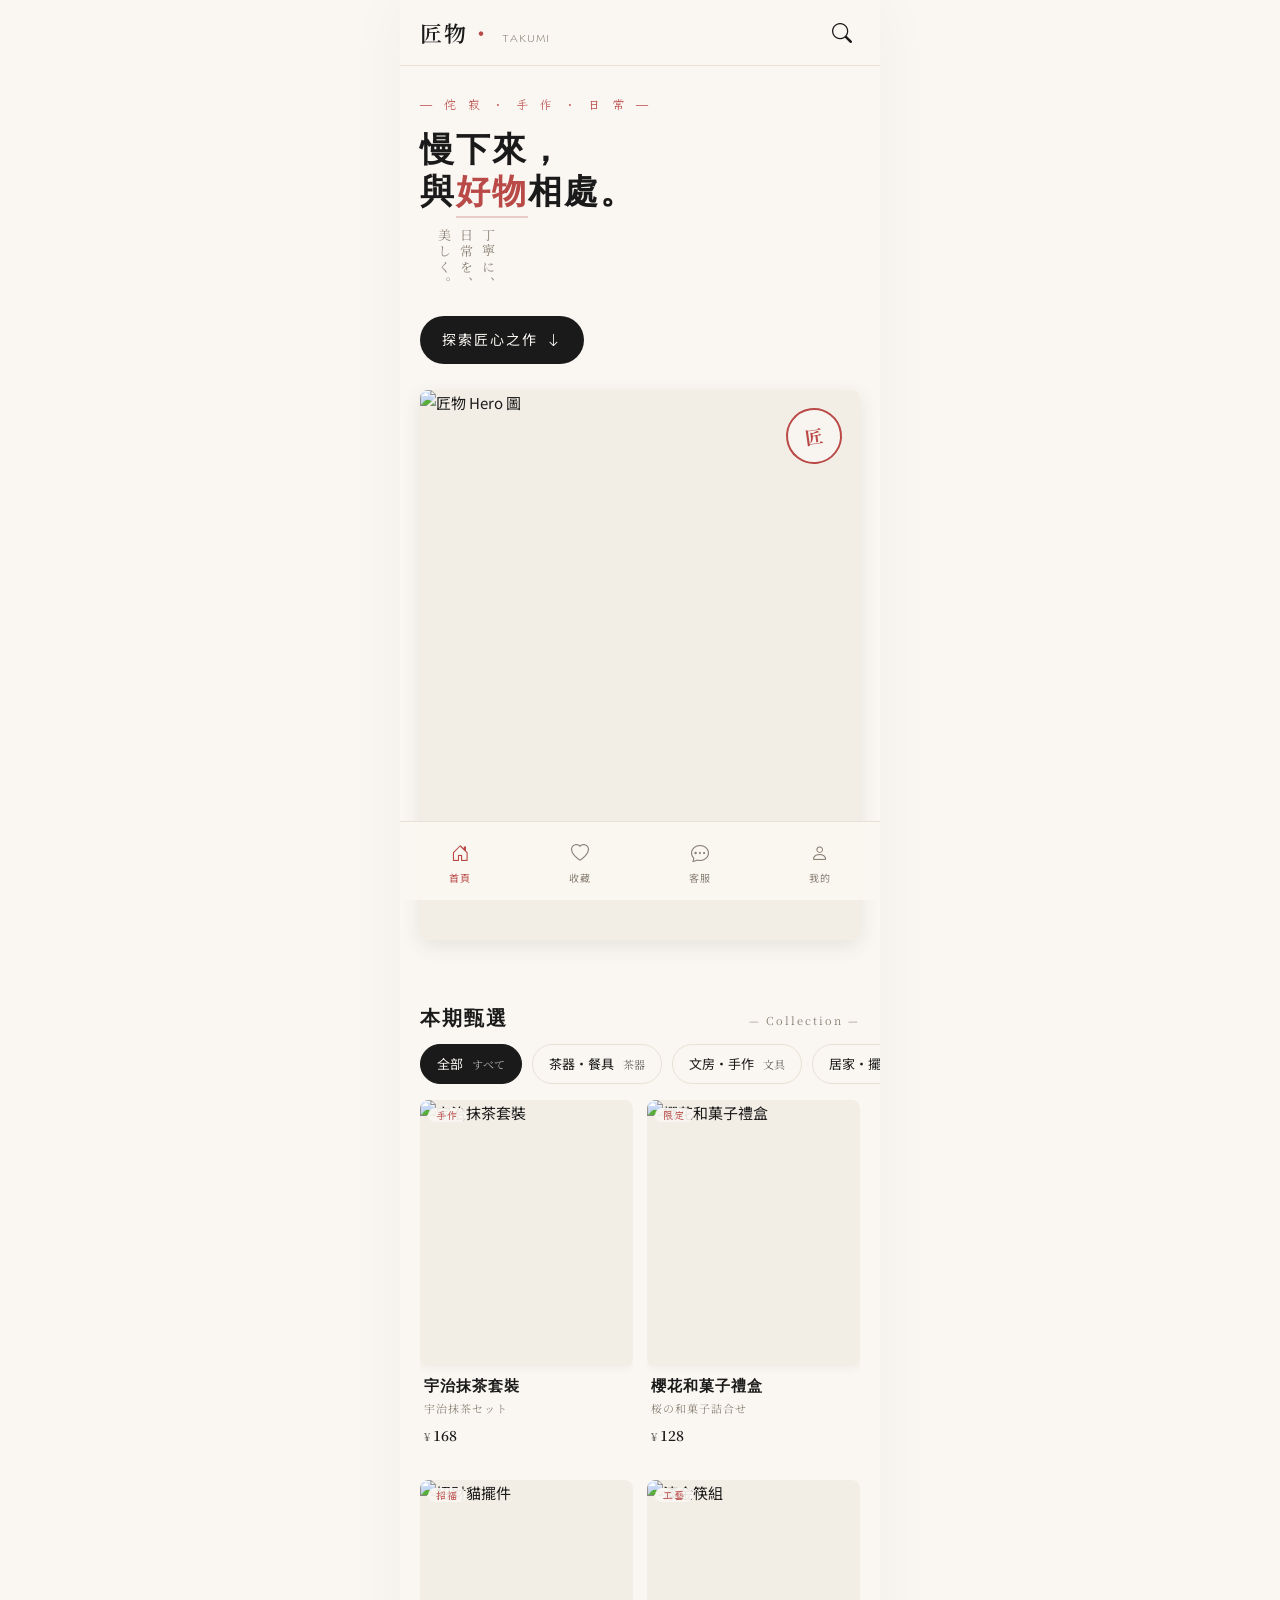
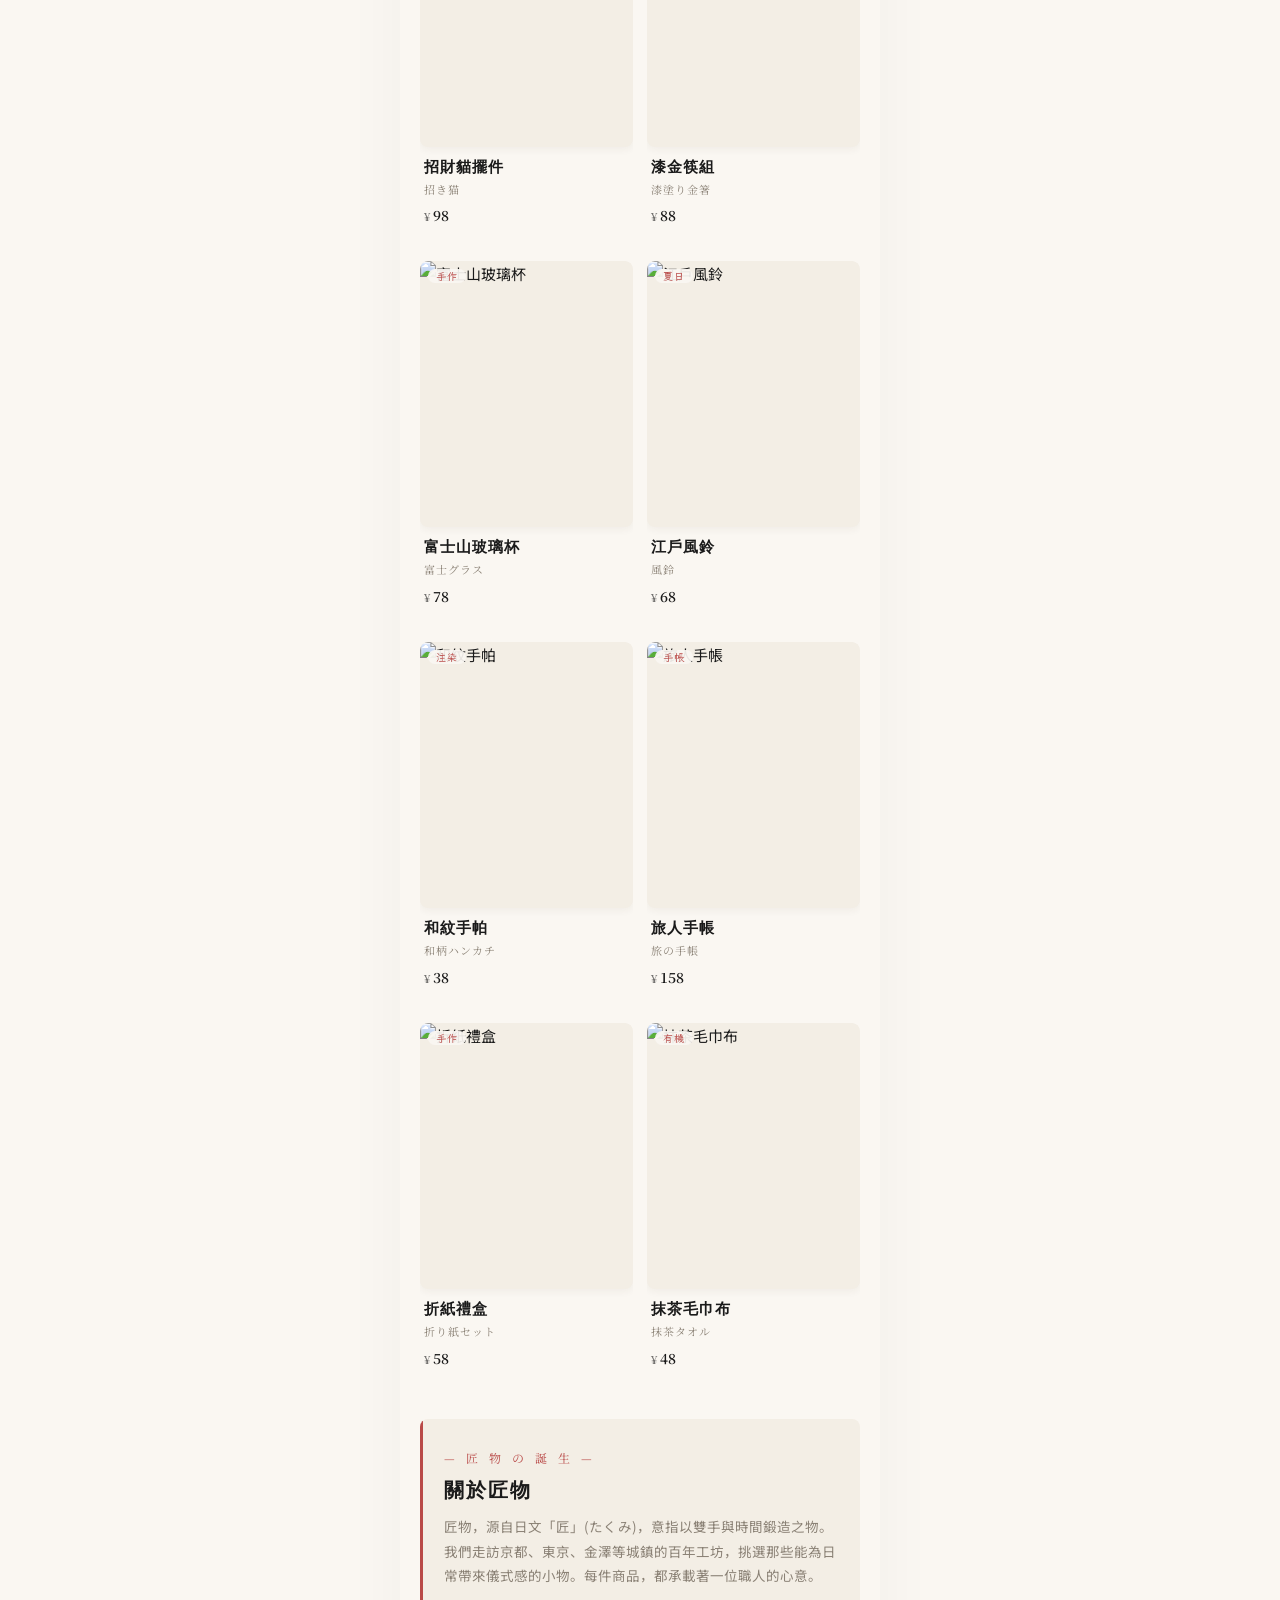
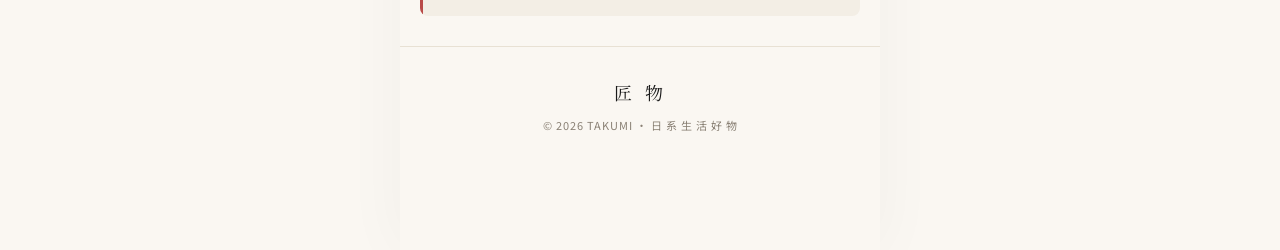
==== index.html @ f9bbf21c "init" ====
<!DOCTYPE html>
<html lang="zh-Hant">
<head>
  <meta charset="UTF-8">
  <meta name="viewport" content="width=device-width, initial-scale=1, maximum-scale=1, user-scalable=no, viewport-fit=cover">
  <meta name="theme-color" content="#faf7f2">
  <meta name="description" content="匠物 — 日系生活好物。侘寂美學、手作溫度、日常儀式感。">
  <title>匠物 ・ 日系生活好物</title>

  <!-- Fonts -->
  <link rel="preconnect" href="https://fonts.googleapis.com">
  <link rel="preconnect" href="https://fonts.gstatic.com" crossorigin>
  <link href="https://fonts.googleapis.com/css2?family=Klee+One:wght@400;600&family=Noto+Sans+SC:wght@300;400;500;700&family=Noto+Serif+JP:wght@400;500;600;700&family=Noto+Serif+SC:wght@400;500;600;700&display=swap" rel="stylesheet">

  <!-- Bootstrap 5 -->
  <link href="https://cdn.jsdelivr.net/npm/bootstrap@5.3.3/dist/css/bootstrap.min.css" rel="stylesheet">
  <link href="https://cdn.jsdelivr.net/npm/bootstrap-icons@1.11.3/font/bootstrap-icons.min.css" rel="stylesheet">

  <!-- 自定義 -->
  <link rel="stylesheet" href="assets/css/style.css">
</head>
<body>
  <!-- 頂部導航 -->
  <header class="app-header">
    <div class="brand">
      <span class="brand-logo">匠物</span>
      <span class="brand-sub">TAKUMI</span>
    </div>
    <button class="icon-btn" aria-label="搜索">
      <i class="bi bi-search"></i>
    </button>
  </header>

  <main>
    <!-- Hero -->
    <section class="hero">
      <p class="hero-eyebrow">— 侘 寂 ・ 手 作 ・ 日 常 —</p>
      <h1 class="hero-title">慢下來，<br>與<span class="accent">好物</span>相處。</h1>
      <p class="hero-jp">丁寧に、日常を、美しく。</p>
      <button class="hero-cta">
        探索匠心之作 <i class="bi bi-arrow-down"></i>
      </button>
      <div class="hero-image">
        <img src="https://trae-api-cn.mchost.guru/api/ide/v1/text_to_image?prompt=wabi-sabi%20Japanese%20still%20life%2C%20ceramic%20teacup%2C%20wood%20cutting%20board%2C%20dried%20flowers%2C%20soft%20natural%20window%20light%2C%20beige%20linen%2C%20minimalist%2C%20warm%20tones&image_size=portrait_4_3" alt="匠物 Hero 圖">
        <div class="hero-stamp">匠</div>
      </div>
    </section>

    <!-- 分類 + 商品 -->
    <section id="collection">
      <div class="section-title">
        <h2>本期甄選</h2>
        <span class="sub">— Collection —</span>
      </div>

      <div class="chip-bar" role="tablist">
        <button class="chip active" data-cat="all">全部 <span class="jp">すべて</span></button>
        <button class="chip" data-cat="tea">茶器・餐具 <span class="jp">茶器</span></button>
        <button class="chip" data-cat="craft">文房・手作 <span class="jp">文具</span></button>
        <button class="chip" data-cat="home">居家・擺件 <span class="jp">暮らし</span></button>
        <button class="chip" data-cat="food">食・甜點 <span class="jp">甘味</span></button>
      </div>

      <div class="product-grid" id="productGrid">
        <!-- JS 動態渲染 -->
      </div>
    </section>

    <!-- 品牌故事 -->
    <section class="about-block">
      <p class="ja">— 匠 物 の 誕 生 —</p>
      <h3>關於匠物</h3>
      <p>匠物，源自日文「匠」(たくみ)，意指以雙手與時間鍛造之物。我們走訪京都、東京、金澤等城鎮的百年工坊，挑選那些能為日常帶來儀式感的小物。每件商品，都承載著一位職人的心意。</p>
    </section>
  </main>

  <!-- 頁腳 -->
  <footer class="app-footer">
    <div class="logo">匠 物</div>
    <p class="copy">© 2026 TAKUMI ・ 日 系 生 活 好 物</p>
  </footer>

  <!-- 底部導航 -->
  <nav class="bottom-nav" aria-label="底部導航">
    <button class="nav-item active" aria-label="首頁"><i class="bi bi-house-door"></i><span>首頁</span></button>
    <button class="nav-item" aria-label="收藏"><i class="bi bi-heart"></i><span>收藏</span></button>
    <button class="nav-item" id="navContact" aria-label="客服"><i class="bi bi-chat-dots"></i><span>客服</span></button>
    <button class="nav-item" aria-label="我的"><i class="bi bi-person"></i><span>我的</span></button>
  </nav>

  <!-- QR Modal -->
  <div class="modal fade qr-modal" id="qrModal" tabindex="-1" aria-hidden="true" aria-labelledby="qrModalTitle">
    <div class="modal-dialog modal-dialog-centered">
      <div class="modal-content">
        <button type="button" class="btn-close-modal" data-bs-dismiss="modal" aria-label="關閉">
          <i class="bi bi-x-lg"></i>
        </button>
        <div class="modal-body">
          <p class="qr-eyebrow">— QR CODE —</p>
          <h5 id="qrModalTitle">掃碼下單</h5>
          <p class="qr-sub">QR コードを読み取る</p>
          <div id="qrcode"></div>
          <p class="qr-tip">
            使用 <b>LINE</b> 掃描 QR Code<br>
            添加匠物小助手完成下單
            <small>※ 截圖保存亦可</small>
          </p>
          <div class="qr-divider">其 他 方 式</div>
          <div class="qr-actions">
            <a href="#" onclick="return false;"><i class="bi bi-wechat"></i> WeChat</a>
            <a href="mailto:hello@jp-shop.example.com"><i class="bi bi-envelope"></i> Email</a>
            <a href="#" onclick="return false;"><i class="bi bi-instagram"></i> Instagram</a>
          </div>
        </div>
      </div>
    </div>
  </div>

  <!-- Scripts -->
  <script src="https://cdn.jsdelivr.net/npm/jquery@3.7.1/dist/jquery.min.js"></script>
  <script src="https://cdn.jsdelivr.net/npm/bootstrap@5.3.3/dist/js/bootstrap.bundle.min.js"></script>
  <script src="https://cdnjs.cloudflare.com/ajax/libs/qrcodejs/1.0.0/qrcode.min.js"></script>
  <script src="assets/js/data.js"></script>
  <script src="assets/js/qr-modal.js"></script>
  <script src="assets/js/home.js"></script>
</body>
</html>
---- assets/css/style.css ----
/* ========================================
   匠物 — 日系生活好物 主題樣式
   ======================================== */

:root {
  --color-ink: #1a1a1a;
  --color-paper: #faf7f2;
  --color-paper-2: #f3eee5;
  --color-vermilion: #b94a48;
  --color-vermilion-dark: #9a3a38;
  --color-matcha: #7a8a7a;
  --color-sand: #d6cfc4;
  --color-line: #e8e1d4;
  --color-muted: #8a8175;

  --font-serif-cn: "Noto Serif SC", "Songti SC", serif;
  --font-sans-cn: "Noto Sans SC", "PingFang SC", sans-serif;
  --font-serif-jp: "Noto Serif JP", "Yu Mincho", serif;
  --font-hand: "Klee One", "Yu Mincho", cursive;

  --radius-sm: 4px;
  --radius-md: 8px;
  --radius-lg: 16px;

  --shadow-soft: 0 2px 8px rgba(60, 50, 40, 0.06);
  --shadow-md: 0 6px 20px rgba(60, 50, 40, 0.1);
  --shadow-lg: 0 12px 40px rgba(60, 50, 40, 0.16);
}

* {
  box-sizing: border-box;
  -webkit-tap-highlight-color: transparent;
}

html, body {
  margin: 0;
  padding: 0;
  background: var(--color-paper);
  color: var(--color-ink);
  font-family: var(--font-sans-cn);
  font-size: 15px;
  line-height: 1.7;
  -webkit-font-smoothing: antialiased;
  -moz-osx-font-smoothing: grayscale;
}

body {
  /* 桌面端居中模擬手機視窗 */
  max-width: 480px;
  margin: 0 auto;
  min-height: 100vh;
  background: var(--color-paper);
  position: relative;
  box-shadow: 0 0 60px rgba(0, 0, 0, 0.04);
}

@media (max-width: 480px) {
  body { box-shadow: none; }
}

img { max-width: 100%; display: block; }

a {
  color: var(--color-ink);
  text-decoration: none;
  transition: color .2s ease;
}
a:hover { color: var(--color-vermilion); }

/* ============== 頂部導航 ============== */
.app-header {
  position: sticky;
  top: 0;
  z-index: 50;
  background: rgba(250, 247, 242, 0.92);
  backdrop-filter: saturate(180%) blur(12px);
  -webkit-backdrop-filter: saturate(180%) blur(12px);
  border-bottom: 1px solid var(--color-line);
  padding: 14px 20px;
  display: flex;
  align-items: center;
  justify-content: space-between;
}
.app-header .brand {
  display: flex;
  align-items: baseline;
  gap: 8px;
}
.app-header .brand-logo {
  font-family: var(--font-serif-jp);
  font-size: 22px;
  font-weight: 600;
  letter-spacing: 2px;
  color: var(--color-ink);
}
.app-header .brand-logo::after {
  content: "・";
  color: var(--color-vermilion);
  margin-left: 2px;
}
.app-header .brand-sub {
  font-family: var(--font-hand);
  font-size: 11px;
  color: var(--color-muted);
  letter-spacing: 1px;
}
.app-header .icon-btn {
  background: transparent;
  border: none;
  color: var(--color-ink);
  font-size: 20px;
  padding: 6px;
  border-radius: 50%;
  width: 36px;
  height: 36px;
  display: inline-flex;
  align-items: center;
  justify-content: center;
  transition: background .2s ease;
}
.app-header .icon-btn:hover { background: var(--color-paper-2); }

/* ============== Hero ============== */
.hero {
  position: relative;
  padding: 28px 20px 36px;
  overflow: hidden;
}
.hero-eyebrow {
  font-family: var(--font-hand);
  font-size: 12px;
  color: var(--color-vermilion);
  letter-spacing: 4px;
  margin-bottom: 14px;
  opacity: 0;
  animation: fadeUp .7s .1s forwards;
}
.hero-title {
  font-family: var(--font-serif-cn);
  font-size: 34px;
  font-weight: 700;
  line-height: 1.25;
  letter-spacing: 2px;
  margin: 0 0 14px;
  color: var(--color-ink);
}
.hero-title .accent {
  color: var(--color-vermilion);
  position: relative;
  display: inline-block;
}
.hero-title .accent::after {
  content: "";
  position: absolute;
  left: 0;
  right: 0;
  bottom: -4px;
  height: 2px;
  background: var(--color-vermilion);
  opacity: .25;
}
.hero-jp {
  font-family: var(--font-serif-jp);
  font-size: 13px;
  color: var(--color-muted);
  letter-spacing: 3px;
  margin-bottom: 24px;
  writing-mode: vertical-rl;
  height: 64px;
  opacity: 0;
  animation: fadeUp .7s .25s forwards;
}
.hero-cta {
  display: inline-flex;
  align-items: center;
  gap: 8px;
  background: var(--color-ink);
  color: var(--color-paper);
  padding: 12px 22px;
  border-radius: 999px;
  font-size: 14px;
  font-family: var(--font-sans-cn);
  letter-spacing: 2px;
  border: none;
  cursor: pointer;
  transition: transform .25s ease, background .25s ease;
  opacity: 0;
  animation: fadeUp .7s .4s forwards;
}
.hero-cta:hover { background: var(--color-vermilion); transform: translateY(-1px); }
.hero-cta i { font-size: 14px; }

.hero-image {
  margin-top: 26px;
  border-radius: var(--radius-md);
  overflow: hidden;
  position: relative;
  aspect-ratio: 4 / 5;
  background: var(--color-paper-2);
  box-shadow: var(--shadow-md);
  opacity: 0;
  animation: fadeIn .9s .35s forwards;
}
.hero-image img {
  width: 100%;
  height: 100%;
  object-fit: cover;
}
.hero-stamp {
  position: absolute;
  right: 18px;
  top: 18px;
  width: 56px;
  height: 56px;
  border: 2px solid var(--color-vermilion);
  color: var(--color-vermilion);
  font-family: var(--font-serif-jp);
  font-weight: 700;
  font-size: 18px;
  border-radius: 50%;
  display: flex;
  align-items: center;
  justify-content: center;
  background: rgba(250, 247, 242, 0.85);
  transform: rotate(-8deg);
  letter-spacing: 0;
}

/* ============== 分類條 ============== */
.section-title {
  display: flex;
  align-items: baseline;
  justify-content: space-between;
  padding: 0 20px;
  margin: 30px 0 14px;
}
.section-title h2 {
  font-family: var(--font-serif-cn);
  font-size: 20px;
  font-weight: 600;
  margin: 0;
  letter-spacing: 2px;
}
.section-title .sub {
  font-family: var(--font-serif-jp);
  font-size: 11px;
  color: var(--color-muted);
  letter-spacing: 2px;
}

.chip-bar {
  display: flex;
  gap: 10px;
  padding: 0 20px 8px;
  overflow-x: auto;
  scrollbar-width: none;
}
.chip-bar::-webkit-scrollbar { display: none; }
.chip {
  flex: 0 0 auto;
  padding: 8px 16px;
  background: transparent;
  border: 1px solid var(--color-line);
  border-radius: 999px;
  font-size: 13px;
  font-family: var(--font-sans-cn);
  color: var(--color-ink);
  cursor: pointer;
  transition: all .25s ease;
  white-space: nowrap;
}
.chip:hover { border-color: var(--color-ink); }
.chip.active {
  background: var(--color-ink);
  color: var(--color-paper);
  border-color: var(--color-ink);
}
.chip .jp {
  font-family: var(--font-serif-jp);
  font-size: 11px;
  margin-left: 6px;
  opacity: .7;
}

/* ============== 商品網格 ============== */
.product-grid {
  display: grid;
  grid-template-columns: 1fr 1fr;
  gap: 14px;
  padding: 8px 20px 30px;
}
.product-card {
  background: transparent;
  border-radius: var(--radius-md);
  overflow: hidden;
  cursor: pointer;
  transition: transform .35s ease, box-shadow .35s ease;
  display: block;
}
.product-card:hover {
  transform: translateY(-2px);
}
.product-card .cover {
  aspect-ratio: 4 / 5;
  background: var(--color-paper-2);
  border-radius: var(--radius-md);
  overflow: hidden;
  position: relative;
  box-shadow: var(--shadow-soft);
  transition: box-shadow .35s ease;
}
.product-card:hover .cover { box-shadow: var(--shadow-md); }
.product-card .cover img {
  width: 100%;
  height: 100%;
  object-fit: cover;
  transition: transform .6s ease;
}
.product-card:hover .cover img { transform: scale(1.05); }
.product-card .badge {
  position: absolute;
  left: 8px;
  top: 8px;
  font-family: var(--font-hand);
  font-size: 10px;
  color: var(--color-vermilion);
  background: rgba(250, 247, 242, 0.92);
  padding: 2px 8px;
  border-radius: 999px;
  letter-spacing: 1px;
}
.product-card .info {
  padding: 10px 4px 4px;
}
.product-card .name {
  font-family: var(--font-serif-cn);
  font-size: 15px;
  font-weight: 600;
  letter-spacing: 1px;
  line-height: 1.4;
  color: var(--color-ink);
  margin: 0 0 2px;
  display: -webkit-box;
  -webkit-line-clamp: 1;
  -webkit-box-orient: vertical;
  overflow: hidden;
}
.product-card .name-ja {
  font-family: var(--font-serif-jp);
  font-size: 11px;
  color: var(--color-muted);
  letter-spacing: 1px;
  margin-bottom: 6px;
  display: -webkit-box;
  -webkit-line-clamp: 1;
  -webkit-box-orient: vertical;
  overflow: hidden;
}
.product-card .price {
  font-family: var(--font-serif-jp);
  font-size: 14px;
  color: var(--color-ink);
  font-weight: 600;
}
.product-card .price::before { content: "¥ "; font-size: 11px; opacity: .6; }

/* 列表淡入 */
.product-grid.is-loading { opacity: 0; transition: opacity .15s ease; }
.product-grid { transition: opacity .25s ease; }

/* ============== 關於區 ============== */
.about-block {
  margin: 0 20px 30px;
  padding: 28px 24px;
  background: var(--color-paper-2);
  border-radius: var(--radius-md);
  position: relative;
  overflow: hidden;
}
.about-block::before {
  content: "";
  position: absolute;
  left: 0; top: 0; bottom: 0;
  width: 3px;
  background: var(--color-vermilion);
}
.about-block .ja {
  font-family: var(--font-serif-jp);
  font-size: 12px;
  color: var(--color-vermilion);
  letter-spacing: 4px;
  margin-bottom: 8px;
}
.about-block h3 {
  font-family: var(--font-serif-cn);
  font-size: 20px;
  font-weight: 600;
  letter-spacing: 2px;
  margin: 0 0 12px;
}
.about-block p {
  margin: 0;
  color: var(--color-muted);
  font-size: 13.5px;
  line-height: 1.85;
}

/* ============== 頁腳 ============== */
.app-footer {
  padding: 30px 20px 100px;
  text-align: center;
  border-top: 1px solid var(--color-line);
  margin-top: 20px;
}
.app-footer .logo {
  font-family: var(--font-serif-jp);
  font-size: 18px;
  letter-spacing: 4px;
  margin-bottom: 8px;
}
.app-footer .copy {
  font-size: 11px;
  color: var(--color-muted);
  letter-spacing: 1px;
}

/* ============== 底部導航 ============== */
.bottom-nav {
  position: fixed;
  left: 50%;
  transform: translateX(-50%);
  bottom: 0;
  width: 100%;
  max-width: 480px;
  background: rgba(250, 247, 242, 0.96);
  backdrop-filter: saturate(180%) blur(14px);
  -webkit-backdrop-filter: saturate(180%) blur(14px);
  border-top: 1px solid var(--color-line);
  display: flex;
  justify-content: space-around;
  padding: 8px 0 calc(8px + env(safe-area-inset-bottom));
  z-index: 40;
}
.bottom-nav .nav-item {
  flex: 1;
  display: flex;
  flex-direction: column;
  align-items: center;
  gap: 2px;
  background: transparent;
  border: none;
  color: var(--color-muted);
  font-size: 10px;
  font-family: var(--font-sans-cn);
  padding: 6px 0;
  cursor: pointer;
  transition: color .2s ease;
  letter-spacing: 1px;
}
.bottom-nav .nav-item i { font-size: 18px; }
.bottom-nav .nav-item.active,
.bottom-nav .nav-item:hover { color: var(--color-vermilion); }

/* ============== 詳情頁 ============== */
.detail-page { padding-bottom: 110px; }
.detail-gallery {
  position: relative;
  background: var(--color-paper-2);
  aspect-ratio: 1 / 1;
  overflow: hidden;
}
.detail-gallery .main-img {
  width: 100%;
  height: 100%;
  object-fit: cover;
  transition: opacity .35s ease;
}
.detail-gallery .thumbs {
  position: absolute;
  left: 0; right: 0; bottom: 12px;
  display: flex;
  justify-content: center;
  gap: 8px;
  z-index: 2;
}
.detail-gallery .thumb {
  width: 48px;
  height: 48px;
  border-radius: 6px;
  overflow: hidden;
  border: 2px solid transparent;
  cursor: pointer;
  background: #fff;
  transition: border-color .2s ease;
  padding: 0;
}
.detail-gallery .thumb img { width: 100%; height: 100%; object-fit: cover; }
.detail-gallery .thumb.active { border-color: var(--color-vermilion); }

.detail-back {
  position: absolute;
  top: 14px;
  left: 14px;
  z-index: 3;
  width: 36px; height: 36px;
  border-radius: 50%;
  background: rgba(250, 247, 242, 0.85);
  border: none;
  color: var(--color-ink);
  display: inline-flex;
  align-items: center;
  justify-content: center;
  cursor: pointer;
  font-size: 16px;
}

.detail-body { padding: 20px; }
.detail-tags {
  display: flex;
  gap: 6px;
  flex-wrap: wrap;
  margin-bottom: 10px;
}
.detail-tags span {
  font-family: var(--font-hand);
  font-size: 11px;
  color: var(--color-vermilion);
  border: 1px solid var(--color-vermilion);
  padding: 2px 10px;
  border-radius: 999px;
  letter-spacing: 1px;
}
.detail-name {
  font-family: var(--font-serif-cn);
  font-size: 24px;
  font-weight: 700;
  letter-spacing: 2px;
  margin: 0 0 6px;
  line-height: 1.3;
}
.detail-name-ja {
  font-family: var(--font-serif-jp);
  font-size: 13px;
  color: var(--color-muted);
  letter-spacing: 3px;
  margin-bottom: 18px;
}
.detail-price {
  display: flex;
  align-items: baseline;
  gap: 6px;
  margin-bottom: 22px;
  padding-bottom: 22px;
  border-bottom: 1px solid var(--color-line);
}
.detail-price .num {
  font-family: var(--font-serif-jp);
  font-size: 28px;
  font-weight: 700;
  color: var(--color-vermilion);
  letter-spacing: 1px;
}
.detail-price .num::before { content: "¥ "; font-size: 16px; opacity: .8; }
.detail-price .tag {
  font-size: 12px;
  color: var(--color-muted);
  font-family: var(--font-hand);
}

.detail-spec {
  background: var(--color-paper-2);
  border-radius: var(--radius-md);
  padding: 14px 16px;
  margin-bottom: 22px;
}
.detail-spec .row {
  display: flex;
  padding: 8px 0;
  border-bottom: 1px dashed var(--color-line);
  font-size: 13.5px;
}
.detail-spec .row:last-child { border-bottom: none; }
.detail-spec .label {
  width: 64px;
  flex-shrink: 0;
  color: var(--color-muted);
  font-family: var(--font-hand);
  font-size: 12px;
  letter-spacing: 1px;
}
.detail-spec .value { color: var(--color-ink); }

.detail-section h4 {
  font-family: var(--font-serif-cn);
  font-size: 15px;
  font-weight: 600;
  margin: 26px 0 10px;
  letter-spacing: 2px;
  position: relative;
  padding-left: 12px;
}
.detail-section h4::before {
  content: "";
  position: absolute;
  left: 0; top: 4px; bottom: 4px;
  width: 3px;
  background: var(--color-vermilion);
}
.detail-section .ja {
  font-family: var(--font-serif-jp);
  font-size: 12px;
  color: var(--color-muted);
  letter-spacing: 2px;
  margin: 0 0 12px;
}
.detail-section p {
  margin: 0 0 12px;
  font-size: 14px;
  color: var(--color-ink);
  line-height: 1.85;
}

.recommend {
  margin-top: 30px;
  padding: 0 20px;
}
.recommend h4 {
  font-family: var(--font-serif-cn);
  font-size: 16px;
  font-weight: 600;
  margin: 0 0 14px;
  letter-spacing: 2px;
}
.recommend .reco-grid {
  display: grid;
  grid-template-columns: 1fr 1fr 1fr;
  gap: 10px;
}
.recommend .reco-card .cover {
  aspect-ratio: 1 / 1;
  border-radius: 6px;
  overflow: hidden;
  background: var(--color-paper-2);
}
.recommend .reco-card .cover img {
  width: 100%; height: 100%; object-fit: cover;
  transition: transform .4s ease;
}
.recommend .reco-card:hover .cover img { transform: scale(1.05); }
.recommend .reco-card .name {
  font-family: var(--font-serif-cn);
  font-size: 12px;
  margin-top: 6px;
  display: -webkit-box;
  -webkit-line-clamp: 1;
  -webkit-box-orient: vertical;
  overflow: hidden;
}
.recommend .reco-card .price {
  font-family: var(--font-serif-jp);
  font-size: 12px;
  color: var(--color-vermilion);
}
.recommend .reco-card .price::before { content: "¥ "; font-size: 10px; opacity: .7; }

/* ============== 底部 CTA ============== */
.detail-cta {
  position: fixed;
  left: 50%;
  transform: translateX(-50%);
  bottom: 0;
  width: 100%;
  max-width: 480px;
  background: rgba(250, 247, 242, 0.97);
  backdrop-filter: blur(12px);
  -webkit-backdrop-filter: blur(12px);
  border-top: 1px solid var(--color-line);
  padding: 12px 20px calc(12px + env(safe-area-inset-bottom));
  display: flex;
  gap: 10px;
  z-index: 30;
}
.btn-buy, .btn-contact {
  flex: 1;
  height: 46px;
  border-radius: 999px;
  font-family: var(--font-sans-cn);
  font-size: 14px;
  font-weight: 600;
  letter-spacing: 4px;
  cursor: pointer;
  transition: all .25s ease;
  display: inline-flex;
  align-items: center;
  justify-content: center;
  gap: 6px;
}
.btn-buy {
  background: var(--color-vermilion);
  color: var(--color-paper);
  border: 1px solid var(--color-vermilion);
}
.btn-buy:hover { background: var(--color-vermilion-dark); border-color: var(--color-vermilion-dark); }
.btn-contact {
  background: transparent;
  color: var(--color-ink);
  border: 1px solid var(--color-ink);
}
.btn-contact:hover { background: var(--color-ink); color: var(--color-paper); }

/* ============== QR Modal ============== */
.qr-modal .modal-content {
  background: var(--color-paper);
  border: none;
  border-radius: var(--radius-lg);
  box-shadow: var(--shadow-lg);
  overflow: hidden;
}
.qr-modal .modal-body {
  padding: 32px 28px 28px;
  text-align: center;
}
.qr-modal .qr-eyebrow {
  font-family: var(--font-hand);
  font-size: 12px;
  color: var(--color-vermilion);
  letter-spacing: 4px;
  margin-bottom: 8px;
}
.qr-modal h5 {
  font-family: var(--font-serif-cn);
  font-size: 20px;
  font-weight: 600;
  letter-spacing: 2px;
  margin: 0 0 4px;
}
.qr-modal .qr-sub {
  font-family: var(--font-serif-jp);
  font-size: 12px;
  color: var(--color-muted);
  letter-spacing: 2px;
  margin-bottom: 22px;
}
.qr-modal #qrcode {
  display: inline-flex;
  align-items: center;
  justify-content: center;
  padding: 14px;
  background: #fff;
  border-radius: 12px;
  box-shadow: var(--shadow-soft);
  margin-bottom: 18px;
  min-width: 200px;
  min-height: 200px;
}
.qr-modal #qrcode img,
.qr-modal #qrcode canvas {
  display: block;
  width: 200px !important;
  height: 200px !important;
}
.qr-modal .qr-tip {
  font-size: 13px;
  color: var(--color-ink);
  line-height: 1.8;
  margin: 0 0 4px;
}
.qr-modal .qr-tip small {
  display: block;
  color: var(--color-muted);
  font-size: 12px;
  margin-top: 4px;
  letter-spacing: 1px;
}
.qr-modal .btn-close-modal {
  position: absolute;
  top: 12px; right: 12px;
  width: 32px; height: 32px;
  border-radius: 50%;
  background: var(--color-paper-2);
  border: none;
  display: inline-flex;
  align-items: center;
  justify-content: center;
  cursor: pointer;
  color: var(--color-ink);
  font-size: 14px;
}
.qr-modal .qr-divider {
  display: flex;
  align-items: center;
  gap: 10px;
  margin: 20px 0 16px;
  color: var(--color-muted);
  font-size: 11px;
  letter-spacing: 2px;
}
.qr-modal .qr-divider::before,
.qr-modal .qr-divider::after {
  content: "";
  flex: 1;
  height: 1px;
  background: var(--color-line);
}
.qr-modal .qr-actions {
  display: flex;
  gap: 10px;
  justify-content: center;
  flex-wrap: wrap;
}
.qr-modal .qr-actions a {
  display: inline-flex;
  align-items: center;
  gap: 6px;
  font-size: 12px;
  padding: 6px 14px;
  border: 1px solid var(--color-line);
  border-radius: 999px;
  color: var(--color-ink);
  letter-spacing: 1px;
}
.qr-modal .qr-actions a:hover {
  background: var(--color-ink);
  color: var(--color-paper);
  border-color: var(--color-ink);
}

/* 模態蒙層定制 */
.modal-backdrop.show { opacity: .6; background: var(--color-ink); }

/* ============== 空狀態 ============== */
.empty-state {
  text-align: center;
  padding: 80px 30px;
  color: var(--color-muted);
}
.empty-state .ja {
  font-family: var(--font-serif-jp);
  font-size: 12px;
  letter-spacing: 4px;
  color: var(--color-vermilion);
  margin-bottom: 10px;
}
.empty-state h3 {
  font-family: var(--font-serif-cn);
  font-size: 18px;
  font-weight: 600;
  margin: 0 0 8px;
  color: var(--color-ink);
}
.empty-state p { font-size: 13px; margin: 0 0 18px; }
.empty-state a {
  display: inline-block;
  padding: 8px 20px;
  border: 1px solid var(--color-ink);
  border-radius: 999px;
  font-size: 13px;
  letter-spacing: 2px;
}

/* ============== 動效 ============== */
@keyframes fadeUp {
  from { opacity: 0; transform: translateY(12px); }
  to   { opacity: 1; transform: translateY(0); }
}
@keyframes fadeIn {
  from { opacity: 0; }
  to   { opacity: 1; }
}
@keyframes modalIn {
  from { opacity: 0; transform: scale(.92) translateY(8px); }
  to   { opacity: 1; transform: scale(1) translateY(0); }
}
.modal.fade .modal-dialog { transition: transform .25s ease-out; }
.modal.show .modal-dialog { animation: modalIn .28s ease-out; }

@media (prefers-reduced-motion: reduce) {
  *, *::before, *::after {
    animation-duration: .01ms !important;
    transition-duration: .01ms !important;
  }
}

/* ============== 細節頁導航佔位 ============== */
.detail-page .app-header { background: transparent; border-bottom: none; }
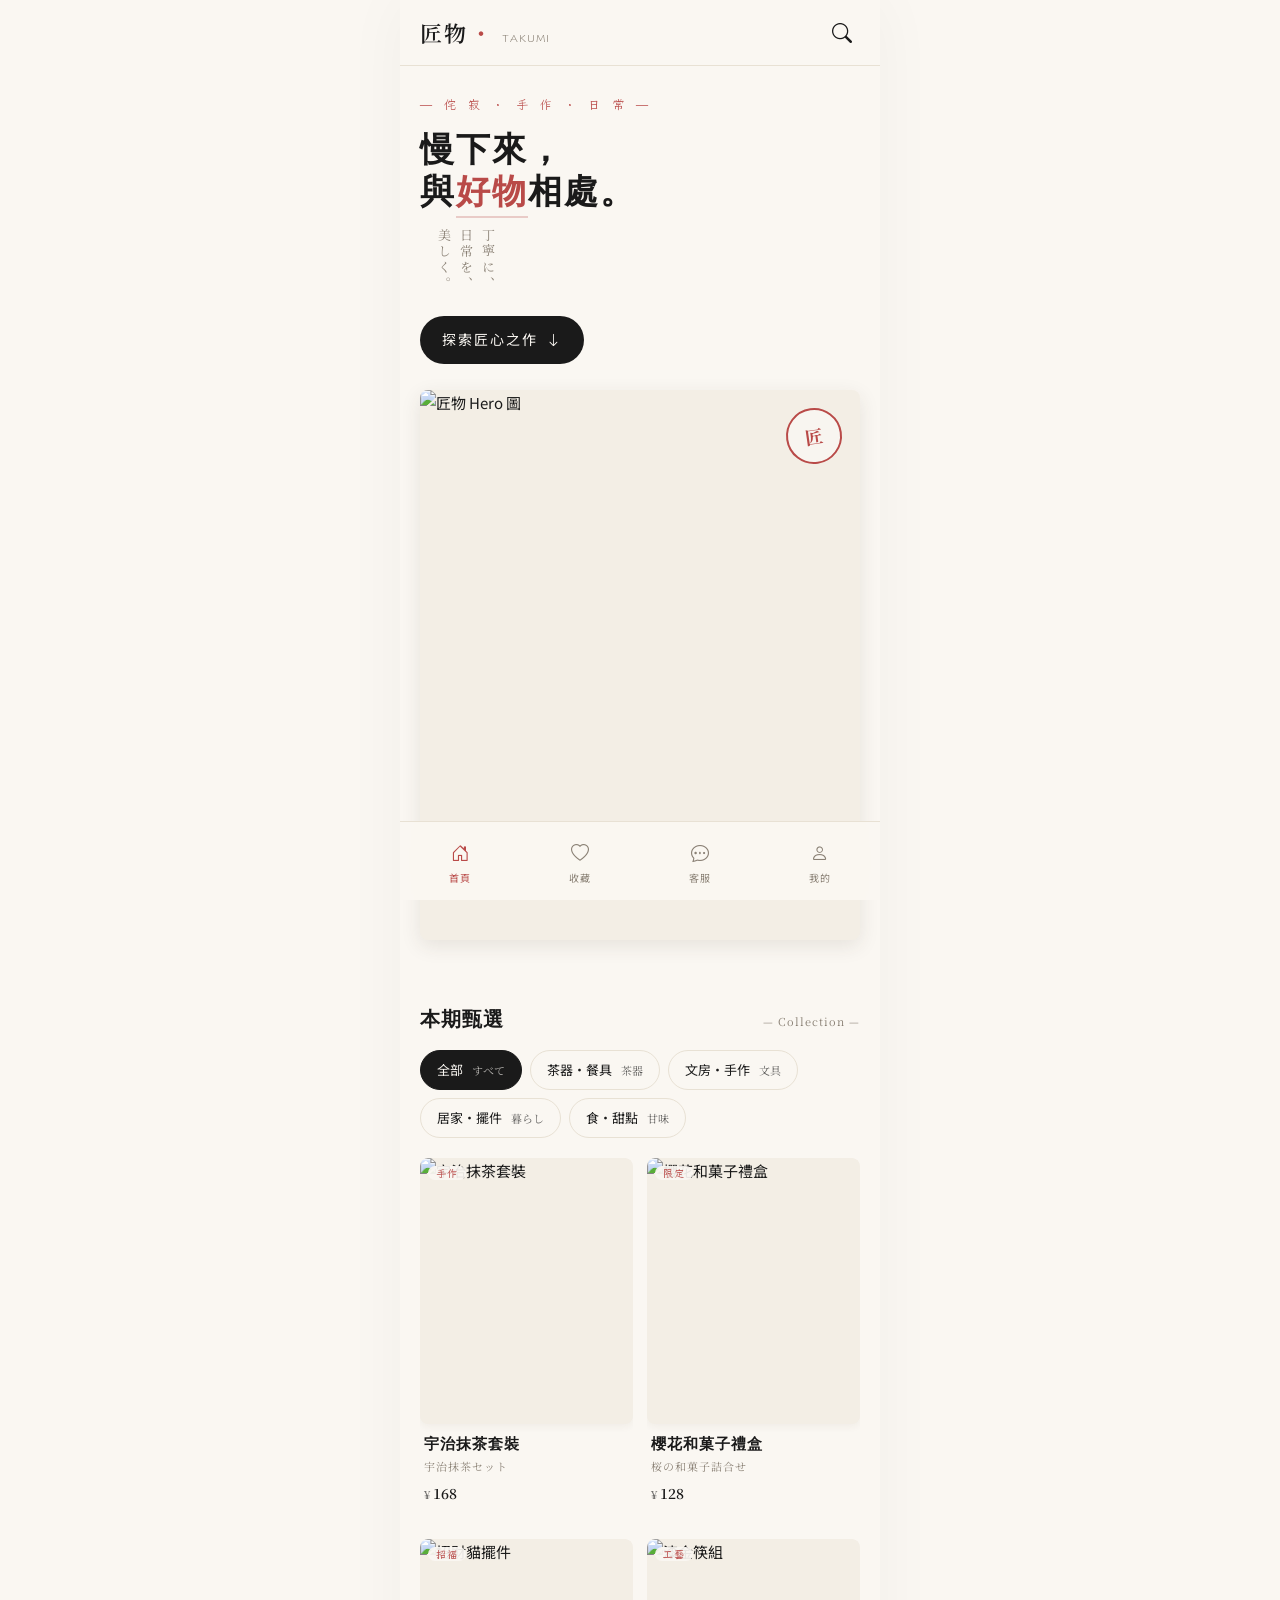
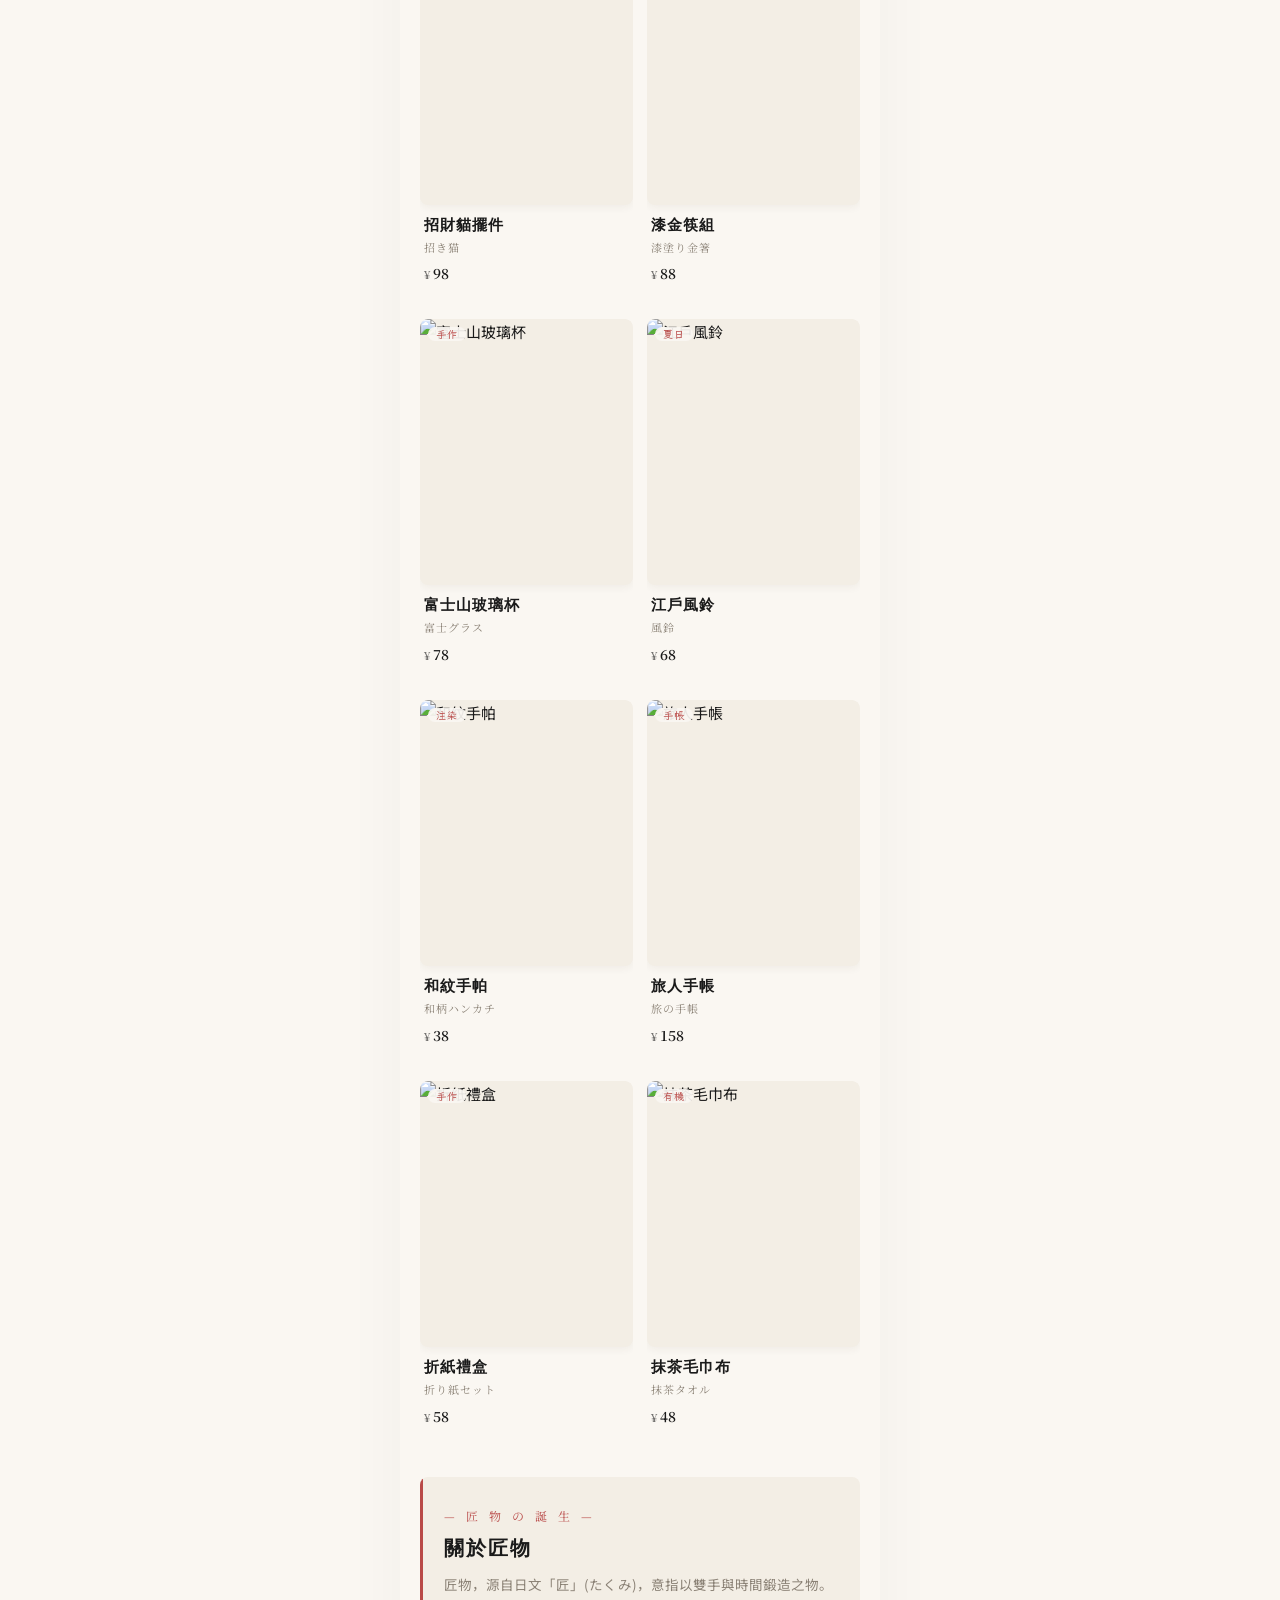
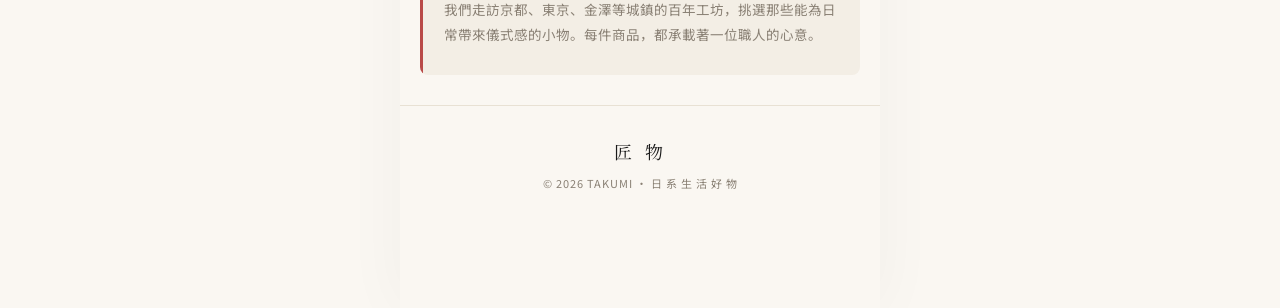
==== commit f741fe00: "buy and contract page" ====
--- a/index.html
+++ b/index.html
@@ -88,40 +88,10 @@
     <button class="nav-item" aria-label="我的"><i class="bi bi-person"></i><span>我的</span></button>
   </nav>
 
-  <!-- QR Modal -->
-  <div class="modal fade qr-modal" id="qrModal" tabindex="-1" aria-hidden="true" aria-labelledby="qrModalTitle">
-    <div class="modal-dialog modal-dialog-centered">
-      <div class="modal-content">
-        <button type="button" class="btn-close-modal" data-bs-dismiss="modal" aria-label="關閉">
-          <i class="bi bi-x-lg"></i>
-        </button>
-        <div class="modal-body">
-          <p class="qr-eyebrow">— QR CODE —</p>
-          <h5 id="qrModalTitle">掃碼下單</h5>
-          <p class="qr-sub">QR コードを読み取る</p>
-          <div id="qrcode"></div>
-          <p class="qr-tip">
-            使用 <b>LINE</b> 掃描 QR Code<br>
-            添加匠物小助手完成下單
-            <small>※ 截圖保存亦可</small>
-          </p>
-          <div class="qr-divider">其 他 方 式</div>
-          <div class="qr-actions">
-            <a href="#" onclick="return false;"><i class="bi bi-wechat"></i> WeChat</a>
-            <a href="mailto:hello@jp-shop.example.com"><i class="bi bi-envelope"></i> Email</a>
-            <a href="#" onclick="return false;"><i class="bi bi-instagram"></i> Instagram</a>
-          </div>
-        </div>
-      </div>
-    </div>
-  </div>
-
   <!-- Scripts -->
   <script src="https://cdn.jsdelivr.net/npm/jquery@3.7.1/dist/jquery.min.js"></script>
   <script src="https://cdn.jsdelivr.net/npm/bootstrap@5.3.3/dist/js/bootstrap.bundle.min.js"></script>
-  <script src="https://cdnjs.cloudflare.com/ajax/libs/qrcodejs/1.0.0/qrcode.min.js"></script>
   <script src="assets/js/data.js"></script>
-  <script src="assets/js/qr-modal.js"></script>
   <script src="assets/js/home.js"></script>
 </body>
 </html>
--- a/assets/css/style.css
+++ b/assets/css/style.css
@@ -231,6 +231,8 @@
   display: flex;
   align-items: baseline;
   justify-content: space-between;
+  gap: 12px;
+  flex-wrap: wrap;
   padding: 0 20px;
   margin: 30px 0 14px;
 }
@@ -239,23 +241,44 @@
   font-size: 20px;
   font-weight: 600;
   margin: 0;
-  letter-spacing: 2px;
+  letter-spacing: 1px;
+  line-height: 1.3;
+  white-space: nowrap;
+  flex-shrink: 0;
 }
 .section-title .sub {
   font-family: var(--font-serif-jp);
   font-size: 11px;
   color: var(--color-muted);
-  letter-spacing: 2px;
+  letter-spacing: 1px;
+  white-space: nowrap;
+  flex-shrink: 0;
+}
+
+/* 小屏優化：標題與副標分行顯示，避免擠壓 */
+@media (max-width: 380px) {
+  .section-title {
+    flex-direction: column;
+    align-items: flex-start;
+    gap: 4px;
+  }
+  .section-title h2 {
+    font-size: 19px;
+    letter-spacing: 1px;
+  }
+  .section-title .sub {
+    font-size: 10px;
+    letter-spacing: 1px;
+  }
 }
 
 .chip-bar {
   display: flex;
-  gap: 10px;
-  padding: 0 20px 8px;
-  overflow-x: auto;
-  scrollbar-width: none;
-}
-.chip-bar::-webkit-scrollbar { display: none; }
+  flex-wrap: wrap;          /* 依可用宽度自动换行，保证栏目完整可见 */
+  gap: 8px;
+  padding: 4px 20px 12px;
+}
+
 .chip {
   flex: 0 0 auto;
   padding: 8px 16px;
@@ -268,6 +291,18 @@
   cursor: pointer;
   transition: all .25s ease;
   white-space: nowrap;
+}
+
+/* 小屏微调：缩小 chip 内边距与字号，尽量让栏目在一行内排满 */
+@media (max-width: 380px) {
+  .chip {
+    padding: 7px 12px;
+    font-size: 12.5px;
+  }
+  .chip .jp {
+    font-size: 10.5px;
+    margin-left: 4px;
+  }
 }
 .chip:hover { border-color: var(--color-ink); }
 .chip.active {
@@ -775,6 +810,7 @@
 .qr-modal .btn-close-modal {
   position: absolute;
   top: 12px; right: 12px;
+  z-index: 10;              /* 确保在 .modal-body (position:relative) 之上，可点击 */
   width: 32px; height: 32px;
   border-radius: 50%;
   background: var(--color-paper-2);
@@ -883,3 +919,190 @@
 
 /* ============== 細節頁導航佔位 ============== */
 .detail-page .app-header { background: transparent; border-bottom: none; }
+
+/* ============== 聯繫頁 ============== */
+/* 顶部 banner：小巧留白，避免占满首屏 */
+.contact-banner {
+  position: relative;
+  height: 110px;
+  background:
+    linear-gradient(135deg, rgba(216,207,196,.55) 0%, rgba(243,238,229,.85) 100%),
+    url("https://trae-api-cn.mchost.guru/api/ide/v1/text_to_image?prompt=wabi-sabi%20Japanese%20paper%20texture%2C%20beige%20linen%2C%20soft%20natural%20light%2C%20minimalist%2C%20top%20view&image_size=landscape_4_3") center/cover no-repeat;
+}
+
+/* 标题区 */
+.contact-eyebrow {
+  font-family: var(--font-serif-jp);
+  font-size: 12px;
+  color: var(--color-vermilion);
+  letter-spacing: 4px;
+  margin: 0 0 8px;
+  text-align: center;
+}
+.contact-title {
+  font-family: var(--font-serif-cn);
+  font-size: 26px;
+  font-weight: 700;
+  letter-spacing: 4px;
+  margin: 0 0 4px;
+  text-align: center;
+  color: var(--color-ink);
+}
+.contact-sub {
+  font-family: var(--font-serif-jp);
+  font-size: 13px;
+  color: var(--color-muted);
+  letter-spacing: 3px;
+  margin: 0 0 20px;
+  text-align: center;
+}
+.contact-lead {
+  font-size: 13.5px;
+  line-height: 1.85;
+  color: var(--color-ink);
+  text-align: center;
+  margin: 0 auto 24px;
+  max-width: 320px;
+}
+
+/* 卡片：竖向布局，icon+标题在上，QR 在下居中 */
+.contact-card {
+  background: #fff;
+  border: 1px solid var(--color-line);
+  border-radius: var(--radius-lg);
+  padding: 22px 20px 24px;
+  margin-bottom: 16px;
+  text-align: center;
+  box-shadow: var(--shadow-soft);
+  transition: box-shadow .25s ease, transform .25s ease;
+}
+.contact-card:hover {
+  box-shadow: var(--shadow-md);
+  transform: translateY(-1px);
+}
+.contact-card .contact-head {
+  display: flex;
+  align-items: center;
+  gap: 14px;
+  text-align: left;
+  margin-bottom: 18px;
+}
+.contact-card .contact-icon {
+  width: 48px; height: 48px;
+  border-radius: 14px;
+  display: inline-flex;
+  align-items: center;
+  justify-content: center;
+  font-size: 24px;
+  color: #fff;
+  flex-shrink: 0;
+  box-shadow: 0 4px 12px rgba(0,0,0,.08);
+}
+.contact-card .contact-icon.alipay  { background: #1677FF; }
+.contact-card .contact-icon.line   { background: #06C755; }
+.contact-card .contact-icon.wechat { background: #07C160; }
+.contact-card .contact-info { flex: 1; min-width: 0; }
+.contact-card .contact-info h4 {
+  font-family: var(--font-serif-cn);
+  font-size: 17px;
+  font-weight: 600;
+  margin: 0 0 2px;
+  letter-spacing: 1.5px;
+  color: var(--color-ink);
+}
+.contact-card .contact-info p {
+  margin: 0;
+  font-size: 12px;
+  color: var(--color-muted);
+  line-height: 1.5;
+  letter-spacing: .5px;
+}
+
+/* 二维码静态图：自适应宽度，居中显示 */
+.contact-card .contact-qr {
+  display: inline-block;
+  max-width: 200px;
+  width: 100%;
+  background: #fff;
+  border: 1px solid var(--color-line);
+  border-radius: 10px;
+  overflow: hidden;
+  box-shadow: 0 2px 10px rgba(60, 50, 40, .05);
+}
+.contact-card .contact-qr img {
+  display: block;
+  width: 100%;
+  height: auto;
+}
+
+/* 使用提示 */
+.contact-tip {
+  display: flex;
+  align-items: flex-start;
+  justify-content: center;
+  gap: 6px;
+  font-size: 12px;
+  color: var(--color-muted);
+  letter-spacing: .5px;
+  line-height: 1.7;
+  margin: 6px 0 4px;
+  padding: 0 10px;
+}
+.contact-tip i {
+  color: var(--color-vermilion);
+  font-size: 13px;
+  flex-shrink: 0;
+  margin-top: 2px;
+}
+
+.contact-divider {
+  display: flex;
+  align-items: center;
+  gap: 12px;
+  margin: 30px 0 18px;
+  color: var(--color-muted);
+  font-size: 11px;
+  letter-spacing: 3px;
+}
+.contact-divider::before,
+.contact-divider::after {
+  content: "";
+  flex: 1;
+  height: 1px;
+  background: var(--color-line);
+}
+
+.contact-actions {
+  display: flex;
+  gap: 10px;
+  justify-content: center;
+  flex-wrap: wrap;
+  margin-bottom: 16px;
+}
+.contact-actions a {
+  display: inline-flex;
+  align-items: center;
+  gap: 6px;
+  font-size: 12.5px;
+  padding: 9px 18px;
+  border: 1px solid var(--color-line);
+  border-radius: 999px;
+  color: var(--color-ink);
+  letter-spacing: 1.5px;
+  background: #fff;
+  transition: all .25s ease;
+}
+.contact-actions a:hover {
+  background: var(--color-ink);
+  color: var(--color-paper);
+  border-color: var(--color-ink);
+}
+
+.contact-note {
+  text-align: center;
+  font-size: 12px;
+  color: var(--color-muted);
+  letter-spacing: 1px;
+  margin-top: 4px;
+  padding-bottom: 40px;
+}
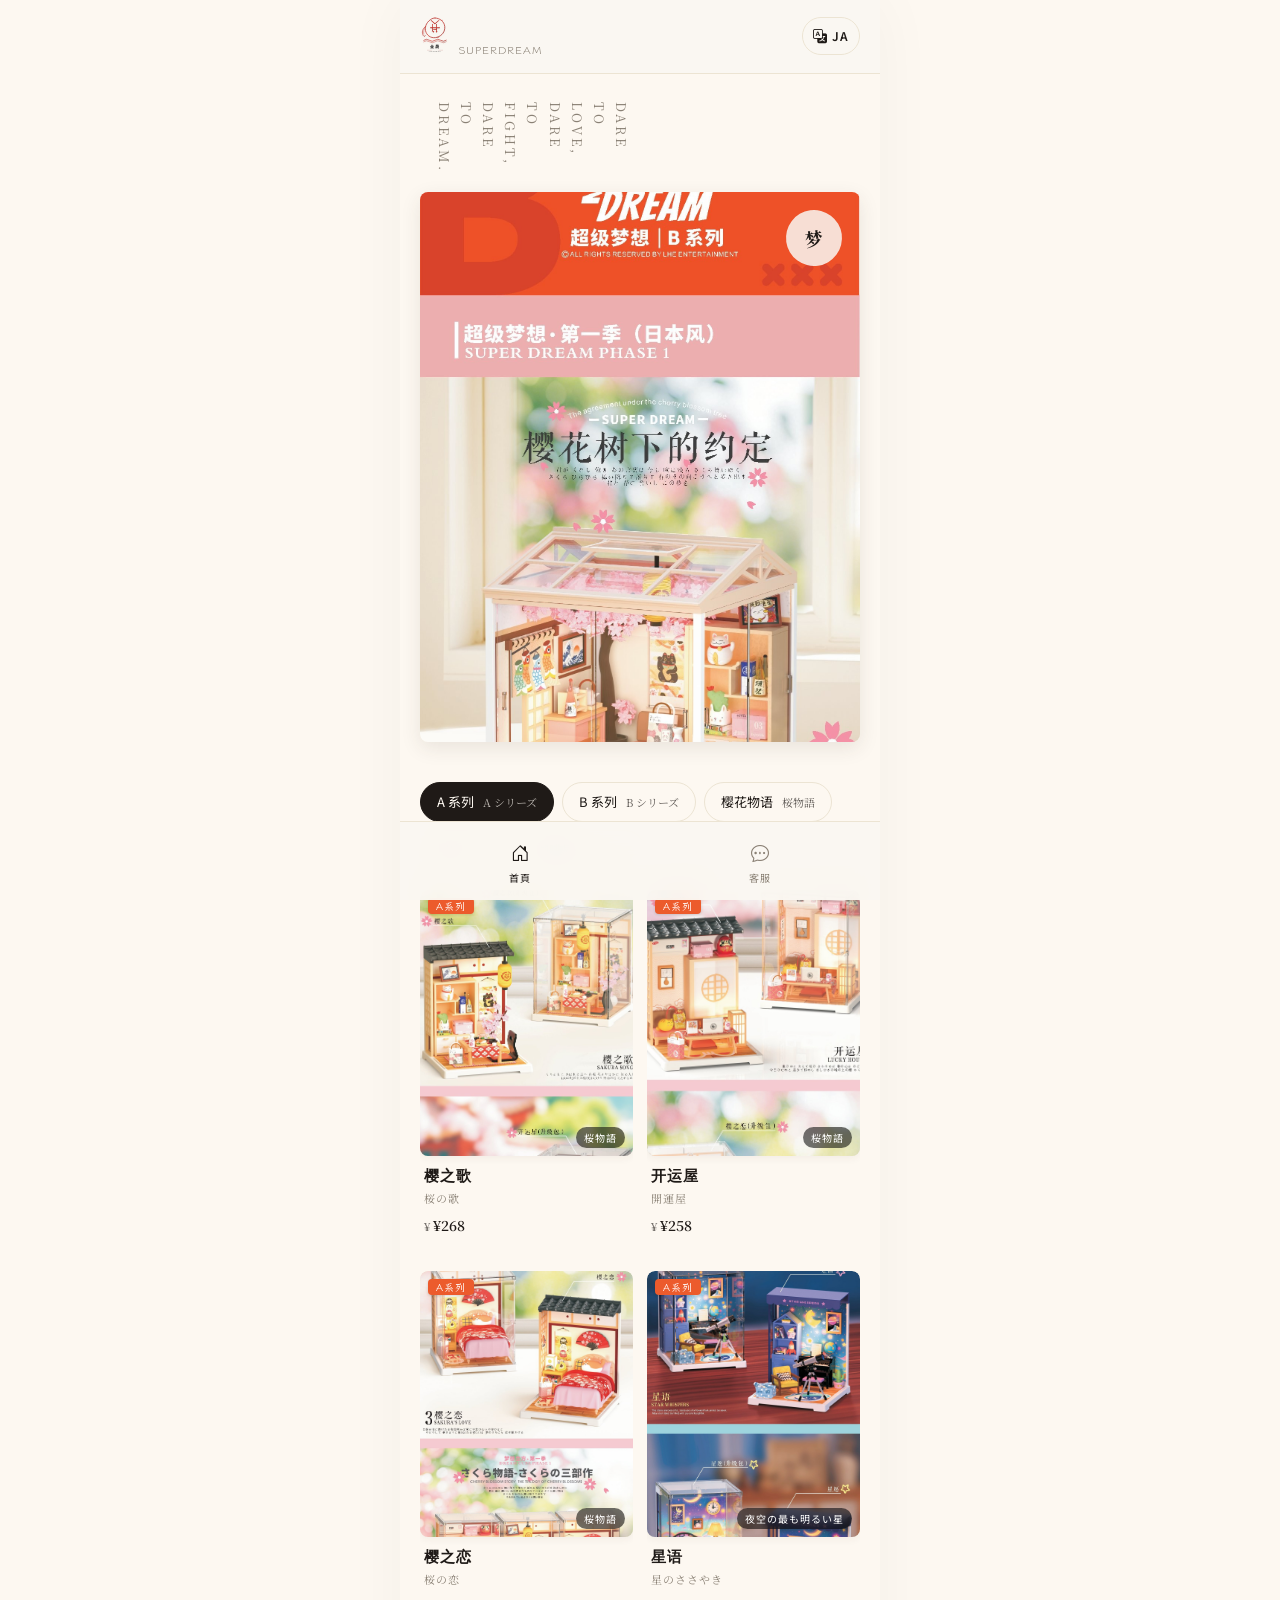
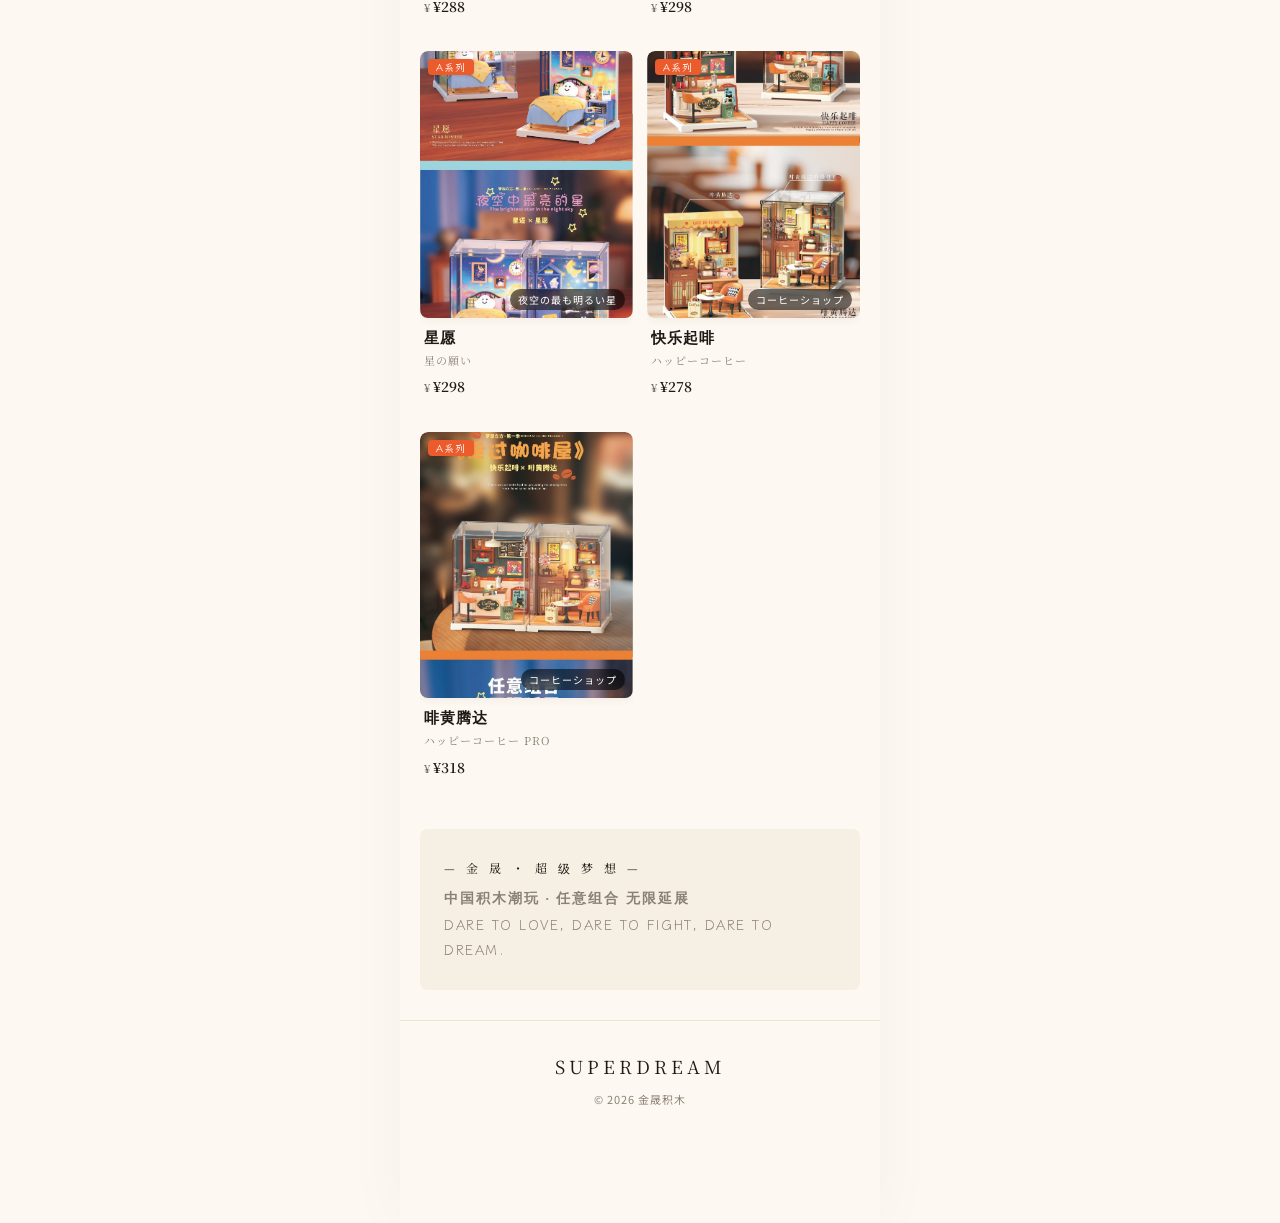
==== commit e236bf59: "Sep version 1" ====
--- a/index.html
+++ b/index.html
@@ -4,13 +4,13 @@
   <meta charset="UTF-8">
   <meta name="viewport" content="width=device-width, initial-scale=1, maximum-scale=1, user-scalable=no, viewport-fit=cover">
   <meta name="theme-color" content="#faf7f2">
-  <meta name="description" content="匠物 — 日系生活好物。侘寂美學、手作溫度、日常儀式感。">
-  <title>匠物 ・ 日系生活好物</title>
+  <meta name="description" content="金晟 SUPERDREAM 超级梦想 - 中国积木潮玩。A系列极致奢华版 / B系列第一季，樱花物语・星空・咖啡屋，任意组合无限延展。">
+  <title>SUPERDREAM 超级梦想 ・ 金晟积木</title>
 
   <!-- Fonts -->
   <link rel="preconnect" href="https://fonts.googleapis.com">
   <link rel="preconnect" href="https://fonts.gstatic.com" crossorigin>
-  <link href="https://fonts.googleapis.com/css2?family=Klee+One:wght@400;600&family=Noto+Sans+SC:wght@300;400;500;700&family=Noto+Serif+JP:wght@400;500;600;700&family=Noto+Serif+SC:wght@400;500;600;700&display=swap" rel="stylesheet">
+  <link href="https://fonts.googleapis.com/css2?family=Klee+One:wght@400;600&family=Noto+Sans+JP:wght@300;400;500;700&family=Noto+Sans+SC:wght@300;400;500;700&family=Noto+Serif+JP:wght@400;500;600;700&family=Noto+Serif+SC:wght@400;500;600;700&display=swap" rel="stylesheet">
 
   <!-- Bootstrap 5 -->
   <link href="https://cdn.jsdelivr.net/npm/bootstrap@5.3.3/dist/css/bootstrap.min.css" rel="stylesheet">
@@ -23,42 +23,32 @@
   <!-- 頂部導航 -->
   <header class="app-header">
     <div class="brand">
-      <span class="brand-logo">匠物</span>
-      <span class="brand-sub">TAKUMI</span>
+      <img class="brand-logo-img" src="assets/images/logo.svg" alt="金晟 JINSHENG">
+      <span class="brand-sub">SUPERDREAM</span>
     </div>
-    <button class="icon-btn" aria-label="搜索">
-      <i class="bi bi-search"></i>
+    <button class="lang-switch" id="langSwitch" aria-label="Switch language">
+      <i class="bi bi-translate"></i> <span id="langSwitchText">JA</span>
     </button>
   </header>
 
   <main>
     <!-- Hero -->
     <section class="hero">
-      <p class="hero-eyebrow">— 侘 寂 ・ 手 作 ・ 日 常 —</p>
-      <h1 class="hero-title">慢下來，<br>與<span class="accent">好物</span>相處。</h1>
-      <p class="hero-jp">丁寧に、日常を、美しく。</p>
-      <button class="hero-cta">
-        探索匠心之作 <i class="bi bi-arrow-down"></i>
-      </button>
+      <p class="hero-jp">DARE TO LOVE, DARE TO FIGHT, DARE TO DREAM.</p>
       <div class="hero-image">
-        <img src="https://trae-api-cn.mchost.guru/api/ide/v1/text_to_image?prompt=wabi-sabi%20Japanese%20still%20life%2C%20ceramic%20teacup%2C%20wood%20cutting%20board%2C%20dried%20flowers%2C%20soft%20natural%20window%20light%2C%20beige%20linen%2C%20minimalist%2C%20warm%20tones&image_size=portrait_4_3" alt="匠物 Hero 圖">
-        <div class="hero-stamp">匠</div>
+        <img src="assets/images/products/b-01-sakura-promise.jpg" alt="SUPERDREAM Hero">
+        <div class="hero-stamp">梦</div>
       </div>
     </section>
 
-    <!-- 分類 + 商品 -->
+    <!-- 系列 + 商品 -->
     <section id="collection">
-      <div class="section-title">
-        <h2>本期甄選</h2>
-        <span class="sub">— Collection —</span>
-      </div>
-
       <div class="chip-bar" role="tablist">
-        <button class="chip active" data-cat="all">全部 <span class="jp">すべて</span></button>
-        <button class="chip" data-cat="tea">茶器・餐具 <span class="jp">茶器</span></button>
-        <button class="chip" data-cat="craft">文房・手作 <span class="jp">文具</span></button>
-        <button class="chip" data-cat="home">居家・擺件 <span class="jp">暮らし</span></button>
-        <button class="chip" data-cat="food">食・甜點 <span class="jp">甘味</span></button>
+        <button class="chip active" data-cat="A">A 系列 <span class="jp">A シリーズ</span></button>
+        <button class="chip" data-cat="B">B 系列 <span class="jp">B シリーズ</span></button>
+        <button class="chip" data-cat="sakura">樱花物语 <span class="jp">桜物語</span></button>
+        <button class="chip" data-cat="starry">星空 <span class="jp">星空</span></button>
+        <button class="chip" data-cat="coffee">咖啡屋 <span class="jp">コーヒー</span></button>
       </div>
 
       <div class="product-grid" id="productGrid">
@@ -66,32 +56,31 @@
       </div>
     </section>
 
-    <!-- 品牌故事 -->
+    <!-- PDF 末尾品牌口号（来自图册最后一页）-->
     <section class="about-block">
-      <p class="ja">— 匠 物 の 誕 生 —</p>
-      <h3>關於匠物</h3>
-      <p>匠物，源自日文「匠」(たくみ)，意指以雙手與時間鍛造之物。我們走訪京都、東京、金澤等城鎮的百年工坊，挑選那些能為日常帶來儀式感的小物。每件商品，都承載著一位職人的心意。</p>
+      <p class="ja">— 金 晟 ・ 超 级 梦 想 —</p>
+      <p class="about-slogan">中国积木潮玩 · 任意组合 无限延展</p>
+      <p class="about-jp">DARE TO LOVE, DARE TO FIGHT, DARE TO DREAM.</p>
     </section>
   </main>
 
   <!-- 頁腳 -->
   <footer class="app-footer">
-    <div class="logo">匠 物</div>
-    <p class="copy">© 2026 TAKUMI ・ 日 系 生 活 好 物</p>
+    <div class="logo">SUPERDREAM</div>
+    <p class="copy">© 2026 金晟积木</p>
   </footer>
 
   <!-- 底部導航 -->
   <nav class="bottom-nav" aria-label="底部導航">
-    <button class="nav-item active" aria-label="首頁"><i class="bi bi-house-door"></i><span>首頁</span></button>
-    <button class="nav-item" aria-label="收藏"><i class="bi bi-heart"></i><span>收藏</span></button>
-    <button class="nav-item" id="navContact" aria-label="客服"><i class="bi bi-chat-dots"></i><span>客服</span></button>
-    <button class="nav-item" aria-label="我的"><i class="bi bi-person"></i><span>我的</span></button>
+    <button class="nav-item active" aria-label="首頁"><i class="bi bi-house-door"></i><span data-i18n="navHome">首頁</span></button>
+    <button class="nav-item" id="navContact" aria-label="客服"><i class="bi bi-chat-dots"></i><span data-i18n="navCustomer">客服</span></button>
   </nav>
 
   <!-- Scripts -->
   <script src="https://cdn.jsdelivr.net/npm/jquery@3.7.1/dist/jquery.min.js"></script>
   <script src="https://cdn.jsdelivr.net/npm/bootstrap@5.3.3/dist/js/bootstrap.bundle.min.js"></script>
   <script src="assets/js/data.js"></script>
+  <script src="assets/js/i18n.js"></script>
   <script src="assets/js/home.js"></script>
 </body>
 </html>
--- a/assets/css/style.css
+++ b/assets/css/style.css
@@ -1,16 +1,21 @@
 /* ========================================
-   匠物 — 日系生活好物 主題樣式
+   SUPERDREAM 超级梦想 — 主題樣式
+   金晟积木 · 中国积木潮玩
    ======================================== */
 
 :root {
-  --color-ink: #1a1a1a;
-  --color-paper: #faf7f2;
-  --color-paper-2: #f3eee5;
-  --color-vermilion: #b94a48;
-  --color-vermilion-dark: #9a3a38;
-  --color-matcha: #7a8a7a;
-  --color-sand: #d6cfc4;
-  --color-line: #e8e1d4;
+  --color-ink: #1f1a17;
+  --color-paper: #fdf8f1;
+  --color-paper-2: #f6efe3;
+  --color-primary: #ec5b2c;          /* SUPERDREAM 橙 */
+  --color-primary-dark: #c84518;
+  --color-primary-soft: #fce0d0;
+  --color-series-a: #ec5b2c;          /* A系列 极致奢华版 - 橙 */
+  --color-series-b: #5aa9c9;          /* B系列 第一季 - 蓝 */
+  --color-sakura: #e98aa6;
+  --color-starry: #6b6fc4;
+  --color-coffee: #b07a4b;
+  --color-line: #ece4d3;
   --color-muted: #8a8175;
 
   --font-serif-cn: "Noto Serif SC", "Songti SC", serif;
@@ -42,6 +47,17 @@
   line-height: 1.7;
   -webkit-font-smoothing: antialiased;
   -moz-osx-font-smoothing: grayscale;
+}
+
+/* 日本語ロケール時の微調整 */
+html[lang="ja"] body {
+  font-family: "Noto Sans JP", var(--font-sans-cn);
+  letter-spacing: 0.02em;
+}
+html[lang="ja"] .hero-title,
+html[lang="ja"] .detail-name,
+html[lang="ja"] .contact-title {
+  font-family: "Noto Serif JP", var(--font-serif-cn);
 }
 
 body {
@@ -119,6 +135,75 @@
   transition: background .2s ease;
 }
 .app-header .icon-btn:hover { background: var(--color-paper-2); }
+
+/* 品牌 Logo 图片（金晟图腾） */
+.app-header .brand-logo-img {
+  height: 40px;
+  width: auto;
+  display: block;
+  filter: drop-shadow(0 1px 1px rgba(0,0,0,0.05));
+}
+
+/* 顶栏右侧 actions 区（含语言切换） */
+.app-header .header-actions {
+  display: flex;
+  align-items: center;
+  gap: 4px;
+}
+.app-header .lang-switch {
+  display: inline-flex;
+  align-items: center;
+  gap: 4px;
+  background: transparent;
+  border: 1px solid var(--color-line);
+  color: var(--color-ink);
+  font-family: var(--font-sans-cn);
+  font-size: 12px;
+  font-weight: 600;
+  padding: 6px 10px;
+  border-radius: 999px;
+  cursor: pointer;
+  transition: all .2s ease;
+  letter-spacing: 1px;
+}
+.app-header .lang-switch:hover {
+  background: var(--color-primary);
+  color: #fff;
+  border-color: var(--color-primary);
+}
+.app-header .lang-switch i { font-size: 14px; }
+
+/* 详情页/联系页悬浮语言切换按钮 */
+.lang-fab {
+  position: fixed;
+  top: 14px;
+  right: 64px;
+  z-index: 60;
+  display: inline-flex;
+  align-items: center;
+  gap: 4px;
+  background: rgba(255,255,255,0.92);
+  backdrop-filter: blur(8px);
+  border: 1px solid var(--color-line);
+  color: var(--color-ink);
+  font-family: var(--font-sans-cn);
+  font-size: 12px;
+  font-weight: 600;
+  padding: 6px 12px;
+  border-radius: 999px;
+  cursor: pointer;
+  letter-spacing: 1px;
+  box-shadow: var(--shadow-soft);
+  transition: all .2s ease;
+}
+.lang-fab:hover {
+  background: var(--color-primary);
+  color: #fff;
+  border-color: var(--color-primary);
+}
+.lang-fab i { font-size: 14px; }
+/* 联系页 banner 内的语言切换（避开左侧返回按钮） */
+.lang-fab--banner { right: 16px; top: 14px; }
 
 /* ============== Hero ============== */
 .hero {
@@ -358,8 +443,25 @@
   top: 8px;
   font-family: var(--font-hand);
   font-size: 10px;
-  color: var(--color-vermilion);
-  background: rgba(250, 247, 242, 0.92);
+  color: #fff;
+  background: var(--color-vermilion);
+  padding: 3px 8px;
+  border-radius: 4px;
+  letter-spacing: 1px;
+  font-weight: 600;
+  box-shadow: 0 1px 3px rgba(0,0,0,0.15);
+}
+.product-card .badge.series-a { background: var(--color-series-a); }
+.product-card .badge.series-b { background: var(--color-series-b); }
+.product-card .cat {
+  position: absolute;
+  right: 8px;
+  bottom: 8px;
+  font-family: var(--font-sans-cn);
+  font-size: 10px;
+  color: #fff;
+  background: rgba(0,0,0,0.55);
+  backdrop-filter: blur(4px);
   padding: 2px 8px;
   border-radius: 999px;
   letter-spacing: 1px;
@@ -564,6 +666,18 @@
   padding: 2px 10px;
   border-radius: 999px;
   letter-spacing: 1px;
+}
+.detail-series {
+  font-family: var(--font-serif-jp);
+  font-size: 12px;
+  color: var(--color-primary);
+  letter-spacing: 2px;
+  margin: 0 0 8px;
+  display: inline-block;
+  background: var(--color-primary-soft);
+  padding: 4px 12px;
+  border-radius: 4px;
+  font-weight: 600;
 }
 .detail-name {
   font-family: var(--font-serif-cn);
@@ -920,14 +1034,100 @@
 /* ============== 細節頁導航佔位 ============== */
 .detail-page .app-header { background: transparent; border-bottom: none; }
 
-/* ============== 聯繫頁 ============== */
-/* 顶部 banner：小巧留白，避免占满首屏 */
+/* 底部品牌口号（来自图册最后一页） */
+.about-slogan {
+  font-family: var(--font-serif-cn);
+  font-size: 16px;
+  font-weight: 600;
+  color: var(--color-ink);
+  letter-spacing: 2px;
+  margin: 8px 0 6px;
+}
+html[lang="ja"] .about-slogan {
+  font-family: var(--font-serif-jp);
+  letter-spacing: 1.5px;
+}
+.about-jp {
+  font-family: var(--font-hand);
+  font-size: 11px;
+  color: var(--color-primary);
+  letter-spacing: 1.5px;
+  margin: 0;
+}
 .contact-banner {
   position: relative;
-  height: 110px;
+  height: 130px;
   background:
-    linear-gradient(135deg, rgba(216,207,196,.55) 0%, rgba(243,238,229,.85) 100%),
-    url("https://trae-api-cn.mchost.guru/api/ide/v1/text_to_image?prompt=wabi-sabi%20Japanese%20paper%20texture%2C%20beige%20linen%2C%20soft%20natural%20light%2C%20minimalist%2C%20top%20view&image_size=landscape_4_3") center/cover no-repeat;
+    linear-gradient(135deg, rgba(255,255,255,.4) 0%, rgba(252,224,208,.55) 100%),
+    linear-gradient(180deg, #fff 0%, #fce0d0 100%);
+  border-bottom: 2px solid var(--color-primary);
+  padding: 0 20px;
+  display: flex;
+  align-items: center;
+  gap: 16px;
+}
+.contact-brand {
+  display: flex;
+  align-items: center;
+  gap: 14px;
+  margin-left: 56px;
+  margin-top: 10px;
+}
+.contact-logo {
+  width: 64px;
+  height: 64px;
+  object-fit: contain;
+  background: #fff;
+  padding: 6px;
+  box-shadow: var(--shadow-soft);
+}
+.contact-brand h2 {
+  font-family: var(--font-serif-cn);
+  font-size: 20px;
+  font-weight: 700;
+  letter-spacing: 1.5px;
+  margin: 0 0 4px;
+  color: var(--color-ink);
+}
+.contact-tagline {
+  font-family: var(--font-hand);
+  font-size: 10.5px;
+  color: var(--color-primary);
+  letter-spacing: 1.2px;
+  margin: 0;
+  line-height: 1.5;
+}
+
+/* 底部品牌口号 */
+.contact-slogan {
+  margin-top: 32px;
+  padding: 22px 18px 28px;
+  background: linear-gradient(180deg, var(--color-paper-2) 0%, var(--color-primary-soft) 100%);
+  border-radius: var(--radius-md);
+  text-align: center;
+}
+.contact-slogan .ja {
+  font-family: var(--font-serif-jp);
+  font-size: 12px;
+  color: var(--color-primary);
+  letter-spacing: 4px;
+  margin: 0 0 8px;
+}
+.contact-slogan p {
+  margin: 0 0 4px;
+  font-family: var(--font-serif-cn);
+  font-size: 14px;
+  font-weight: 600;
+  color: var(--color-ink);
+  letter-spacing: 1.5px;
+}
+.contact-slogan .small {
+  font-family: var(--font-hand);
+  font-size: 11px;
+  font-weight: 400;
+  color: var(--color-muted);
+  letter-spacing: 1px;
+  margin-top: 6px;
 }
 
 /* 标题区 */
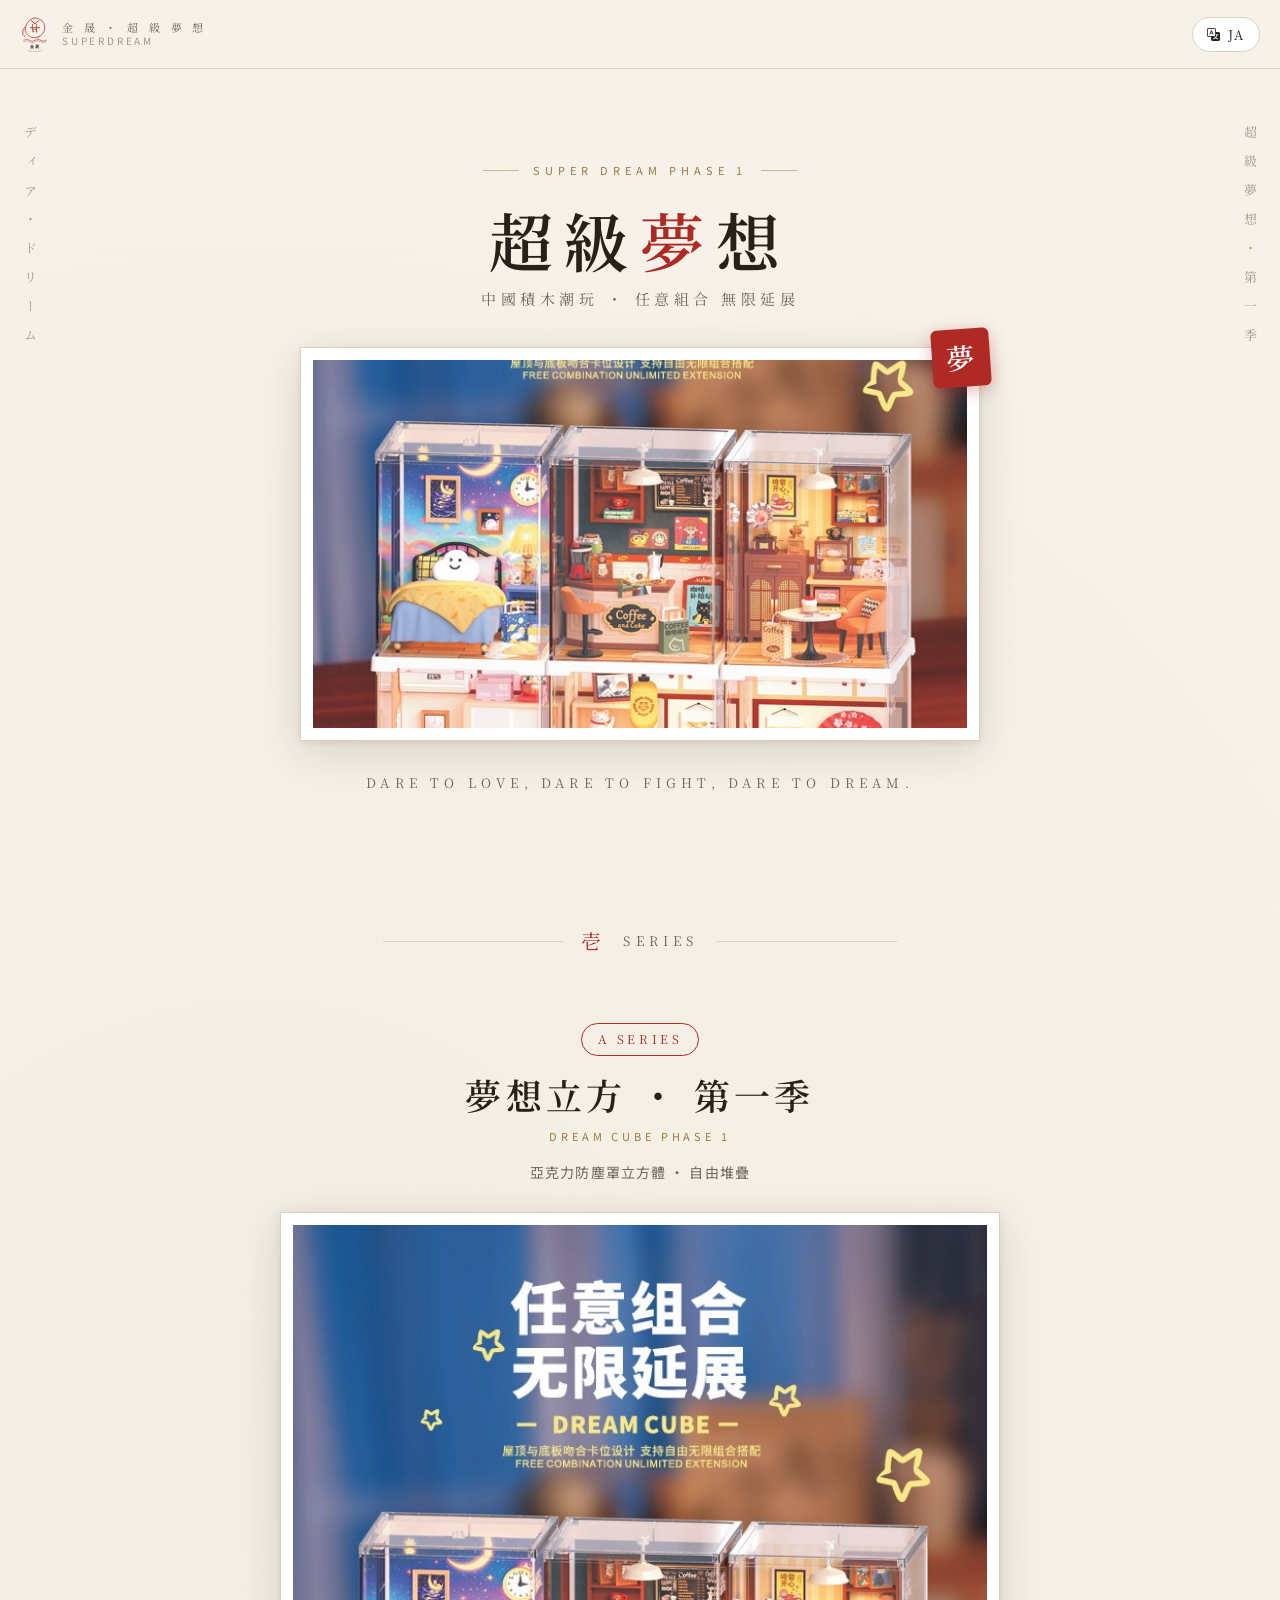
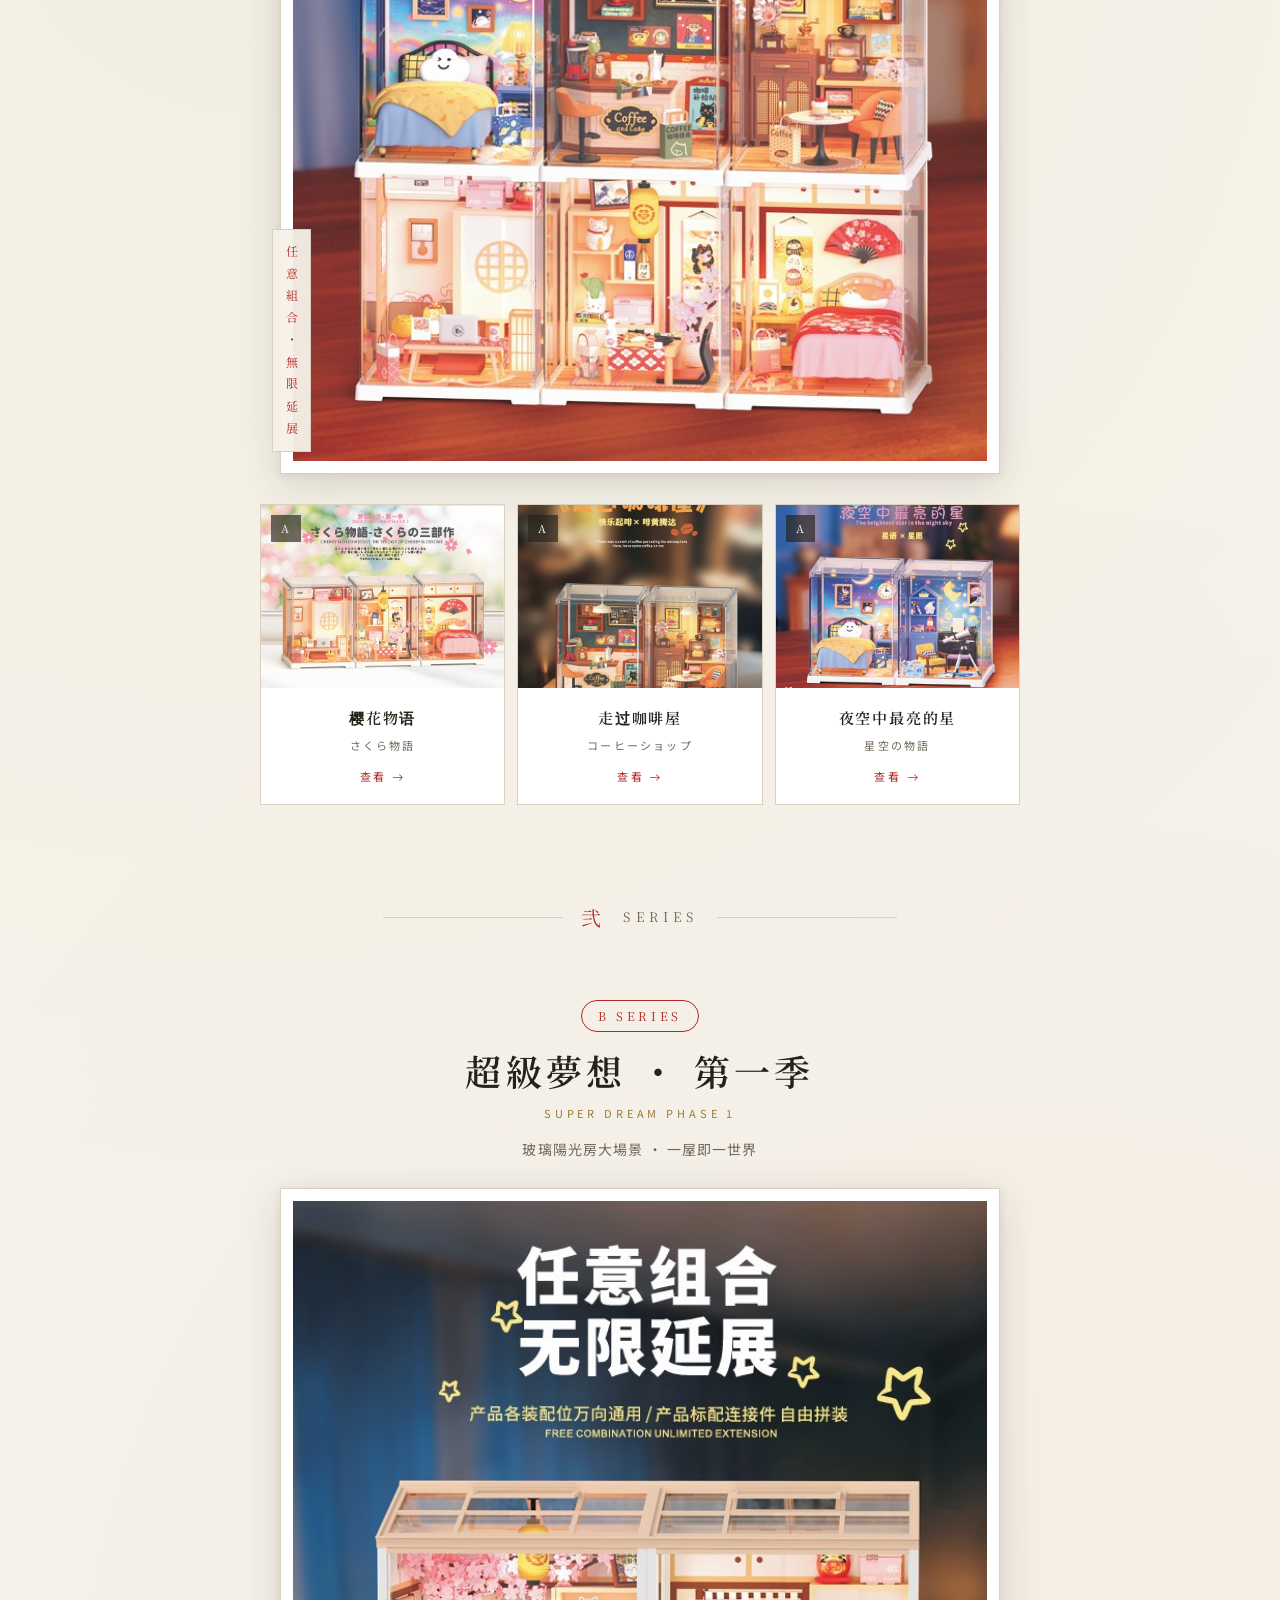
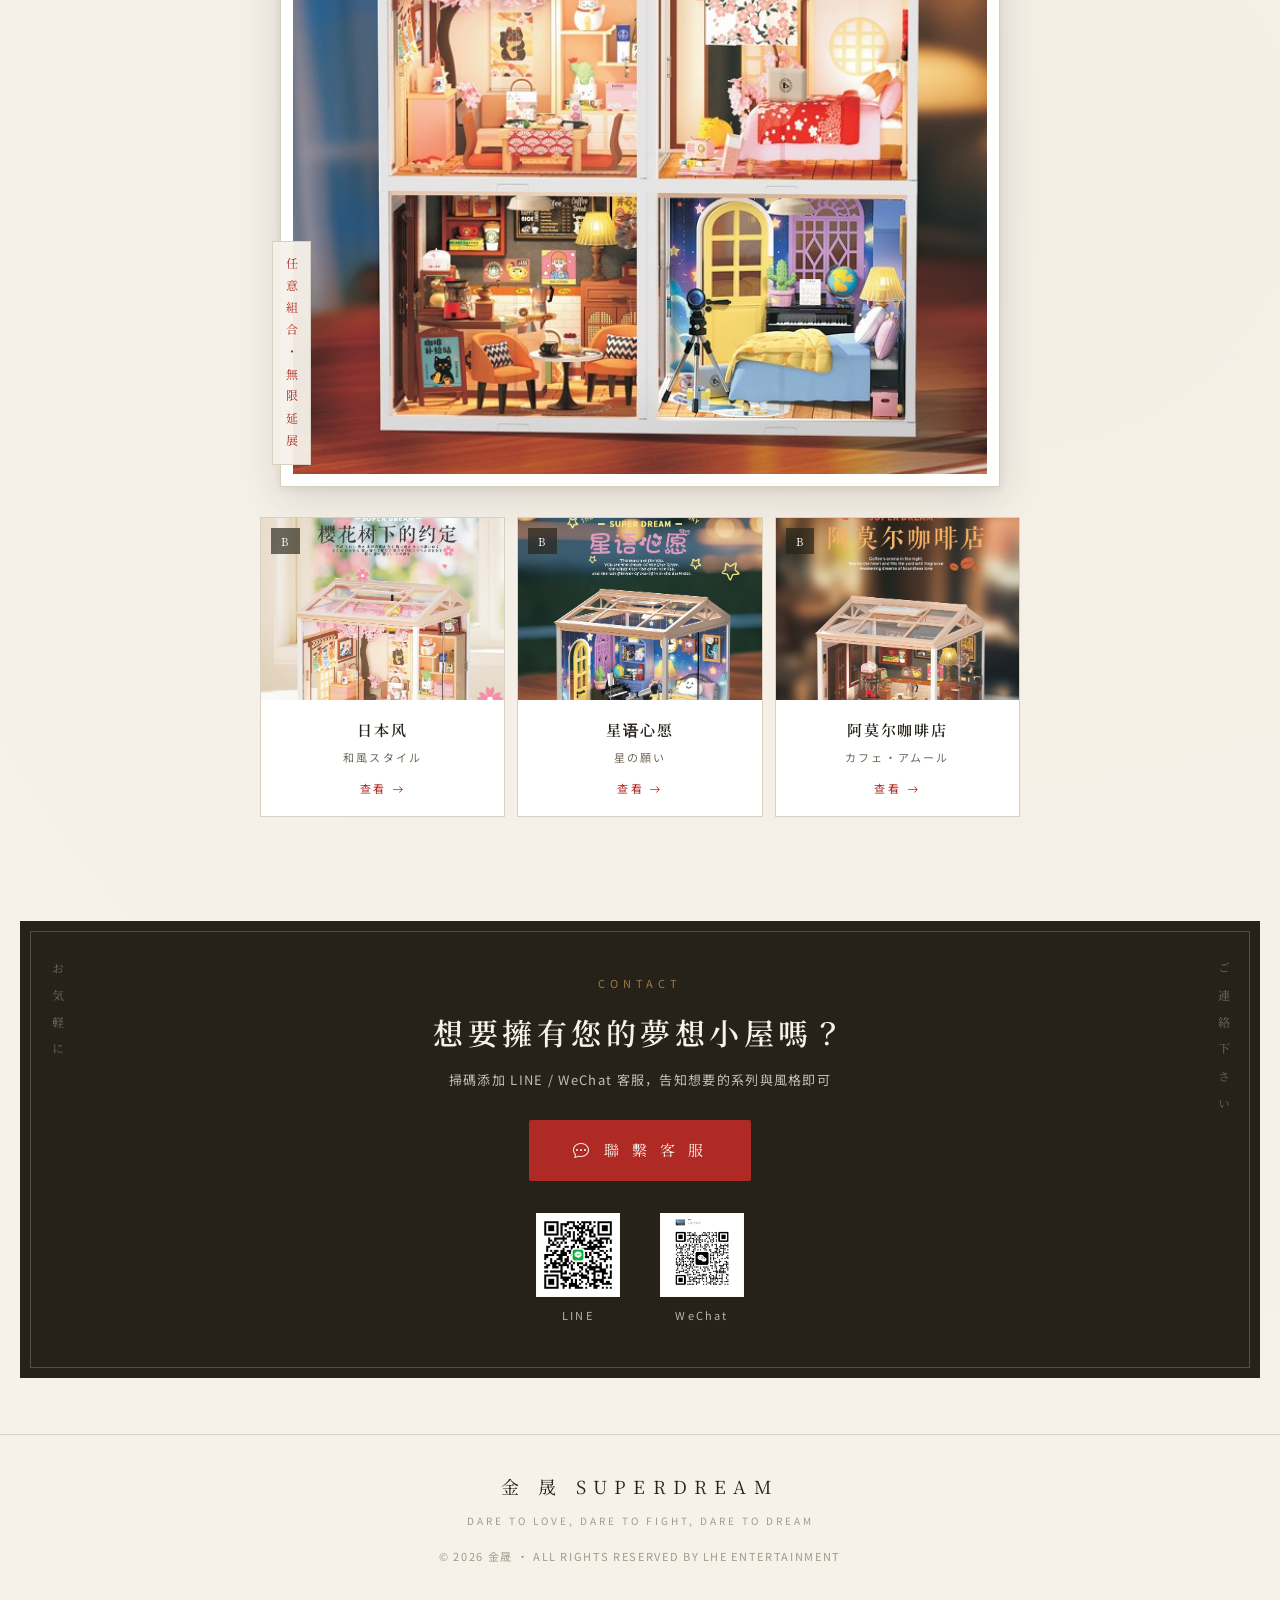
==== commit 8204b347: "Sep version 2" ====
--- a/index.html
+++ b/index.html
@@ -2,85 +2,133 @@
 <html lang="zh-Hant">
 <head>
   <meta charset="UTF-8">
-  <meta name="viewport" content="width=device-width, initial-scale=1, maximum-scale=1, user-scalable=no, viewport-fit=cover">
-  <meta name="theme-color" content="#faf7f2">
-  <meta name="description" content="金晟 SUPERDREAM 超级梦想 - 中国积木潮玩。A系列极致奢华版 / B系列第一季，樱花物语・星空・咖啡屋，任意组合无限延展。">
-  <title>SUPERDREAM 超级梦想 ・ 金晟积木</title>
+  <meta name="viewport" content="width=device-width, initial-scale=1, viewport-fit=cover">
+  <meta name="theme-color" content="#f6f2e9">
+  <meta name="description" content="金晟 SUPERDREAM 超级梦想 — 梦想立方A系列 / 超级梦想B系列，日本风・咖啡风・星空风三大主题，任意组合无限延展。">
+  <title>SUPERDREAM 超级梦想 ・ 金晟</title>
 
-  <!-- Fonts -->
   <link rel="preconnect" href="https://fonts.googleapis.com">
   <link rel="preconnect" href="https://fonts.gstatic.com" crossorigin>
-  <link href="https://fonts.googleapis.com/css2?family=Klee+One:wght@400;600&family=Noto+Sans+JP:wght@300;400;500;700&family=Noto+Sans+SC:wght@300;400;500;700&family=Noto+Serif+JP:wght@400;500;600;700&family=Noto+Serif+SC:wght@400;500;600;700&display=swap" rel="stylesheet">
-
-  <!-- Bootstrap 5 -->
-  <link href="https://cdn.jsdelivr.net/npm/bootstrap@5.3.3/dist/css/bootstrap.min.css" rel="stylesheet">
+  <link href="https://fonts.googleapis.com/css2?family=Noto+Sans+JP:wght@300;400;500;700&family=Noto+Sans+SC:wght@300;400;500;700&family=Noto+Serif+JP:wght@400;500;600;700&family=Noto+Serif+SC:wght@400;500;600;700&display=swap" rel="stylesheet">
   <link href="https://cdn.jsdelivr.net/npm/bootstrap-icons@1.11.3/font/bootstrap-icons.min.css" rel="stylesheet">
-
-  <!-- 自定義 -->
-  <link rel="stylesheet" href="assets/css/style.css">
+  <link rel="stylesheet" href="assets/css/style.css?v=5">
 </head>
 <body>
-  <!-- 頂部導航 -->
-  <header class="app-header">
+
+  <!-- 顶部导航 -->
+  <header class="site-header">
     <div class="brand">
-      <img class="brand-logo-img" src="assets/images/logo.svg" alt="金晟 JINSHENG">
-      <span class="brand-sub">SUPERDREAM</span>
+      <img src="assets/images/logo.svg" alt="金晟 JINSHENG">
+      <div class="brand-text">
+        <span class="jp">金 晟 ・ 超 級 夢 想</span>
+        <span class="en">SUPERDREAM</span>
+      </div>
     </div>
-    <button class="lang-switch" id="langSwitch" aria-label="Switch language">
-      <i class="bi bi-translate"></i> <span id="langSwitchText">JA</span>
+    <button class="lang-btn" id="langSwitch" aria-label="言語切替">
+      <i class="bi bi-translate"></i><span id="langSwitchText">JA</span>
     </button>
   </header>
 
   <main>
     <!-- Hero -->
     <section class="hero">
-      <p class="hero-jp">DARE TO LOVE, DARE TO FIGHT, DARE TO DREAM.</p>
-      <div class="hero-image">
-        <img src="assets/images/products/b-01-sakura-promise.jpg" alt="SUPERDREAM Hero">
-        <div class="hero-stamp">梦</div>
+      <span class="v-deco v-deco--left">デ ィ ア ・ ド リ ー ム</span>
+      <span class="v-deco v-deco--right">超 級 夢 想 ・ 第 一 季</span>
+      <p class="hero-kicker">SUPER DREAM PHASE 1</p>
+      <h1 class="hero-title">超級<span class="accent">夢</span>想</h1>
+      <p class="hero-sub" data-i18n="heroSub">中國積木潮玩 ・ 任意組合 無限延展</p>
+
+      <div class="hero-art">
+        <div class="frame">
+          <img src="assets/images/products/a-combo.jpg" alt="SUPERDREAM 任意组合无限延展">
+        </div>
+        <div class="seal">夢</div>
       </div>
+
+      <p class="hero-slogan">DARE TO LOVE, DARE TO FIGHT, DARE TO DREAM.</p>
     </section>
 
-    <!-- 系列 + 商品 -->
-    <section id="collection">
-      <div class="chip-bar" role="tablist">
-        <button class="chip active" data-cat="A">A 系列 <span class="jp">A シリーズ</span></button>
-        <button class="chip" data-cat="B">B 系列 <span class="jp">B シリーズ</span></button>
-        <button class="chip" data-cat="sakura">樱花物语 <span class="jp">桜物語</span></button>
-        <button class="chip" data-cat="starry">星空 <span class="jp">星空</span></button>
-        <button class="chip" data-cat="coffee">咖啡屋 <span class="jp">コーヒー</span></button>
+    <!-- A 系列 -->
+    <div class="section-divider">
+      <span class="no">壱</span>
+      <span class="label">SERIES</span>
+    </div>
+
+    <section class="series-block" id="seriesA">
+      <div class="series-block__head">
+        <span class="series-block__badge">A SERIES</span>
+        <h2 class="series-block__title">夢想立方 ・ 第一季</h2>
+        <p class="series-block__sub">DREAM CUBE PHASE 1</p>
+        <p class="series-block__desc" data-i18n="seriesADesc">亞克力防塵罩立方體 ・ 自由堆疊</p>
       </div>
 
-      <div class="product-grid" id="productGrid">
-        <!-- JS 動態渲染 -->
+      <div class="series-block__combo">
+        <div class="frame">
+          <img src="assets/images/products/a-combo.jpg" alt="A系列 任意组合无限延展" loading="lazy">
+        </div>
+        <span class="combo-note" data-i18n="comboNote">任 意 組 合 ・ 無 限 延 展</span>
       </div>
+
+      <div class="theme-grid" id="themeGridA"></div>
     </section>
 
-    <!-- PDF 末尾品牌口号（来自图册最后一页）-->
-    <section class="about-block">
-      <p class="ja">— 金 晟 ・ 超 级 梦 想 —</p>
-      <p class="about-slogan">中国积木潮玩 · 任意组合 无限延展</p>
-      <p class="about-jp">DARE TO LOVE, DARE TO FIGHT, DARE TO DREAM.</p>
+    <!-- B 系列 -->
+    <div class="section-divider">
+      <span class="no">弐</span>
+      <span class="label">SERIES</span>
+    </div>
+
+    <section class="series-block" id="seriesB">
+      <div class="series-block__head">
+        <span class="series-block__badge">B SERIES</span>
+        <h2 class="series-block__title">超級夢想 ・ 第一季</h2>
+        <p class="series-block__sub">SUPER DREAM PHASE 1</p>
+        <p class="series-block__desc" data-i18n="seriesBDesc">玻璃陽光房大場景 ・ 一屋即一世界</p>
+      </div>
+
+      <div class="series-block__combo">
+        <div class="frame">
+          <img src="assets/images/products/b-combo.jpg" alt="B系列 任意组合无限延展" loading="lazy">
+        </div>
+        <span class="combo-note" data-i18n="comboNote">任 意 組 合 ・ 無 限 延 展</span>
+      </div>
+
+      <div class="theme-grid" id="themeGridB"></div>
+    </section>
+
+    <!-- 联系区块 -->
+    <section class="cta-block">
+      <span class="v-deco v-deco--left">お 気 軽 に</span>
+      <span class="v-deco v-deco--right">ご 連 絡 下 さ い</span>
+      <p class="kicker">CONTACT</p>
+      <h2 data-i18n="ctaTitle">想要擁有您的夢想小屋嗎？</h2>
+      <p class="lead" data-i18n="ctaLead">掃碼添加 LINE / WeChat 客服，告知想要的系列與風格即可</p>
+      <a class="cta-btn" href="contact.html" id="ctaBtn">
+        <i class="bi bi-chat-dots"></i><span data-i18n="ctaBtn">聯 繫 客 服</span>
+      </a>
+      <div class="cta-qr-row">
+        <div class="cta-qr">
+          <img src="assets/images/line-qr.jpg" alt="LINE QR">
+          <span>LINE</span>
+        </div>
+        <div class="cta-qr">
+          <img src="assets/images/wechat-qr.jpg" alt="WeChat QR">
+          <span>WeChat</span>
+        </div>
+      </div>
     </section>
   </main>
 
-  <!-- 頁腳 -->
-  <footer class="app-footer">
-    <div class="logo">SUPERDREAM</div>
-    <p class="copy">© 2026 金晟积木</p>
+  <!-- 页脚 -->
+  <footer class="site-footer">
+    <p class="brand-mark">金 晟 SUPERDREAM</p>
+    <p class="slogan">DARE TO LOVE, DARE TO FIGHT, DARE TO DREAM</p>
+    <p class="copy">© 2026 金晟 ・ ALL RIGHTS RESERVED BY LHE ENTERTAINMENT</p>
   </footer>
 
-  <!-- 底部導航 -->
-  <nav class="bottom-nav" aria-label="底部導航">
-    <button class="nav-item active" aria-label="首頁"><i class="bi bi-house-door"></i><span data-i18n="navHome">首頁</span></button>
-    <button class="nav-item" id="navContact" aria-label="客服"><i class="bi bi-chat-dots"></i><span data-i18n="navCustomer">客服</span></button>
-  </nav>
-
-  <!-- Scripts -->
   <script src="https://cdn.jsdelivr.net/npm/jquery@3.7.1/dist/jquery.min.js"></script>
-  <script src="https://cdn.jsdelivr.net/npm/bootstrap@5.3.3/dist/js/bootstrap.bundle.min.js"></script>
-  <script src="assets/js/data.js"></script>
-  <script src="assets/js/i18n.js"></script>
-  <script src="assets/js/home.js"></script>
+  <script src="assets/js/data.js?v=5"></script>
+  <script src="assets/js/i18n.js?v=5"></script>
+  <script src="assets/js/home.js?v=5"></script>
 </body>
 </html>
--- a/assets/css/style.css
+++ b/assets/css/style.css
@@ -1,1308 +1,965 @@
-/* ========================================
-   SUPERDREAM 超级梦想 — 主題樣式
-   金晟积木 · 中国积木潮玩
-   ======================================== */
+/* ============================================================
+   SUPERDREAM 超级梦想 — 日系画报风格
+   生成り色 × 墨色 × 真朱 / 明朝体 × 縦書き × 余白
+   ============================================================ */
 
 :root {
-  --color-ink: #1f1a17;
-  --color-paper: #fdf8f1;
-  --color-paper-2: #f6efe3;
-  --color-primary: #ec5b2c;          /* SUPERDREAM 橙 */
-  --color-primary-dark: #c84518;
-  --color-primary-soft: #fce0d0;
-  --color-series-a: #ec5b2c;          /* A系列 极致奢华版 - 橙 */
-  --color-series-b: #5aa9c9;          /* B系列 第一季 - 蓝 */
-  --color-sakura: #e98aa6;
-  --color-starry: #6b6fc4;
-  --color-coffee: #b07a4b;
-  --color-line: #ece4d3;
-  --color-muted: #8a8175;
-
-  --font-serif-cn: "Noto Serif SC", "Songti SC", serif;
-  --font-sans-cn: "Noto Sans SC", "PingFang SC", sans-serif;
-  --font-serif-jp: "Noto Serif JP", "Yu Mincho", serif;
-  --font-hand: "Klee One", "Yu Mincho", cursive;
-
-  --radius-sm: 4px;
-  --radius-md: 8px;
-  --radius-lg: 16px;
-
-  --shadow-soft: 0 2px 8px rgba(60, 50, 40, 0.06);
-  --shadow-md: 0 6px 20px rgba(60, 50, 40, 0.1);
-  --shadow-lg: 0 12px 40px rgba(60, 50, 40, 0.16);
-}
-
-* {
-  box-sizing: border-box;
-  -webkit-tap-highlight-color: transparent;
-}
-
-html, body {
-  margin: 0;
-  padding: 0;
-  background: var(--color-paper);
-  color: var(--color-ink);
-  font-family: var(--font-sans-cn);
-  font-size: 15px;
-  line-height: 1.7;
+  --paper: #f6f2e9;
+  --paper-deep: #efe9db;
+  --ink: #26221a;
+  --ink-soft: #6f675a;
+  --ink-faint: #a39a89;
+  --vermilion: #b02a25;
+  --vermilion-deep: #8e201c;
+  --gold: #9a7b3f;
+  --line: #d9d1bf;
+  --white: #ffffff;
+  --serif: 'Noto Serif JP', 'Noto Serif SC', 'Hiragino Mincho ProN', serif;
+  --sans: 'Noto Sans JP', 'Noto Sans SC', 'Hiragino Kaku Gothic ProN', sans-serif;
+  --shadow-art: 0 10px 40px rgba(38, 34, 26, 0.14), 0 2px 8px rgba(38, 34, 26, 0.08);
+  --ease: cubic-bezier(0.22, 1, 0.36, 1);
+}
+
+* { margin: 0; padding: 0; box-sizing: border-box; }
+
+html { -webkit-text-size-adjust: 100%; scroll-behavior: smooth; }
+
+body {
+  font-family: var(--sans);
+  background: var(--paper);
+  color: var(--ink);
+  line-height: 1.9;
+  letter-spacing: 0.04em;
   -webkit-font-smoothing: antialiased;
-  -moz-osx-font-smoothing: grayscale;
-}
-
-/* 日本語ロケール時の微調整 */
-html[lang="ja"] body {
-  font-family: "Noto Sans JP", var(--font-sans-cn);
-  letter-spacing: 0.02em;
-}
-html[lang="ja"] .hero-title,
-html[lang="ja"] .detail-name,
-html[lang="ja"] .contact-title {
-  font-family: "Noto Serif JP", var(--font-serif-cn);
-}
-
-body {
-  /* 桌面端居中模擬手機視窗 */
-  max-width: 480px;
-  margin: 0 auto;
-  min-height: 100vh;
-  background: var(--color-paper);
-  position: relative;
-  box-shadow: 0 0 60px rgba(0, 0, 0, 0.04);
-}
-
-@media (max-width: 480px) {
-  body { box-shadow: none; }
-}
-
-img { max-width: 100%; display: block; }
-
-a {
-  color: var(--color-ink);
-  text-decoration: none;
-  transition: color .2s ease;
-}
-a:hover { color: var(--color-vermilion); }
-
-/* ============== 頂部導航 ============== */
-.app-header {
+  /* 和纸质感 */
+  background-image:
+    radial-gradient(circle at 20% 30%, rgba(154, 123, 63, 0.03) 0, transparent 40%),
+    radial-gradient(circle at 80% 70%, rgba(176, 42, 37, 0.02) 0, transparent 40%);
+}
+
+img { display: block; max-width: 100%; }
+a { color: inherit; text-decoration: none; }
+button { font-family: inherit; border: none; background: none; cursor: pointer; color: inherit; }
+
+::selection { background: var(--vermilion); color: #fff; }
+
+/* ============ 顶部导航 ============ */
+.site-header {
   position: sticky;
   top: 0;
-  z-index: 50;
-  background: rgba(250, 247, 242, 0.92);
-  backdrop-filter: saturate(180%) blur(12px);
-  -webkit-backdrop-filter: saturate(180%) blur(12px);
-  border-bottom: 1px solid var(--color-line);
+  z-index: 100;
+  display: flex;
+  align-items: center;
+  justify-content: space-between;
   padding: 14px 20px;
-  display: flex;
-  align-items: center;
-  justify-content: space-between;
-}
-.app-header .brand {
-  display: flex;
-  align-items: baseline;
-  gap: 8px;
-}
-.app-header .brand-logo {
-  font-family: var(--font-serif-jp);
-  font-size: 22px;
-  font-weight: 600;
-  letter-spacing: 2px;
-  color: var(--color-ink);
-}
-.app-header .brand-logo::after {
-  content: "・";
-  color: var(--color-vermilion);
-  margin-left: 2px;
-}
-.app-header .brand-sub {
-  font-family: var(--font-hand);
-  font-size: 11px;
-  color: var(--color-muted);
-  letter-spacing: 1px;
-}
-.app-header .icon-btn {
-  background: transparent;
-  border: none;
-  color: var(--color-ink);
-  font-size: 20px;
-  padding: 6px;
-  border-radius: 50%;
-  width: 36px;
-  height: 36px;
-  display: inline-flex;
-  align-items: center;
-  justify-content: center;
-  transition: background .2s ease;
-}
-.app-header .icon-btn:hover { background: var(--color-paper-2); }
-
-/* 品牌 Logo 图片（金晟图腾） */
-.app-header .brand-logo-img {
+  background: rgba(246, 242, 233, 0.92);
+  backdrop-filter: blur(12px);
+  -webkit-backdrop-filter: blur(12px);
+  border-bottom: 1px solid var(--line);
+}
+
+.site-header .brand {
+  display: flex;
+  align-items: center;
+  gap: 12px;
+}
+
+.site-header .brand img {
   height: 40px;
   width: auto;
-  display: block;
-  filter: drop-shadow(0 1px 1px rgba(0,0,0,0.05));
-}
-
-/* 顶栏右侧 actions 区（含语言切换） */
-.app-header .header-actions {
-  display: flex;
-  align-items: center;
-  gap: 4px;
-}
-.app-header .lang-switch {
+  object-fit: contain;
+}
+
+.site-header .brand-text {
+  display: flex;
+  flex-direction: column;
+  line-height: 1.2;
+}
+
+.site-header .brand-text .jp {
+  font-family: var(--serif);
+  font-size: 11px;
+  letter-spacing: 0.35em;
+  color: var(--ink-soft);
+}
+
+.site-header .brand-text .en {
+  font-size: 10px;
+  letter-spacing: 0.28em;
+  color: var(--ink-faint);
+}
+
+.lang-btn {
   display: inline-flex;
   align-items: center;
-  gap: 4px;
-  background: transparent;
-  border: 1px solid var(--color-line);
-  color: var(--color-ink);
-  font-family: var(--font-sans-cn);
-  font-size: 12px;
-  font-weight: 600;
-  padding: 6px 10px;
+  gap: 6px;
+  padding: 7px 14px;
+  font-family: var(--serif);
+  font-size: 13px;
+  letter-spacing: 0.15em;
+  color: var(--ink);
+  border: 1px solid var(--line);
+  background: var(--white);
   border-radius: 999px;
-  cursor: pointer;
-  transition: all .2s ease;
-  letter-spacing: 1px;
-}
-.app-header .lang-switch:hover {
-  background: var(--color-primary);
-  color: #fff;
-  border-color: var(--color-primary);
-}
-.app-header .lang-switch i { font-size: 14px; }
-
-/* 详情页/联系页悬浮语言切换按钮 */
-.lang-fab {
-  position: fixed;
-  top: 14px;
-  right: 64px;
-  z-index: 60;
-  display: inline-flex;
-  align-items: center;
-  gap: 4px;
-  background: rgba(255,255,255,0.92);
-  backdrop-filter: blur(8px);
-  border: 1px solid var(--color-line);
-  color: var(--color-ink);
-  font-family: var(--font-sans-cn);
-  font-size: 12px;
-  font-weight: 600;
-  padding: 6px 12px;
-  border-radius: 999px;
-  cursor: pointer;
-  letter-spacing: 1px;
-  box-shadow: var(--shadow-soft);
-  transition: all .2s ease;
-}
-.lang-fab:hover {
-  background: var(--color-primary);
-  color: #fff;
-  border-color: var(--color-primary);
-}
-.lang-fab i { font-size: 14px; }
-/* 联系页 banner 内的语言切换（避开左侧返回按钮） */
-.lang-fab--banner { right: 16px; top: 14px; }
-
-/* ============== Hero ============== */
+  transition: all 0.25s var(--ease);
+}
+
+.lang-btn:hover {
+  border-color: var(--vermilion);
+  color: var(--vermilion);
+}
+
+/* ============ 首页 Hero ============ */
 .hero {
   position: relative;
-  padding: 28px 20px 36px;
+  padding: 56px 24px 72px;
   overflow: hidden;
-}
-.hero-eyebrow {
-  font-family: var(--font-hand);
+  text-align: center;
+}
+
+/* 竖排装饰字（两侧） */
+.hero .v-deco {
+  position: absolute;
+  top: 56px;
+  font-family: var(--serif);
+  writing-mode: vertical-rl;
+  font-size: 13px;
+  letter-spacing: 0.5em;
+  color: var(--ink-faint);
+  user-select: none;
+}
+
+.hero .v-deco--left { left: 18px; }
+.hero .v-deco--right { right: 18px; }
+
+.hero-kicker {
+  display: inline-flex;
+  align-items: center;
+  gap: 14px;
+  font-size: 11px;
+  letter-spacing: 0.45em;
+  color: var(--gold);
+  text-transform: uppercase;
+  margin-bottom: 18px;
+}
+
+.hero-kicker::before,
+.hero-kicker::after {
+  content: "";
+  width: 36px;
+  height: 1px;
+  background: var(--gold);
+  opacity: 0.5;
+}
+
+.hero-title {
+  font-family: var(--serif);
+  font-size: clamp(40px, 9vw, 64px);
+  font-weight: 600;
+  letter-spacing: 0.18em;
+  line-height: 1.25;
+  margin-bottom: 6px;
+}
+
+.hero-title .accent { color: var(--vermilion); }
+
+.hero-sub {
+  font-family: var(--serif);
+  font-size: 15px;
+  letter-spacing: 0.3em;
+  color: var(--ink-soft);
+  margin-bottom: 34px;
+}
+
+.hero-art {
+  position: relative;
+  max-width: 680px;
+  margin: 0 auto;
+}
+
+.hero-art .frame {
+  background: var(--white);
+  padding: 12px;
+  box-shadow: var(--shadow-art);
+  border: 1px solid var(--line);
+}
+
+.hero-art img {
+  width: 100%;
+  aspect-ratio: 16 / 9;
+  object-fit: cover;
+}
+
+/* 朱印章 */
+.seal {
+  position: absolute;
+  width: 58px;
+  height: 58px;
+  display: flex;
+  align-items: center;
+  justify-content: center;
+  background: var(--vermilion);
+  color: #fff;
+  font-family: var(--serif);
+  font-size: 28px;
+  font-weight: 600;
+  border-radius: 6px;
+  box-shadow: 0 4px 16px rgba(176, 42, 37, 0.35);
+  transform: rotate(-4deg);
+}
+
+.hero-art .seal {
+  right: -10px;
+  top: -18px;
+}
+
+.hero-slogan {
+  margin-top: 30px;
+  font-family: var(--serif);
+  font-size: 13px;
+  letter-spacing: 0.4em;
+  color: var(--ink-soft);
+}
+
+/* ============ 分节标题 ============ */
+.section-divider {
+  display: flex;
+  align-items: center;
+  justify-content: center;
+  gap: 18px;
+  padding: 30px 24px;
+}
+
+.section-divider::before,
+.section-divider::after {
+  content: "";
+  flex: 1;
+  max-width: 180px;
+  height: 1px;
+  background: var(--line);
+}
+
+.section-divider .no {
+  font-family: var(--serif);
+  font-size: 20px;
+  color: var(--vermilion);
+  letter-spacing: 0.2em;
+}
+
+.section-divider .label {
+  font-family: var(--serif);
+  font-size: 13px;
+  letter-spacing: 0.4em;
+  color: var(--ink-soft);
+}
+
+/* ============ 系列区块 ============ */
+.series-block {
+  padding: 24px 20px 48px;
+}
+
+.series-block__head {
+  text-align: center;
+  margin-bottom: 26px;
+}
+
+.series-block__badge {
+  display: inline-block;
+  font-family: var(--serif);
   font-size: 12px;
-  color: var(--color-vermilion);
-  letter-spacing: 4px;
+  letter-spacing: 0.3em;
+  color: var(--vermilion);
+  border: 1px solid currentColor;
+  padding: 4px 16px;
+  border-radius: 999px;
   margin-bottom: 14px;
-  opacity: 0;
-  animation: fadeUp .7s .1s forwards;
-}
-.hero-title {
-  font-family: var(--font-serif-cn);
-  font-size: 34px;
-  font-weight: 700;
-  line-height: 1.25;
-  letter-spacing: 2px;
-  margin: 0 0 14px;
-  color: var(--color-ink);
-}
-.hero-title .accent {
-  color: var(--color-vermilion);
+}
+
+.series-block__title {
+  font-family: var(--serif);
+  font-size: clamp(26px, 6vw, 36px);
+  font-weight: 600;
+  letter-spacing: 0.12em;
+  line-height: 1.4;
+}
+
+.series-block__sub {
+  font-size: 11px;
+  letter-spacing: 0.35em;
+  color: var(--gold);
+  margin-top: 6px;
+  text-transform: uppercase;
+}
+
+.series-block__desc {
+  font-size: 14px;
+  color: var(--ink-soft);
+  margin-top: 12px;
+  letter-spacing: 0.08em;
+}
+
+/* 系列组合大图 */
+.series-block__combo {
   position: relative;
-  display: inline-block;
-}
-.hero-title .accent::after {
-  content: "";
+  max-width: 720px;
+  margin: 0 auto 8px;
+}
+
+.series-block__combo .frame {
+  background: var(--white);
+  padding: 12px;
+  border: 1px solid var(--line);
+  box-shadow: var(--shadow-art);
+}
+
+.series-block__combo img {
+  width: 100%;
+}
+
+.series-block__combo .combo-note {
   position: absolute;
-  left: 0;
-  right: 0;
-  bottom: -4px;
-  height: 2px;
-  background: var(--color-vermilion);
-  opacity: .25;
-}
-.hero-jp {
-  font-family: var(--font-serif-jp);
-  font-size: 13px;
-  color: var(--color-muted);
-  letter-spacing: 3px;
-  margin-bottom: 24px;
+  left: -8px;
+  bottom: 22px;
   writing-mode: vertical-rl;
-  height: 64px;
-  opacity: 0;
-  animation: fadeUp .7s .25s forwards;
-}
-.hero-cta {
-  display: inline-flex;
-  align-items: center;
-  gap: 8px;
-  background: var(--color-ink);
-  color: var(--color-paper);
-  padding: 12px 22px;
-  border-radius: 999px;
-  font-size: 14px;
-  font-family: var(--font-sans-cn);
-  letter-spacing: 2px;
-  border: none;
-  cursor: pointer;
-  transition: transform .25s ease, background .25s ease;
-  opacity: 0;
-  animation: fadeUp .7s .4s forwards;
-}
-.hero-cta:hover { background: var(--color-vermilion); transform: translateY(-1px); }
-.hero-cta i { font-size: 14px; }
-
-.hero-image {
-  margin-top: 26px;
-  border-radius: var(--radius-md);
+  font-family: var(--serif);
+  font-size: 12px;
+  letter-spacing: 0.3em;
+  color: var(--vermilion);
+  background: rgba(246, 242, 233, 0.95);
+  padding: 14px 7px;
+  border: 1px solid var(--line);
+}
+
+/* 主题卡片 */
+.theme-grid {
+  display: grid;
+  grid-template-columns: repeat(3, 1fr);
+  gap: 12px;
+  max-width: 760px;
+  margin: 30px auto 0;
+}
+
+.theme-card {
+  position: relative;
+  background: var(--white);
+  border: 1px solid var(--line);
   overflow: hidden;
+  transition: all 0.3s var(--ease);
+  display: block;
+}
+
+.theme-card:hover {
+  transform: translateY(-4px);
+  box-shadow: var(--shadow-art);
+  border-color: var(--ink-faint);
+}
+
+.theme-card .thumb {
   position: relative;
-  aspect-ratio: 4 / 5;
-  background: var(--color-paper-2);
-  box-shadow: var(--shadow-md);
-  opacity: 0;
-  animation: fadeIn .9s .35s forwards;
-}
-.hero-image img {
+  aspect-ratio: 4 / 3;
+  overflow: hidden;
+}
+
+.theme-card .thumb img {
   width: 100%;
   height: 100%;
   object-fit: cover;
-}
-.hero-stamp {
+  transition: transform 0.5s var(--ease);
+}
+
+.theme-card:hover .thumb img {
+  transform: scale(1.05);
+}
+
+.theme-card .thumb .series-tag {
   position: absolute;
-  right: 18px;
-  top: 18px;
-  width: 56px;
-  height: 56px;
-  border: 2px solid var(--color-vermilion);
-  color: var(--color-vermilion);
-  font-family: var(--font-serif-jp);
-  font-weight: 700;
+  left: 10px;
+  top: 10px;
+  font-family: var(--serif);
+  font-size: 11px;
+  letter-spacing: 0.15em;
+  color: #fff;
+  background: rgba(38, 34, 26, 0.65);
+  padding: 3px 10px;
+  backdrop-filter: blur(4px);
+}
+
+.theme-card .body {
+  padding: 14px 12px 12px;
+  text-align: center;
+}
+
+.theme-card .name {
+  font-family: var(--serif);
+  font-size: 15px;
+  font-weight: 600;
+  letter-spacing: 0.12em;
+}
+
+.theme-card .name-ja {
+  font-size: 11px;
+  letter-spacing: 0.2em;
+  color: var(--ink-soft);
+  margin-top: 3px;
+}
+
+.theme-card .arrow {
+  display: inline-flex;
+  align-items: center;
+  gap: 5px;
+  font-size: 11px;
+  letter-spacing: 0.25em;
+  color: var(--vermilion);
+  margin-top: 10px;
+}
+
+/* ============ 联系区块 ============ */
+.cta-block {
+  position: relative;
+  margin: 40px 20px 56px;
+  padding: 52px 24px;
+  text-align: center;
+  background: var(--ink);
+  color: var(--paper);
+  overflow: hidden;
+}
+
+.cta-block::before {
+  content: "";
+  position: absolute;
+  inset: 10px;
+  border: 1px solid rgba(246, 242, 233, 0.22);
+  pointer-events: none;
+}
+
+.cta-block .v-deco {
+  position: absolute;
+  top: 40px;
+  font-family: var(--serif);
+  writing-mode: vertical-rl;
+  font-size: 12px;
+  letter-spacing: 0.5em;
+  color: rgba(246, 242, 233, 0.35);
+}
+
+.cta-block .v-deco--left { left: 26px; }
+.cta-block .v-deco--right { right: 26px; }
+
+.cta-block .kicker {
+  font-size: 11px;
+  letter-spacing: 0.45em;
+  color: var(--gold);
+  margin-bottom: 14px;
+}
+
+.cta-block h2 {
+  font-family: var(--serif);
+  font-size: clamp(22px, 5vw, 30px);
+  font-weight: 600;
+  letter-spacing: 0.15em;
+  line-height: 1.6;
+  margin-bottom: 12px;
+}
+
+.cta-block .lead {
+  font-size: 13px;
+  color: rgba(246, 242, 233, 0.75);
+  letter-spacing: 0.1em;
+  max-width: 480px;
+  margin: 0 auto 28px;
+}
+
+.cta-btn {
+  display: inline-flex;
+  align-items: center;
+  gap: 10px;
+  padding: 15px 44px;
+  font-family: var(--serif);
+  font-size: 15px;
+  letter-spacing: 0.3em;
+  color: var(--paper);
+  background: var(--vermilion);
+  border-radius: 2px;
+  transition: all 0.25s var(--ease);
+}
+
+.cta-btn:hover {
+  background: var(--vermilion-deep);
+  transform: translateY(-2px);
+  box-shadow: 0 8px 24px rgba(176, 42, 37, 0.4);
+}
+
+.cta-btn i { font-size: 16px; }
+
+.cta-qr-row {
+  display: flex;
+  justify-content: center;
+  gap: 40px;
+  margin-top: 32px;
+}
+
+.cta-qr {
+  display: flex;
+  flex-direction: column;
+  align-items: center;
+  gap: 8px;
+}
+
+.cta-qr img {
+  width: 84px;
+  height: 84px;
+  object-fit: cover;
+  background: #fff;
+  padding: 5px;
+  border: 1px solid rgba(246, 242, 233, 0.3);
+}
+
+.cta-qr span {
+  font-size: 11px;
+  letter-spacing: 0.2em;
+  color: rgba(246, 242, 233, 0.7);
+}
+
+/* ============ 页脚 ============ */
+.site-footer {
+  border-top: 1px solid var(--line);
+  padding: 34px 20px 44px;
+  text-align: center;
+}
+
+.site-footer .brand-mark {
+  font-family: var(--serif);
   font-size: 18px;
-  border-radius: 50%;
-  display: flex;
-  align-items: center;
+  letter-spacing: 0.4em;
+  margin-bottom: 8px;
+}
+
+.site-footer .slogan {
+  font-size: 10px;
+  letter-spacing: 0.3em;
+  color: var(--ink-faint);
+  text-transform: uppercase;
+  margin-bottom: 16px;
+}
+
+.site-footer .copy {
+  font-size: 11px;
+  color: var(--ink-faint);
+  letter-spacing: 0.15em;
+}
+
+/* ============ 图集页 ============ */
+.gallery-topbar {
+  position: sticky;
+  top: 0;
+  z-index: 100;
+  display: flex;
+  align-items: center;
+  justify-content: space-between;
+  gap: 10px;
+  padding: 12px 16px;
+  background: rgba(246, 242, 233, 0.94);
+  backdrop-filter: blur(12px);
+  border-bottom: 1px solid var(--line);
+}
+
+.gallery-topbar .back-btn {
+  display: inline-flex;
+  align-items: center;
+  gap: 6px;
+  font-size: 13px;
+  letter-spacing: 0.15em;
+  color: var(--ink);
+  padding: 6px 10px;
+  transition: color 0.2s;
+}
+
+.gallery-topbar .back-btn:hover { color: var(--vermilion); }
+
+.gallery-topbar .crumb {
+  flex: 1;
+  text-align: center;
+  font-family: var(--serif);
+  font-size: 13px;
+  letter-spacing: 0.15em;
+  color: var(--ink);
+  white-space: nowrap;
+  overflow: hidden;
+  text-overflow: ellipsis;
+}
+
+.gallery-topbar .crumb .series-tag {
+  color: var(--vermilion);
+  font-size: 11px;
+  margin-right: 8px;
+  letter-spacing: 0.2em;
+}
+
+.gallery-topbar .ask-btn {
+  flex-shrink: 0;
+  font-size: 12px;
+  letter-spacing: 0.2em;
+  color: #fff;
+  background: var(--vermilion);
+  padding: 8px 16px;
+  border-radius: 2px;
+  transition: background 0.2s;
+}
+
+.gallery-topbar .ask-btn:hover { background: var(--vermilion-deep); }
+
+/* 图集头部 */
+.gallery-hero {
+  position: relative;
+  text-align: center;
+  padding: 52px 24px 40px;
+  overflow: hidden;
+}
+
+.gallery-hero .theme-icon {
+  font-size: 22px;
+  color: var(--vermilion);
+  margin-bottom: 12px;
+}
+
+.gallery-hero h1 {
+  font-family: var(--serif);
+  font-size: clamp(28px, 6.5vw, 40px);
+  font-weight: 600;
+  letter-spacing: 0.15em;
+  line-height: 1.4;
+}
+
+.gallery-hero .sub {
+  font-family: var(--serif);
+  font-size: 13px;
+  letter-spacing: 0.25em;
+  color: var(--ink-soft);
+  margin-top: 10px;
+}
+
+.gallery-hero .series-line {
+  display: inline-flex;
+  align-items: center;
+  gap: 12px;
+  margin-top: 20px;
+  font-size: 11px;
+  letter-spacing: 0.3em;
+  color: var(--gold);
+}
+
+.gallery-hero .series-line::before,
+.gallery-hero .series-line::after {
+  content: "";
+  width: 28px;
+  height: 1px;
+  background: var(--gold);
+  opacity: 0.5;
+}
+
+/* 画作列表 */
+.gallery-list {
+  max-width: 640px;
+  margin: 0 auto;
+  padding: 0 20px 30px;
+}
+
+.art-item {
+  margin-bottom: 56px;
+  opacity: 0;
+  transform: translateY(24px);
+  transition: opacity 0.7s var(--ease), transform 0.7s var(--ease);
+}
+
+.art-item.visible {
+  opacity: 1;
+  transform: translateY(0);
+}
+
+.art-item .frame {
+  background: var(--white);
+  padding: 10px;
+  border: 1px solid var(--line);
+  box-shadow: var(--shadow-art);
+}
+
+.art-item .frame img {
+  width: 100%;
+}
+
+.art-caption {
+  display: flex;
+  align-items: baseline;
   justify-content: center;
-  background: rgba(250, 247, 242, 0.85);
-  transform: rotate(-8deg);
-  letter-spacing: 0;
-}
-
-/* ============== 分類條 ============== */
-.section-title {
-  display: flex;
-  align-items: baseline;
-  justify-content: space-between;
   gap: 12px;
-  flex-wrap: wrap;
-  padding: 0 20px;
-  margin: 30px 0 14px;
-}
-.section-title h2 {
-  font-family: var(--font-serif-cn);
+  margin-top: 16px;
+}
+
+.art-caption .no {
+  font-family: var(--serif);
+  font-size: 15px;
+  color: var(--vermilion);
+  letter-spacing: 0.1em;
+}
+
+.art-caption .name {
+  font-family: var(--serif);
+  font-size: 16px;
+  font-weight: 600;
+  letter-spacing: 0.15em;
+}
+
+.art-caption .en {
+  font-size: 10px;
+  letter-spacing: 0.25em;
+  color: var(--ink-faint);
+  text-transform: uppercase;
+}
+
+/* 图集底部 CTA */
+.gallery-cta {
+  margin: 20px 20px 60px;
+  padding: 44px 24px;
+  text-align: center;
+  background: var(--paper-deep);
+  border: 1px solid var(--line);
+  position: relative;
+}
+
+.gallery-cta::before {
+  content: "";
+  position: absolute;
+  inset: 8px;
+  border: 1px dashed var(--line);
+  pointer-events: none;
+}
+
+.gallery-cta .kicker {
+  font-size: 11px;
+  letter-spacing: 0.4em;
+  color: var(--gold);
+  margin-bottom: 12px;
+}
+
+.gallery-cta h2 {
+  font-family: var(--serif);
+  font-size: 22px;
+  font-weight: 600;
+  letter-spacing: 0.15em;
+  margin-bottom: 10px;
+}
+
+.gallery-cta .lead {
+  font-size: 13px;
+  color: var(--ink-soft);
+  letter-spacing: 0.08em;
+  margin-bottom: 24px;
+}
+
+/* ============ 联系页 ============ */
+.contact-page {
+  max-width: 560px;
+  margin: 0 auto;
+  padding: 24px 20px 60px;
+}
+
+.contact-context {
+  margin-bottom: 30px;
+  padding: 26px 22px;
+  text-align: center;
+  background: var(--white);
+  border: 1px solid var(--line);
+  position: relative;
+}
+
+.contact-context .kicker {
+  font-size: 10px;
+  letter-spacing: 0.4em;
+  color: var(--gold);
+  margin-bottom: 10px;
+}
+
+.contact-context .series-name {
+  font-family: var(--serif);
   font-size: 20px;
   font-weight: 600;
-  margin: 0;
-  letter-spacing: 1px;
-  line-height: 1.3;
-  white-space: nowrap;
-  flex-shrink: 0;
-}
-.section-title .sub {
-  font-family: var(--font-serif-jp);
-  font-size: 11px;
-  color: var(--color-muted);
-  letter-spacing: 1px;
-  white-space: nowrap;
-  flex-shrink: 0;
-}
-
-/* 小屏優化：標題與副標分行顯示，避免擠壓 */
-@media (max-width: 380px) {
-  .section-title {
-    flex-direction: column;
-    align-items: flex-start;
-    gap: 4px;
-  }
-  .section-title h2 {
-    font-size: 19px;
-    letter-spacing: 1px;
-  }
-  .section-title .sub {
-    font-size: 10px;
-    letter-spacing: 1px;
-  }
-}
-
-.chip-bar {
-  display: flex;
-  flex-wrap: wrap;          /* 依可用宽度自动换行，保证栏目完整可见 */
-  gap: 8px;
-  padding: 4px 20px 12px;
-}
-
-.chip {
-  flex: 0 0 auto;
-  padding: 8px 16px;
-  background: transparent;
-  border: 1px solid var(--color-line);
-  border-radius: 999px;
-  font-size: 13px;
-  font-family: var(--font-sans-cn);
-  color: var(--color-ink);
-  cursor: pointer;
-  transition: all .25s ease;
-  white-space: nowrap;
-}
-
-/* 小屏微调：缩小 chip 内边距与字号，尽量让栏目在一行内排满 */
-@media (max-width: 380px) {
-  .chip {
-    padding: 7px 12px;
-    font-size: 12.5px;
-  }
-  .chip .jp {
-    font-size: 10.5px;
-    margin-left: 4px;
-  }
-}
-.chip:hover { border-color: var(--color-ink); }
-.chip.active {
-  background: var(--color-ink);
-  color: var(--color-paper);
-  border-color: var(--color-ink);
-}
-.chip .jp {
-  font-family: var(--font-serif-jp);
-  font-size: 11px;
-  margin-left: 6px;
-  opacity: .7;
-}
-
-/* ============== 商品網格 ============== */
-.product-grid {
-  display: grid;
-  grid-template-columns: 1fr 1fr;
+  letter-spacing: 0.12em;
+  color: var(--vermilion);
+}
+
+.contact-context .theme-name {
+  font-family: var(--serif);
+  font-size: 15px;
+  letter-spacing: 0.15em;
+  margin-top: 6px;
+}
+
+.contact-context .hint {
+  font-size: 12px;
+  color: var(--ink-soft);
+  margin-top: 12px;
+  letter-spacing: 0.05em;
+}
+
+.contact-context .seal {
+  position: static;
+  display: inline-flex;
+  width: 44px;
+  height: 44px;
+  font-size: 20px;
+  margin-bottom: 12px;
+}
+
+.contact-section-title {
+  display: flex;
+  align-items: center;
   gap: 14px;
-  padding: 8px 20px 30px;
-}
-.product-card {
-  background: transparent;
-  border-radius: var(--radius-md);
-  overflow: hidden;
-  cursor: pointer;
-  transition: transform .35s ease, box-shadow .35s ease;
-  display: block;
-}
-.product-card:hover {
-  transform: translateY(-2px);
-}
-.product-card .cover {
-  aspect-ratio: 4 / 5;
-  background: var(--color-paper-2);
-  border-radius: var(--radius-md);
-  overflow: hidden;
-  position: relative;
-  box-shadow: var(--shadow-soft);
-  transition: box-shadow .35s ease;
-}
-.product-card:hover .cover { box-shadow: var(--shadow-md); }
-.product-card .cover img {
-  width: 100%;
-  height: 100%;
-  object-fit: cover;
-  transition: transform .6s ease;
-}
-.product-card:hover .cover img { transform: scale(1.05); }
-.product-card .badge {
-  position: absolute;
-  left: 8px;
-  top: 8px;
-  font-family: var(--font-hand);
-  font-size: 10px;
-  color: #fff;
-  background: var(--color-vermilion);
-  padding: 3px 8px;
-  border-radius: 4px;
-  letter-spacing: 1px;
-  font-weight: 600;
-  box-shadow: 0 1px 3px rgba(0,0,0,0.15);
-}
-.product-card .badge.series-a { background: var(--color-series-a); }
-.product-card .badge.series-b { background: var(--color-series-b); }
-.product-card .cat {
-  position: absolute;
-  right: 8px;
-  bottom: 8px;
-  font-family: var(--font-sans-cn);
-  font-size: 10px;
-  color: #fff;
-  background: rgba(0,0,0,0.55);
-  backdrop-filter: blur(4px);
-  padding: 2px 8px;
-  border-radius: 999px;
-  letter-spacing: 1px;
-}
-.product-card .info {
-  padding: 10px 4px 4px;
-}
-.product-card .name {
-  font-family: var(--font-serif-cn);
-  font-size: 15px;
-  font-weight: 600;
-  letter-spacing: 1px;
-  line-height: 1.4;
-  color: var(--color-ink);
-  margin: 0 0 2px;
-  display: -webkit-box;
-  -webkit-line-clamp: 1;
-  -webkit-box-orient: vertical;
-  overflow: hidden;
-}
-.product-card .name-ja {
-  font-family: var(--font-serif-jp);
-  font-size: 11px;
-  color: var(--color-muted);
-  letter-spacing: 1px;
-  margin-bottom: 6px;
-  display: -webkit-box;
-  -webkit-line-clamp: 1;
-  -webkit-box-orient: vertical;
-  overflow: hidden;
-}
-.product-card .price {
-  font-family: var(--font-serif-jp);
+  margin: 34px 0 16px;
+  font-family: var(--serif);
   font-size: 14px;
-  color: var(--color-ink);
-  font-weight: 600;
-}
-.product-card .price::before { content: "¥ "; font-size: 11px; opacity: .6; }
-
-/* 列表淡入 */
-.product-grid.is-loading { opacity: 0; transition: opacity .15s ease; }
-.product-grid { transition: opacity .25s ease; }
-
-/* ============== 關於區 ============== */
-.about-block {
-  margin: 0 20px 30px;
-  padding: 28px 24px;
-  background: var(--color-paper-2);
-  border-radius: var(--radius-md);
-  position: relative;
-  overflow: hidden;
-}
-.about-block::before {
-  content: "";
-  position: absolute;
-  left: 0; top: 0; bottom: 0;
-  width: 3px;
-  background: var(--color-vermilion);
-}
-.about-block .ja {
-  font-family: var(--font-serif-jp);
-  font-size: 12px;
-  color: var(--color-vermilion);
-  letter-spacing: 4px;
-  margin-bottom: 8px;
-}
-.about-block h3 {
-  font-family: var(--font-serif-cn);
-  font-size: 20px;
-  font-weight: 600;
-  letter-spacing: 2px;
-  margin: 0 0 12px;
-}
-.about-block p {
-  margin: 0;
-  color: var(--color-muted);
-  font-size: 13.5px;
-  line-height: 1.85;
-}
-
-/* ============== 頁腳 ============== */
-.app-footer {
-  padding: 30px 20px 100px;
-  text-align: center;
-  border-top: 1px solid var(--color-line);
-  margin-top: 20px;
-}
-.app-footer .logo {
-  font-family: var(--font-serif-jp);
-  font-size: 18px;
-  letter-spacing: 4px;
-  margin-bottom: 8px;
-}
-.app-footer .copy {
-  font-size: 11px;
-  color: var(--color-muted);
-  letter-spacing: 1px;
-}
-
-/* ============== 底部導航 ============== */
-.bottom-nav {
-  position: fixed;
-  left: 50%;
-  transform: translateX(-50%);
-  bottom: 0;
-  width: 100%;
-  max-width: 480px;
-  background: rgba(250, 247, 242, 0.96);
-  backdrop-filter: saturate(180%) blur(14px);
-  -webkit-backdrop-filter: saturate(180%) blur(14px);
-  border-top: 1px solid var(--color-line);
-  display: flex;
-  justify-content: space-around;
-  padding: 8px 0 calc(8px + env(safe-area-inset-bottom));
-  z-index: 40;
-}
-.bottom-nav .nav-item {
-  flex: 1;
-  display: flex;
-  flex-direction: column;
-  align-items: center;
-  gap: 2px;
-  background: transparent;
-  border: none;
-  color: var(--color-muted);
-  font-size: 10px;
-  font-family: var(--font-sans-cn);
-  padding: 6px 0;
-  cursor: pointer;
-  transition: color .2s ease;
-  letter-spacing: 1px;
-}
-.bottom-nav .nav-item i { font-size: 18px; }
-.bottom-nav .nav-item.active,
-.bottom-nav .nav-item:hover { color: var(--color-vermilion); }
-
-/* ============== 詳情頁 ============== */
-.detail-page { padding-bottom: 110px; }
-.detail-gallery {
-  position: relative;
-  background: var(--color-paper-2);
-  aspect-ratio: 1 / 1;
-  overflow: hidden;
-}
-.detail-gallery .main-img {
-  width: 100%;
-  height: 100%;
-  object-fit: cover;
-  transition: opacity .35s ease;
-}
-.detail-gallery .thumbs {
-  position: absolute;
-  left: 0; right: 0; bottom: 12px;
-  display: flex;
-  justify-content: center;
-  gap: 8px;
-  z-index: 2;
-}
-.detail-gallery .thumb {
-  width: 48px;
-  height: 48px;
-  border-radius: 6px;
-  overflow: hidden;
-  border: 2px solid transparent;
-  cursor: pointer;
-  background: #fff;
-  transition: border-color .2s ease;
-  padding: 0;
-}
-.detail-gallery .thumb img { width: 100%; height: 100%; object-fit: cover; }
-.detail-gallery .thumb.active { border-color: var(--color-vermilion); }
-
-.detail-back {
-  position: absolute;
-  top: 14px;
-  left: 14px;
-  z-index: 3;
-  width: 36px; height: 36px;
-  border-radius: 50%;
-  background: rgba(250, 247, 242, 0.85);
-  border: none;
-  color: var(--color-ink);
-  display: inline-flex;
-  align-items: center;
-  justify-content: center;
-  cursor: pointer;
-  font-size: 16px;
-}
-
-.detail-body { padding: 20px; }
-.detail-tags {
-  display: flex;
-  gap: 6px;
-  flex-wrap: wrap;
-  margin-bottom: 10px;
-}
-.detail-tags span {
-  font-family: var(--font-hand);
-  font-size: 11px;
-  color: var(--color-vermilion);
-  border: 1px solid var(--color-vermilion);
-  padding: 2px 10px;
-  border-radius: 999px;
-  letter-spacing: 1px;
-}
-.detail-series {
-  font-family: var(--font-serif-jp);
-  font-size: 12px;
-  color: var(--color-primary);
-  letter-spacing: 2px;
-  margin: 0 0 8px;
-  display: inline-block;
-  background: var(--color-primary-soft);
-  padding: 4px 12px;
-  border-radius: 4px;
-  font-weight: 600;
-}
-.detail-name {
-  font-family: var(--font-serif-cn);
-  font-size: 24px;
-  font-weight: 700;
-  letter-spacing: 2px;
-  margin: 0 0 6px;
-  line-height: 1.3;
-}
-.detail-name-ja {
-  font-family: var(--font-serif-jp);
-  font-size: 13px;
-  color: var(--color-muted);
-  letter-spacing: 3px;
-  margin-bottom: 18px;
-}
-.detail-price {
-  display: flex;
-  align-items: baseline;
-  gap: 6px;
-  margin-bottom: 22px;
-  padding-bottom: 22px;
-  border-bottom: 1px solid var(--color-line);
-}
-.detail-price .num {
-  font-family: var(--font-serif-jp);
-  font-size: 28px;
-  font-weight: 700;
-  color: var(--color-vermilion);
-  letter-spacing: 1px;
-}
-.detail-price .num::before { content: "¥ "; font-size: 16px; opacity: .8; }
-.detail-price .tag {
-  font-size: 12px;
-  color: var(--color-muted);
-  font-family: var(--font-hand);
-}
-
-.detail-spec {
-  background: var(--color-paper-2);
-  border-radius: var(--radius-md);
-  padding: 14px 16px;
-  margin-bottom: 22px;
-}
-.detail-spec .row {
-  display: flex;
-  padding: 8px 0;
-  border-bottom: 1px dashed var(--color-line);
-  font-size: 13.5px;
-}
-.detail-spec .row:last-child { border-bottom: none; }
-.detail-spec .label {
-  width: 64px;
-  flex-shrink: 0;
-  color: var(--color-muted);
-  font-family: var(--font-hand);
-  font-size: 12px;
-  letter-spacing: 1px;
-}
-.detail-spec .value { color: var(--color-ink); }
-
-.detail-section h4 {
-  font-family: var(--font-serif-cn);
-  font-size: 15px;
-  font-weight: 600;
-  margin: 26px 0 10px;
-  letter-spacing: 2px;
-  position: relative;
-  padding-left: 12px;
-}
-.detail-section h4::before {
-  content: "";
-  position: absolute;
-  left: 0; top: 4px; bottom: 4px;
-  width: 3px;
-  background: var(--color-vermilion);
-}
-.detail-section .ja {
-  font-family: var(--font-serif-jp);
-  font-size: 12px;
-  color: var(--color-muted);
-  letter-spacing: 2px;
-  margin: 0 0 12px;
-}
-.detail-section p {
-  margin: 0 0 12px;
-  font-size: 14px;
-  color: var(--color-ink);
-  line-height: 1.85;
-}
-
-.recommend {
-  margin-top: 30px;
-  padding: 0 20px;
-}
-.recommend h4 {
-  font-family: var(--font-serif-cn);
-  font-size: 16px;
-  font-weight: 600;
-  margin: 0 0 14px;
-  letter-spacing: 2px;
-}
-.recommend .reco-grid {
-  display: grid;
-  grid-template-columns: 1fr 1fr 1fr;
-  gap: 10px;
-}
-.recommend .reco-card .cover {
-  aspect-ratio: 1 / 1;
-  border-radius: 6px;
-  overflow: hidden;
-  background: var(--color-paper-2);
-}
-.recommend .reco-card .cover img {
-  width: 100%; height: 100%; object-fit: cover;
-  transition: transform .4s ease;
-}
-.recommend .reco-card:hover .cover img { transform: scale(1.05); }
-.recommend .reco-card .name {
-  font-family: var(--font-serif-cn);
-  font-size: 12px;
-  margin-top: 6px;
-  display: -webkit-box;
-  -webkit-line-clamp: 1;
-  -webkit-box-orient: vertical;
-  overflow: hidden;
-}
-.recommend .reco-card .price {
-  font-family: var(--font-serif-jp);
-  font-size: 12px;
-  color: var(--color-vermilion);
-}
-.recommend .reco-card .price::before { content: "¥ "; font-size: 10px; opacity: .7; }
-
-/* ============== 底部 CTA ============== */
-.detail-cta {
-  position: fixed;
-  left: 50%;
-  transform: translateX(-50%);
-  bottom: 0;
-  width: 100%;
-  max-width: 480px;
-  background: rgba(250, 247, 242, 0.97);
-  backdrop-filter: blur(12px);
-  -webkit-backdrop-filter: blur(12px);
-  border-top: 1px solid var(--color-line);
-  padding: 12px 20px calc(12px + env(safe-area-inset-bottom));
-  display: flex;
-  gap: 10px;
-  z-index: 30;
-}
-.btn-buy, .btn-contact {
-  flex: 1;
-  height: 46px;
-  border-radius: 999px;
-  font-family: var(--font-sans-cn);
-  font-size: 14px;
-  font-weight: 600;
-  letter-spacing: 4px;
-  cursor: pointer;
-  transition: all .25s ease;
-  display: inline-flex;
-  align-items: center;
-  justify-content: center;
-  gap: 6px;
-}
-.btn-buy {
-  background: var(--color-vermilion);
-  color: var(--color-paper);
-  border: 1px solid var(--color-vermilion);
-}
-.btn-buy:hover { background: var(--color-vermilion-dark); border-color: var(--color-vermilion-dark); }
-.btn-contact {
-  background: transparent;
-  color: var(--color-ink);
-  border: 1px solid var(--color-ink);
-}
-.btn-contact:hover { background: var(--color-ink); color: var(--color-paper); }
-
-/* ============== QR Modal ============== */
-.qr-modal .modal-content {
-  background: var(--color-paper);
-  border: none;
-  border-radius: var(--radius-lg);
-  box-shadow: var(--shadow-lg);
-  overflow: hidden;
-}
-.qr-modal .modal-body {
-  padding: 32px 28px 28px;
-  text-align: center;
-}
-.qr-modal .qr-eyebrow {
-  font-family: var(--font-hand);
-  font-size: 12px;
-  color: var(--color-vermilion);
-  letter-spacing: 4px;
-  margin-bottom: 8px;
-}
-.qr-modal h5 {
-  font-family: var(--font-serif-cn);
-  font-size: 20px;
-  font-weight: 600;
-  letter-spacing: 2px;
-  margin: 0 0 4px;
-}
-.qr-modal .qr-sub {
-  font-family: var(--font-serif-jp);
-  font-size: 12px;
-  color: var(--color-muted);
-  letter-spacing: 2px;
-  margin-bottom: 22px;
-}
-.qr-modal #qrcode {
-  display: inline-flex;
-  align-items: center;
-  justify-content: center;
-  padding: 14px;
-  background: #fff;
-  border-radius: 12px;
-  box-shadow: var(--shadow-soft);
-  margin-bottom: 18px;
-  min-width: 200px;
-  min-height: 200px;
-}
-.qr-modal #qrcode img,
-.qr-modal #qrcode canvas {
-  display: block;
-  width: 200px !important;
-  height: 200px !important;
-}
-.qr-modal .qr-tip {
-  font-size: 13px;
-  color: var(--color-ink);
-  line-height: 1.8;
-  margin: 0 0 4px;
-}
-.qr-modal .qr-tip small {
-  display: block;
-  color: var(--color-muted);
-  font-size: 12px;
-  margin-top: 4px;
-  letter-spacing: 1px;
-}
-.qr-modal .btn-close-modal {
-  position: absolute;
-  top: 12px; right: 12px;
-  z-index: 10;              /* 确保在 .modal-body (position:relative) 之上，可点击 */
-  width: 32px; height: 32px;
-  border-radius: 50%;
-  background: var(--color-paper-2);
-  border: none;
-  display: inline-flex;
-  align-items: center;
-  justify-content: center;
-  cursor: pointer;
-  color: var(--color-ink);
-  font-size: 14px;
-}
-.qr-modal .qr-divider {
-  display: flex;
-  align-items: center;
-  gap: 10px;
-  margin: 20px 0 16px;
-  color: var(--color-muted);
-  font-size: 11px;
-  letter-spacing: 2px;
-}
-.qr-modal .qr-divider::before,
-.qr-modal .qr-divider::after {
+  letter-spacing: 0.3em;
+  color: var(--ink);
+}
+
+.contact-section-title::before,
+.contact-section-title::after {
   content: "";
   flex: 1;
   height: 1px;
-  background: var(--color-line);
-}
-.qr-modal .qr-actions {
-  display: flex;
+  background: var(--line);
+}
+
+.qr-card {
+  background: var(--white);
+  border: 1px solid var(--line);
+  padding: 26px 22px 24px;
+  text-align: center;
+  margin-bottom: 16px;
+  transition: all 0.3s var(--ease);
+}
+
+.qr-card:hover {
+  box-shadow: var(--shadow-art);
+}
+
+.qr-card .app-head {
+  display: flex;
+  align-items: center;
+  justify-content: center;
   gap: 10px;
+  margin-bottom: 16px;
+}
+
+.qr-card .app-icon {
+  width: 38px;
+  height: 38px;
+  border-radius: 10px;
+  display: flex;
+  align-items: center;
   justify-content: center;
-  flex-wrap: wrap;
-}
-.qr-modal .qr-actions a {
-  display: inline-flex;
-  align-items: center;
-  gap: 6px;
-  font-size: 12px;
-  padding: 6px 14px;
-  border: 1px solid var(--color-line);
-  border-radius: 999px;
-  color: var(--color-ink);
-  letter-spacing: 1px;
-}
-.qr-modal .qr-actions a:hover {
-  background: var(--color-ink);
-  color: var(--color-paper);
-  border-color: var(--color-ink);
-}
-
-/* 模態蒙層定制 */
-.modal-backdrop.show { opacity: .6; background: var(--color-ink); }
-
-/* ============== 空狀態 ============== */
-.empty-state {
-  text-align: center;
-  padding: 80px 30px;
-  color: var(--color-muted);
-}
-.empty-state .ja {
-  font-family: var(--font-serif-jp);
-  font-size: 12px;
-  letter-spacing: 4px;
-  color: var(--color-vermilion);
-  margin-bottom: 10px;
-}
-.empty-state h3 {
-  font-family: var(--font-serif-cn);
-  font-size: 18px;
-  font-weight: 600;
-  margin: 0 0 8px;
-  color: var(--color-ink);
-}
-.empty-state p { font-size: 13px; margin: 0 0 18px; }
-.empty-state a {
-  display: inline-block;
-  padding: 8px 20px;
-  border: 1px solid var(--color-ink);
-  border-radius: 999px;
-  font-size: 13px;
-  letter-spacing: 2px;
-}
-
-/* ============== 動效 ============== */
-@keyframes fadeUp {
-  from { opacity: 0; transform: translateY(12px); }
-  to   { opacity: 1; transform: translateY(0); }
-}
-@keyframes fadeIn {
-  from { opacity: 0; }
-  to   { opacity: 1; }
-}
-@keyframes modalIn {
-  from { opacity: 0; transform: scale(.92) translateY(8px); }
-  to   { opacity: 1; transform: scale(1) translateY(0); }
-}
-.modal.fade .modal-dialog { transition: transform .25s ease-out; }
-.modal.show .modal-dialog { animation: modalIn .28s ease-out; }
-
-@media (prefers-reduced-motion: reduce) {
-  *, *::before, *::after {
-    animation-duration: .01ms !important;
-    transition-duration: .01ms !important;
-  }
-}
-
-/* ============== 細節頁導航佔位 ============== */
-.detail-page .app-header { background: transparent; border-bottom: none; }
-
-/* 底部品牌口号（来自图册最后一页） */
-.about-slogan {
-  font-family: var(--font-serif-cn);
+  font-size: 20px;
+  color: #fff;
+}
+
+.qr-card .app-icon.line { background: #06c755; }
+.qr-card .app-icon.wechat { background: #07c160; }
+
+.qr-card .app-name {
+  font-family: var(--serif);
   font-size: 16px;
   font-weight: 600;
-  color: var(--color-ink);
-  letter-spacing: 2px;
-  margin: 8px 0 6px;
-}
-html[lang="ja"] .about-slogan {
-  font-family: var(--font-serif-jp);
-  letter-spacing: 1.5px;
-}
-.about-jp {
-  font-family: var(--font-hand);
-  font-size: 11px;
-  color: var(--color-primary);
-  letter-spacing: 1.5px;
-  margin: 0;
-}
-.contact-banner {
-  position: relative;
-  height: 130px;
-  background:
-    linear-gradient(135deg, rgba(255,255,255,.4) 0%, rgba(252,224,208,.55) 100%),
-    linear-gradient(180deg, #fff 0%, #fce0d0 100%);
-  border-bottom: 2px solid var(--color-primary);
-  padding: 0 20px;
-  display: flex;
-  align-items: center;
-  gap: 16px;
-}
-.contact-brand {
-  display: flex;
-  align-items: center;
-  gap: 14px;
-  margin-left: 56px;
+  letter-spacing: 0.1em;
+}
+
+.qr-card .qr-img {
+  width: 190px;
+  height: 190px;
+  margin: 0 auto;
+  object-fit: cover;
+  border: 1px solid var(--line);
+  padding: 6px;
+  background: #fff;
+}
+
+.qr-card .app-desc {
+  font-size: 12px;
+  color: var(--ink-soft);
+  margin-top: 14px;
+  letter-spacing: 0.05em;
+}
+
+.contact-guide {
+  margin-top: 34px;
+  padding: 26px 22px;
+  background: var(--paper-deep);
+  border: 1px dashed var(--line);
+  text-align: center;
+}
+
+.contact-guide .title {
+  font-family: var(--serif);
+  font-size: 14px;
+  letter-spacing: 0.3em;
+  color: var(--vermilion);
+  margin-bottom: 14px;
+}
+
+.contact-guide p {
+  font-size: 13px;
+  color: var(--ink-soft);
+  letter-spacing: 0.05em;
+  line-height: 2.1;
+}
+
+.contact-guide .example {
+  display: inline-block;
   margin-top: 10px;
-}
-.contact-logo {
-  width: 64px;
-  height: 64px;
-  object-fit: contain;
-  background: #fff;
-  padding: 6px;
-  box-shadow: var(--shadow-soft);
-}
-.contact-brand h2 {
-  font-family: var(--font-serif-cn);
-  font-size: 20px;
-  font-weight: 700;
-  letter-spacing: 1.5px;
-  margin: 0 0 4px;
-  color: var(--color-ink);
-}
-.contact-tagline {
-  font-family: var(--font-hand);
-  font-size: 10.5px;
-  color: var(--color-primary);
-  letter-spacing: 1.2px;
-  margin: 0;
-  line-height: 1.5;
-}
-
-/* 底部品牌口号 */
-.contact-slogan {
-  margin-top: 32px;
-  padding: 22px 18px 28px;
-  background: linear-gradient(180deg, var(--color-paper-2) 0%, var(--color-primary-soft) 100%);
-  border-radius: var(--radius-md);
-  text-align: center;
-}
-.contact-slogan .ja {
-  font-family: var(--font-serif-jp);
-  font-size: 12px;
-  color: var(--color-primary);
-  letter-spacing: 4px;
-  margin: 0 0 8px;
-}
-.contact-slogan p {
-  margin: 0 0 4px;
-  font-family: var(--font-serif-cn);
-  font-size: 14px;
-  font-weight: 600;
-  color: var(--color-ink);
-  letter-spacing: 1.5px;
-}
-.contact-slogan .small {
-  font-family: var(--font-hand);
-  font-size: 11px;
-  font-weight: 400;
-  color: var(--color-muted);
-  letter-spacing: 1px;
-  margin-top: 6px;
-}
-
-/* 标题区 */
-.contact-eyebrow {
-  font-family: var(--font-serif-jp);
-  font-size: 12px;
-  color: var(--color-vermilion);
-  letter-spacing: 4px;
-  margin: 0 0 8px;
-  text-align: center;
-}
-.contact-title {
-  font-family: var(--font-serif-cn);
-  font-size: 26px;
-  font-weight: 700;
-  letter-spacing: 4px;
-  margin: 0 0 4px;
-  text-align: center;
-  color: var(--color-ink);
-}
-.contact-sub {
-  font-family: var(--font-serif-jp);
-  font-size: 13px;
-  color: var(--color-muted);
-  letter-spacing: 3px;
-  margin: 0 0 20px;
-  text-align: center;
-}
-.contact-lead {
-  font-size: 13.5px;
-  line-height: 1.85;
-  color: var(--color-ink);
-  text-align: center;
-  margin: 0 auto 24px;
-  max-width: 320px;
-}
-
-/* 卡片：竖向布局，icon+标题在上，QR 在下居中 */
-.contact-card {
-  background: #fff;
-  border: 1px solid var(--color-line);
-  border-radius: var(--radius-lg);
-  padding: 22px 20px 24px;
-  margin-bottom: 16px;
-  text-align: center;
-  box-shadow: var(--shadow-soft);
-  transition: box-shadow .25s ease, transform .25s ease;
-}
-.contact-card:hover {
-  box-shadow: var(--shadow-md);
-  transform: translateY(-1px);
-}
-.contact-card .contact-head {
-  display: flex;
-  align-items: center;
-  gap: 14px;
-  text-align: left;
-  margin-bottom: 18px;
-}
-.contact-card .contact-icon {
-  width: 48px; height: 48px;
-  border-radius: 14px;
-  display: inline-flex;
-  align-items: center;
-  justify-content: center;
-  font-size: 24px;
-  color: #fff;
-  flex-shrink: 0;
-  box-shadow: 0 4px 12px rgba(0,0,0,.08);
-}
-.contact-card .contact-icon.alipay  { background: #1677FF; }
-.contact-card .contact-icon.line   { background: #06C755; }
-.contact-card .contact-icon.wechat { background: #07C160; }
-.contact-card .contact-info { flex: 1; min-width: 0; }
-.contact-card .contact-info h4 {
-  font-family: var(--font-serif-cn);
-  font-size: 17px;
-  font-weight: 600;
-  margin: 0 0 2px;
-  letter-spacing: 1.5px;
-  color: var(--color-ink);
-}
-.contact-card .contact-info p {
-  margin: 0;
-  font-size: 12px;
-  color: var(--color-muted);
-  line-height: 1.5;
-  letter-spacing: .5px;
-}
-
-/* 二维码静态图：自适应宽度，居中显示 */
-.contact-card .contact-qr {
-  display: inline-block;
-  max-width: 200px;
-  width: 100%;
-  background: #fff;
-  border: 1px solid var(--color-line);
-  border-radius: 10px;
-  overflow: hidden;
-  box-shadow: 0 2px 10px rgba(60, 50, 40, .05);
-}
-.contact-card .contact-qr img {
-  display: block;
-  width: 100%;
-  height: auto;
-}
-
-/* 使用提示 */
-.contact-tip {
-  display: flex;
-  align-items: flex-start;
-  justify-content: center;
-  gap: 6px;
-  font-size: 12px;
-  color: var(--color-muted);
-  letter-spacing: .5px;
-  line-height: 1.7;
-  margin: 6px 0 4px;
-  padding: 0 10px;
-}
-.contact-tip i {
-  color: var(--color-vermilion);
-  font-size: 13px;
-  flex-shrink: 0;
-  margin-top: 2px;
-}
-
-.contact-divider {
-  display: flex;
-  align-items: center;
-  gap: 12px;
-  margin: 30px 0 18px;
-  color: var(--color-muted);
-  font-size: 11px;
-  letter-spacing: 3px;
-}
-.contact-divider::before,
-.contact-divider::after {
-  content: "";
-  flex: 1;
-  height: 1px;
-  background: var(--color-line);
-}
-
-.contact-actions {
-  display: flex;
-  gap: 10px;
-  justify-content: center;
-  flex-wrap: wrap;
-  margin-bottom: 16px;
-}
-.contact-actions a {
-  display: inline-flex;
-  align-items: center;
-  gap: 6px;
-  font-size: 12.5px;
-  padding: 9px 18px;
-  border: 1px solid var(--color-line);
-  border-radius: 999px;
-  color: var(--color-ink);
-  letter-spacing: 1.5px;
-  background: #fff;
-  transition: all .25s ease;
-}
-.contact-actions a:hover {
-  background: var(--color-ink);
-  color: var(--color-paper);
-  border-color: var(--color-ink);
-}
-
-.contact-note {
-  text-align: center;
-  font-size: 12px;
-  color: var(--color-muted);
-  letter-spacing: 1px;
-  margin-top: 4px;
-  padding-bottom: 40px;
-}
+  padding: 8px 18px;
+  background: var(--white);
+  border: 1px solid var(--line);
+  font-family: var(--serif);
+  font-size: 13px;
+  letter-spacing: 0.1em;
+  color: var(--ink);
+}
+
+/* ============ 动效 ============ */
+@keyframes fadeUp {
+  from { opacity: 0; transform: translateY(20px); }
+  to { opacity: 1; transform: translateY(0); }
+}
+
+.hero > * {
+  animation: fadeUp 0.8s var(--ease) both;
+}
+
+.hero .hero-kicker { animation-delay: 0.05s; }
+.hero .hero-title { animation-delay: 0.12s; }
+.hero .hero-sub { animation-delay: 0.2s; }
+.hero .hero-art { animation-delay: 0.3s; }
+.hero .hero-slogan { animation-delay: 0.45s; }
+
+/* ============ 响应式 ============ */
+@media (max-width: 640px) {
+  .theme-grid { gap: 10px; }
+  .theme-card .body { padding: 12px 8px 10px; }
+  .theme-card .name { font-size: 13px; }
+  .theme-card .name-ja { font-size: 10px; }
+
+  .hero { padding: 40px 18px 56px; }
+  .hero .v-deco { display: none; }
+  .cta-block .v-deco { display: none; }
+
+  .art-item { margin-bottom: 44px; }
+  .art-caption { flex-wrap: wrap; gap: 8px; }
+
+  .cta-qr-row { gap: 24px; }
+  .cta-qr img { width: 72px; height: 72px; }
+}
+
+@media (min-width: 900px) {
+  .hero { padding: 80px 32px 96px; }
+  .series-block { padding: 32px 32px 64px; }
+  .gallery-list { padding: 0 24px 40px; }
+  .theme-card .body { padding: 16px 14px 14px; }
+}
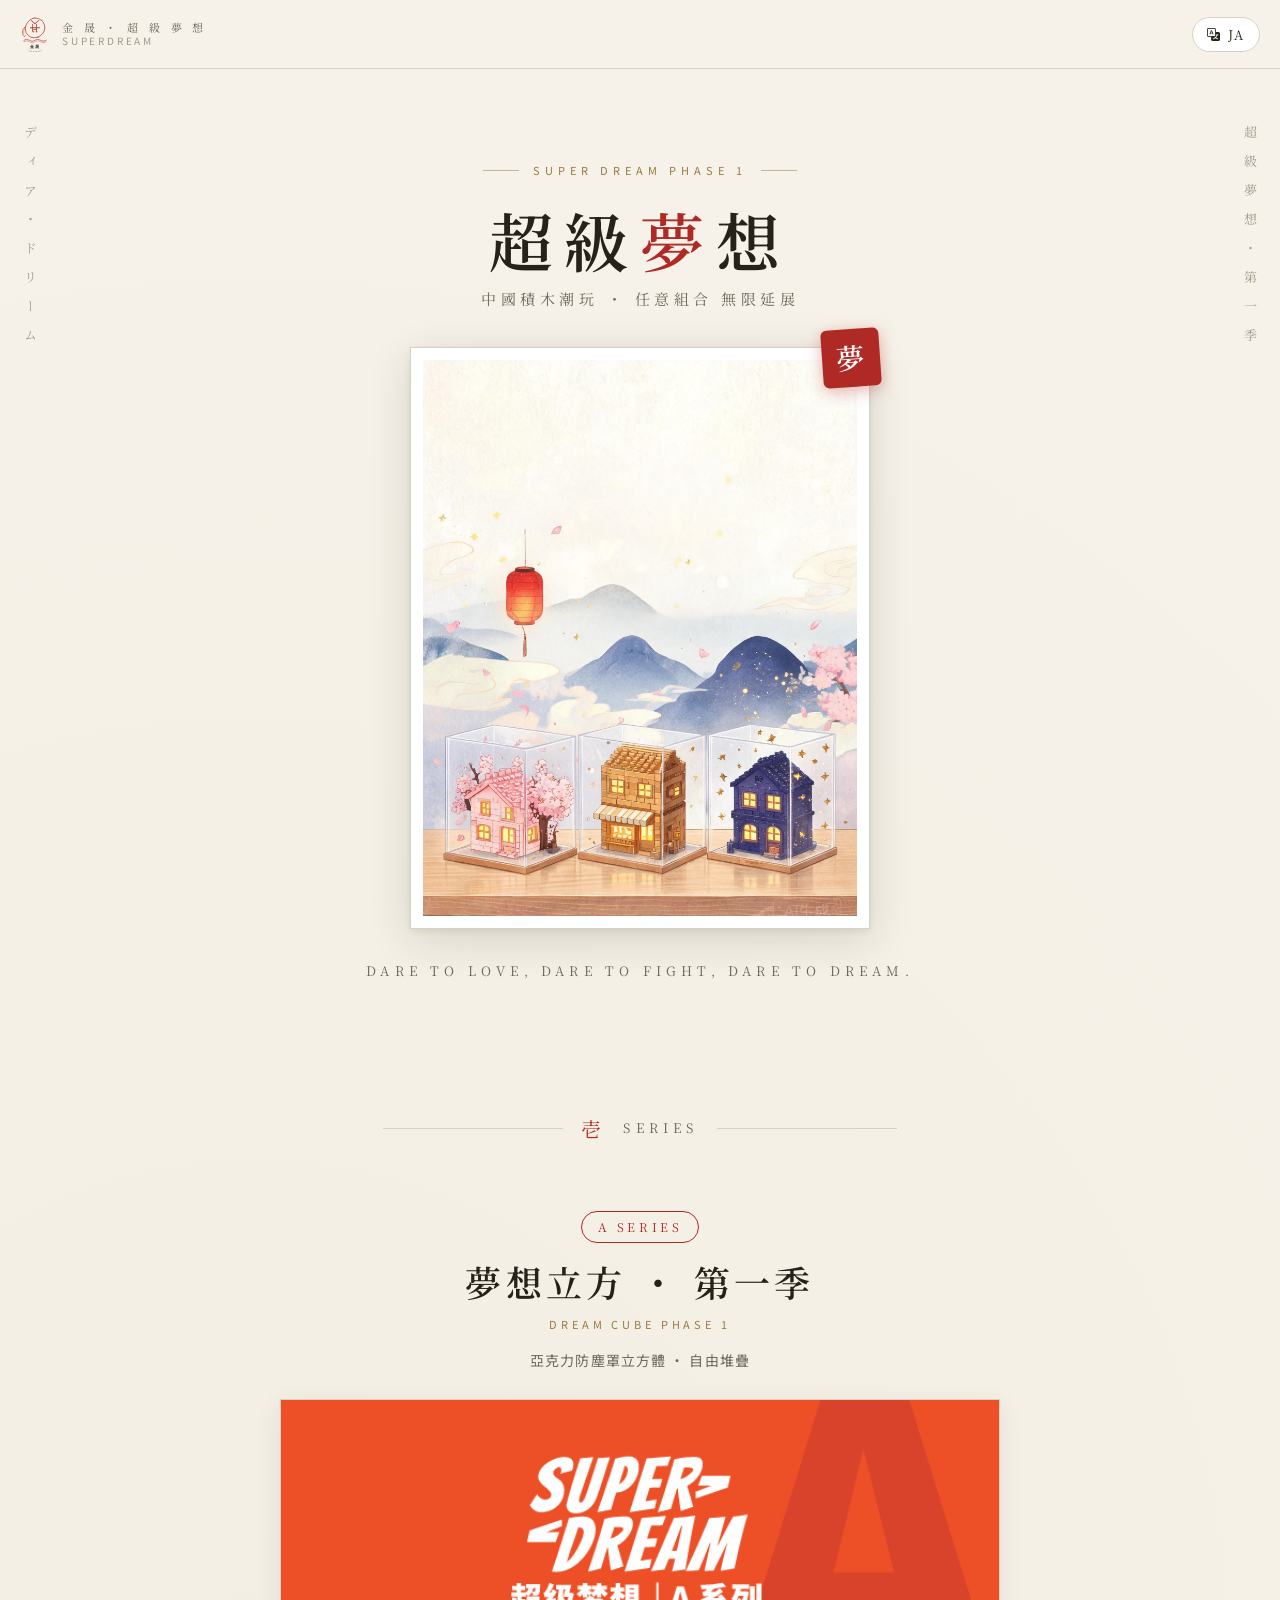
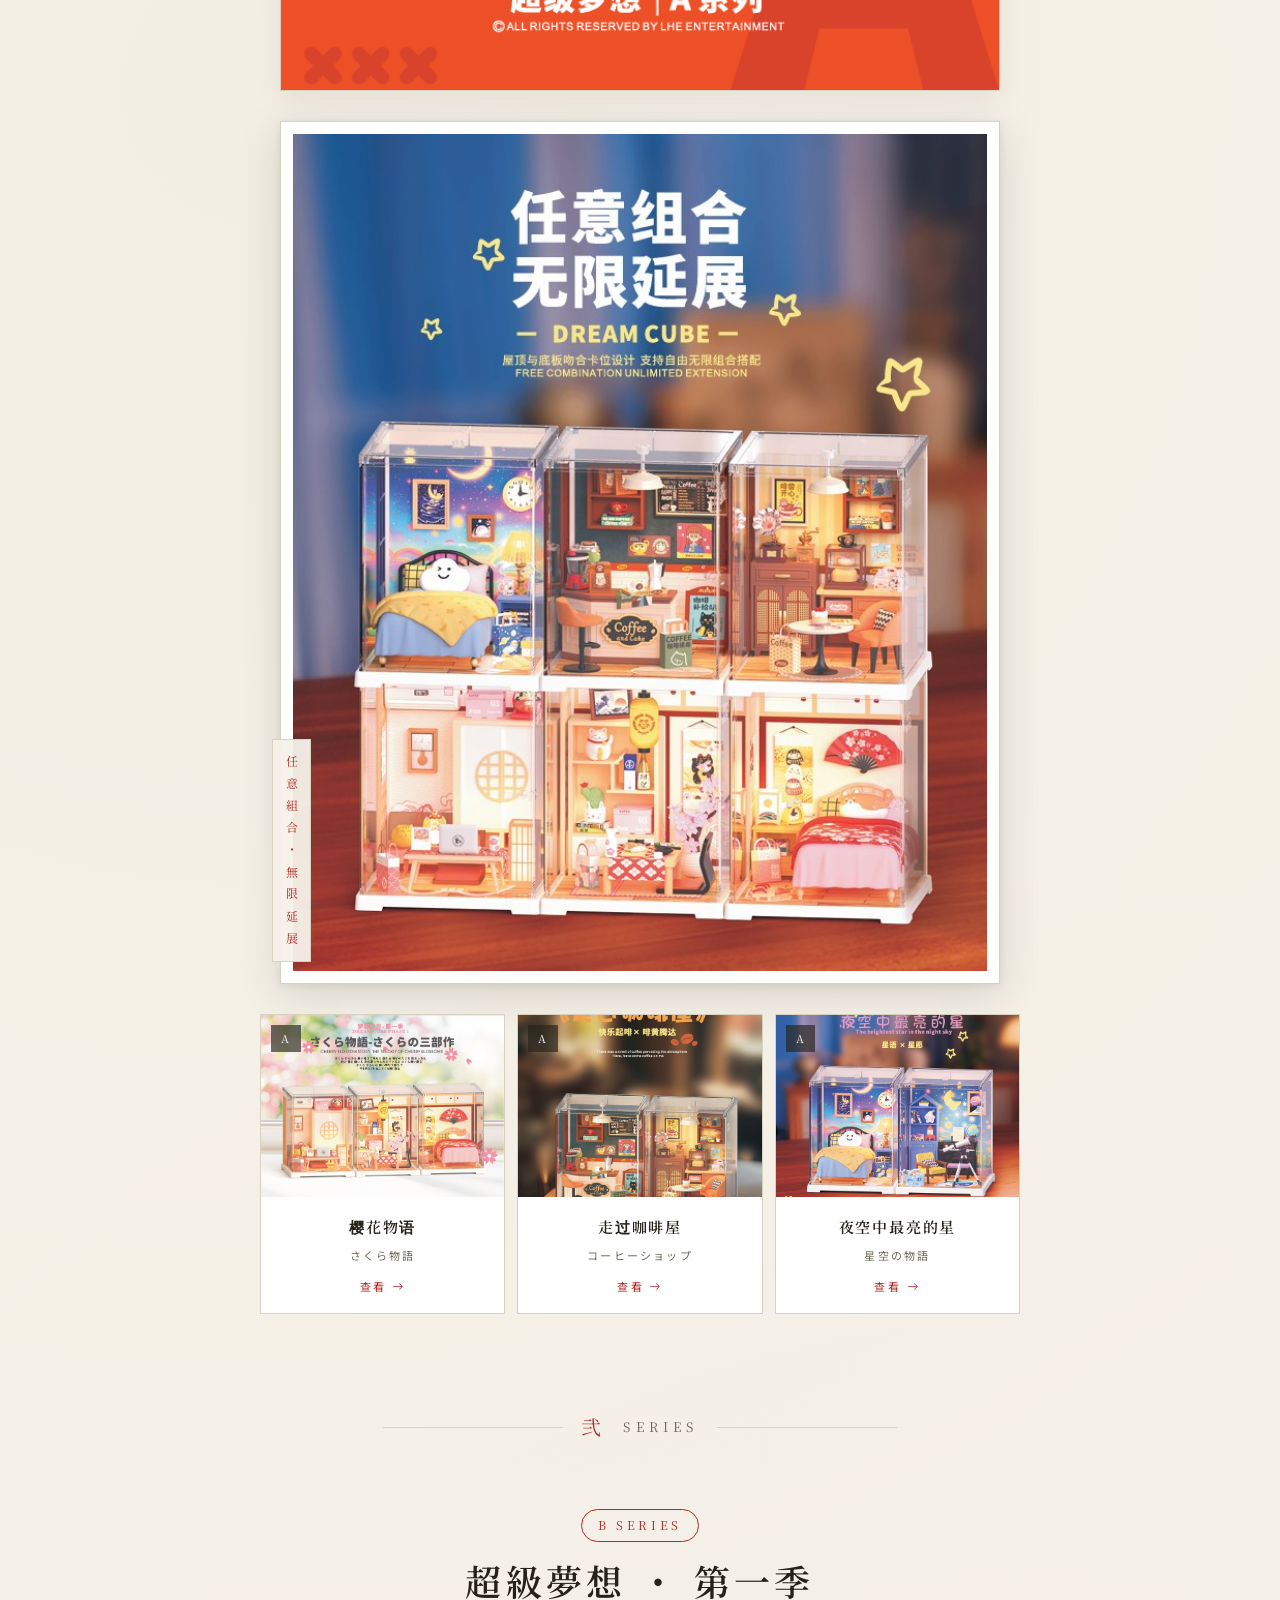
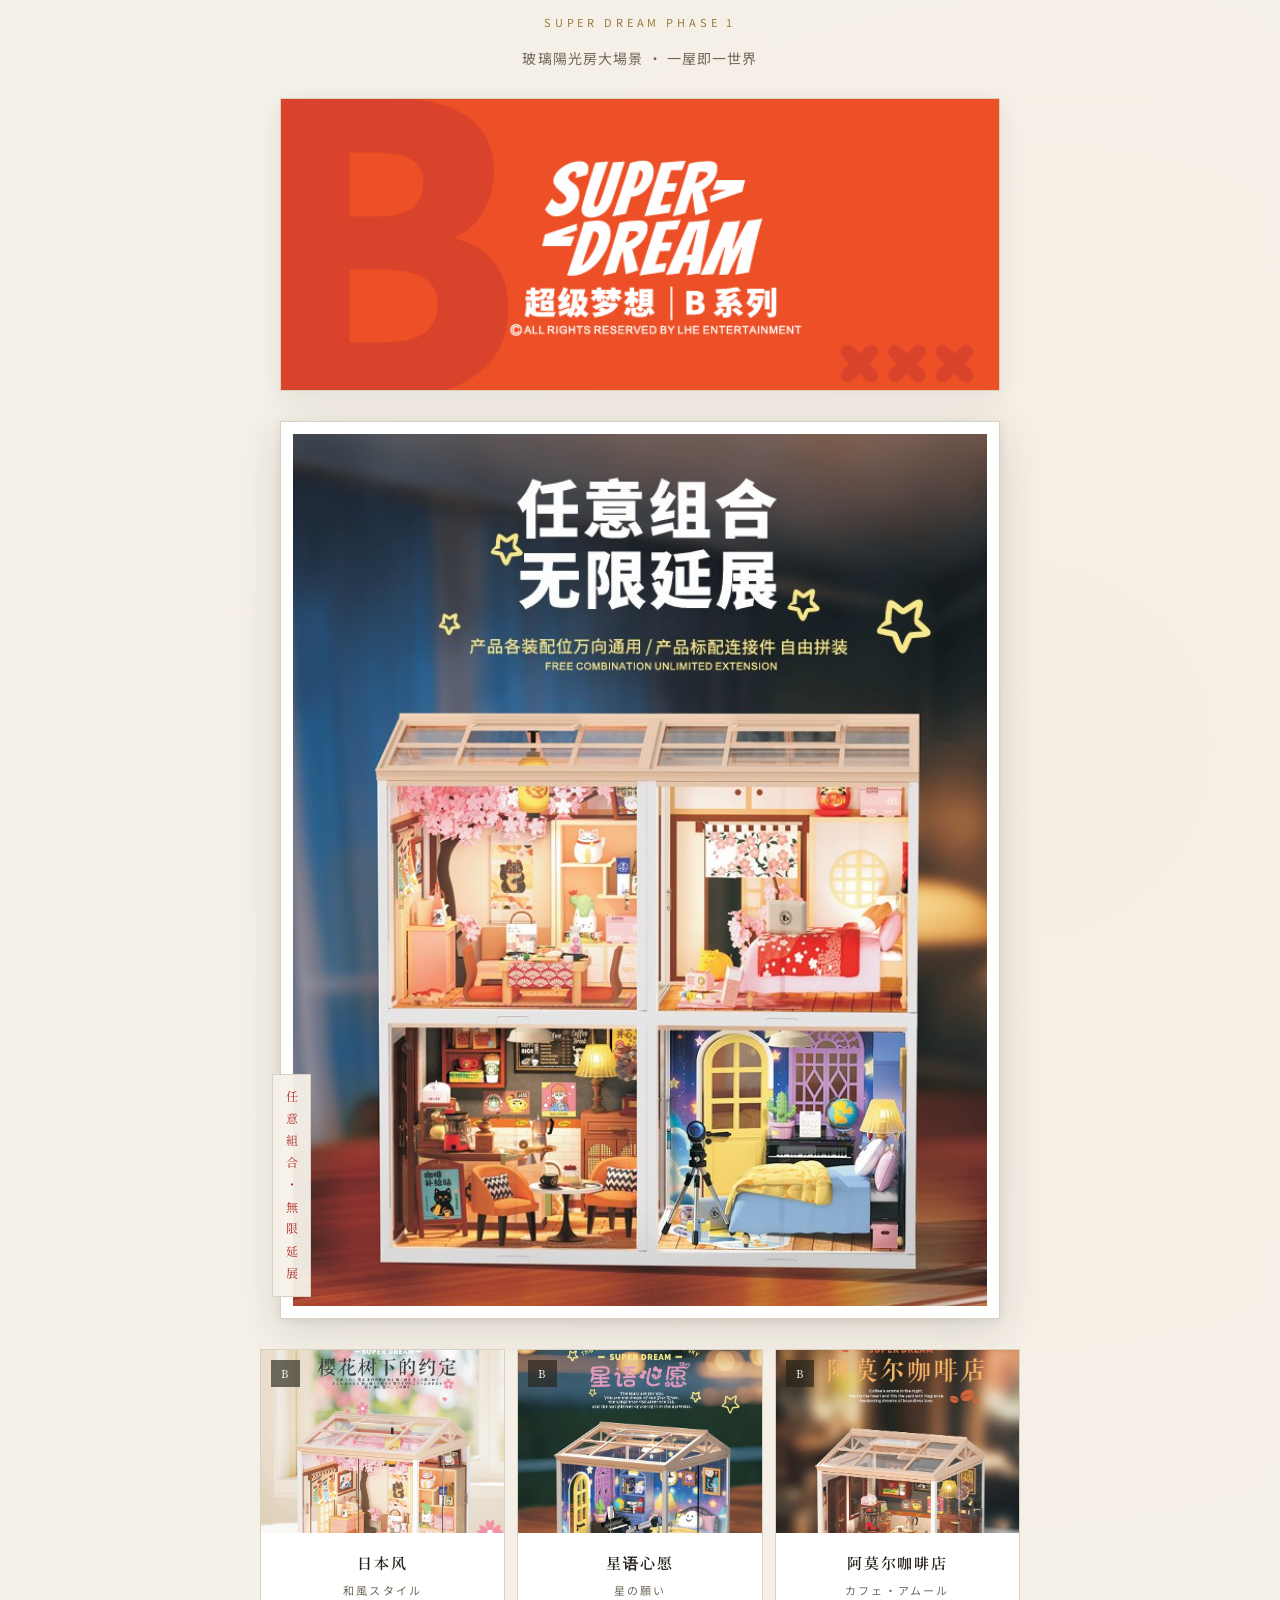
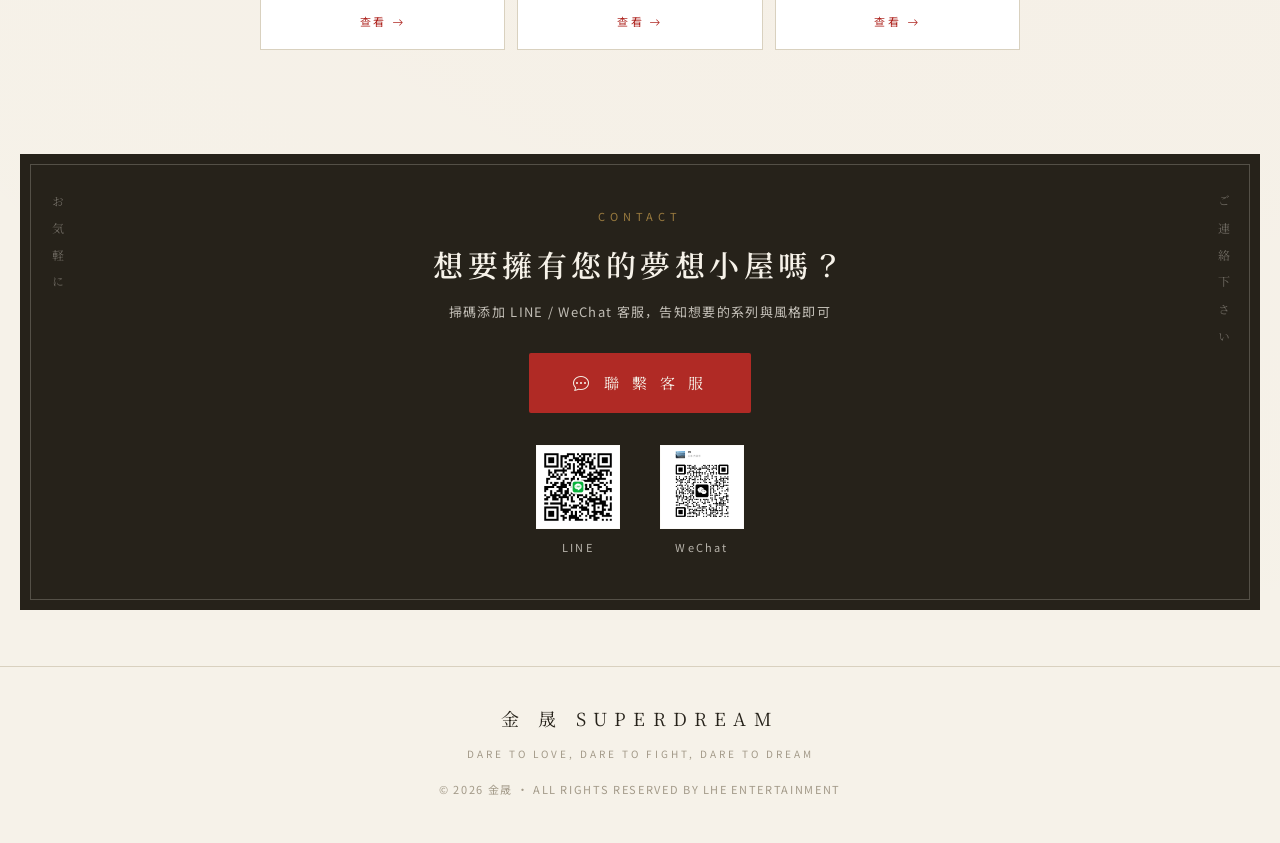
==== commit d54ef40f: "optimize for v2" ====
--- a/index.html
+++ b/index.html
@@ -11,7 +11,7 @@
   <link rel="preconnect" href="https://fonts.gstatic.com" crossorigin>
   <link href="https://fonts.googleapis.com/css2?family=Noto+Sans+JP:wght@300;400;500;700&family=Noto+Sans+SC:wght@300;400;500;700&family=Noto+Serif+JP:wght@400;500;600;700&family=Noto+Serif+SC:wght@400;500;600;700&display=swap" rel="stylesheet">
   <link href="https://cdn.jsdelivr.net/npm/bootstrap-icons@1.11.3/font/bootstrap-icons.min.css" rel="stylesheet">
-  <link rel="stylesheet" href="assets/css/style.css?v=5">
+  <link rel="stylesheet" href="assets/css/style.css?v=7">
 </head>
 <body>
 
@@ -40,7 +40,7 @@
 
       <div class="hero-art">
         <div class="frame">
-          <img src="assets/images/products/a-combo.jpg" alt="SUPERDREAM 任意组合无限延展">
+          <img src="assets/images/products/hero-main.jpg" alt="SUPERDREAM 梦想小屋 · 主视觉">
         </div>
         <div class="seal">夢</div>
       </div>
@@ -60,6 +60,10 @@
         <h2 class="series-block__title">夢想立方 ・ 第一季</h2>
         <p class="series-block__sub">DREAM CUBE PHASE 1</p>
         <p class="series-block__desc" data-i18n="seriesADesc">亞克力防塵罩立方體 ・ 自由堆疊</p>
+      </div>
+
+      <div class="series-banner">
+        <img src="assets/images/products/a-banner.png" alt="超级梦想 A系列" loading="lazy">
       </div>
 
       <div class="series-block__combo">
@@ -84,6 +88,10 @@
         <h2 class="series-block__title">超級夢想 ・ 第一季</h2>
         <p class="series-block__sub">SUPER DREAM PHASE 1</p>
         <p class="series-block__desc" data-i18n="seriesBDesc">玻璃陽光房大場景 ・ 一屋即一世界</p>
+      </div>
+
+      <div class="series-banner">
+        <img src="assets/images/products/b-banner.png" alt="超级梦想 B系列" loading="lazy">
       </div>
 
       <div class="series-block__combo">
--- a/assets/css/style.css
+++ b/assets/css/style.css
@@ -173,7 +173,7 @@
 
 .hero-art {
   position: relative;
-  max-width: 680px;
+  max-width: 460px;
   margin: 0 auto;
 }
 
@@ -186,8 +186,7 @@
 
 .hero-art img {
   width: 100%;
-  aspect-ratio: 16 / 9;
-  object-fit: cover;
+  height: auto;
 }
 
 /* 朱印章 */
@@ -296,6 +295,19 @@
   color: var(--ink-soft);
   margin-top: 12px;
   letter-spacing: 0.08em;
+}
+
+/* 系列横幅（物料 banner 图） */
+.series-banner {
+  max-width: 720px;
+  margin: 26px auto 30px;
+}
+
+.series-banner img {
+  width: 100%;
+  display: block;
+  border: 1px solid var(--line);
+  box-shadow: 0 6px 24px rgba(38, 34, 26, 0.08);
 }
 
 /* 系列组合大图 */
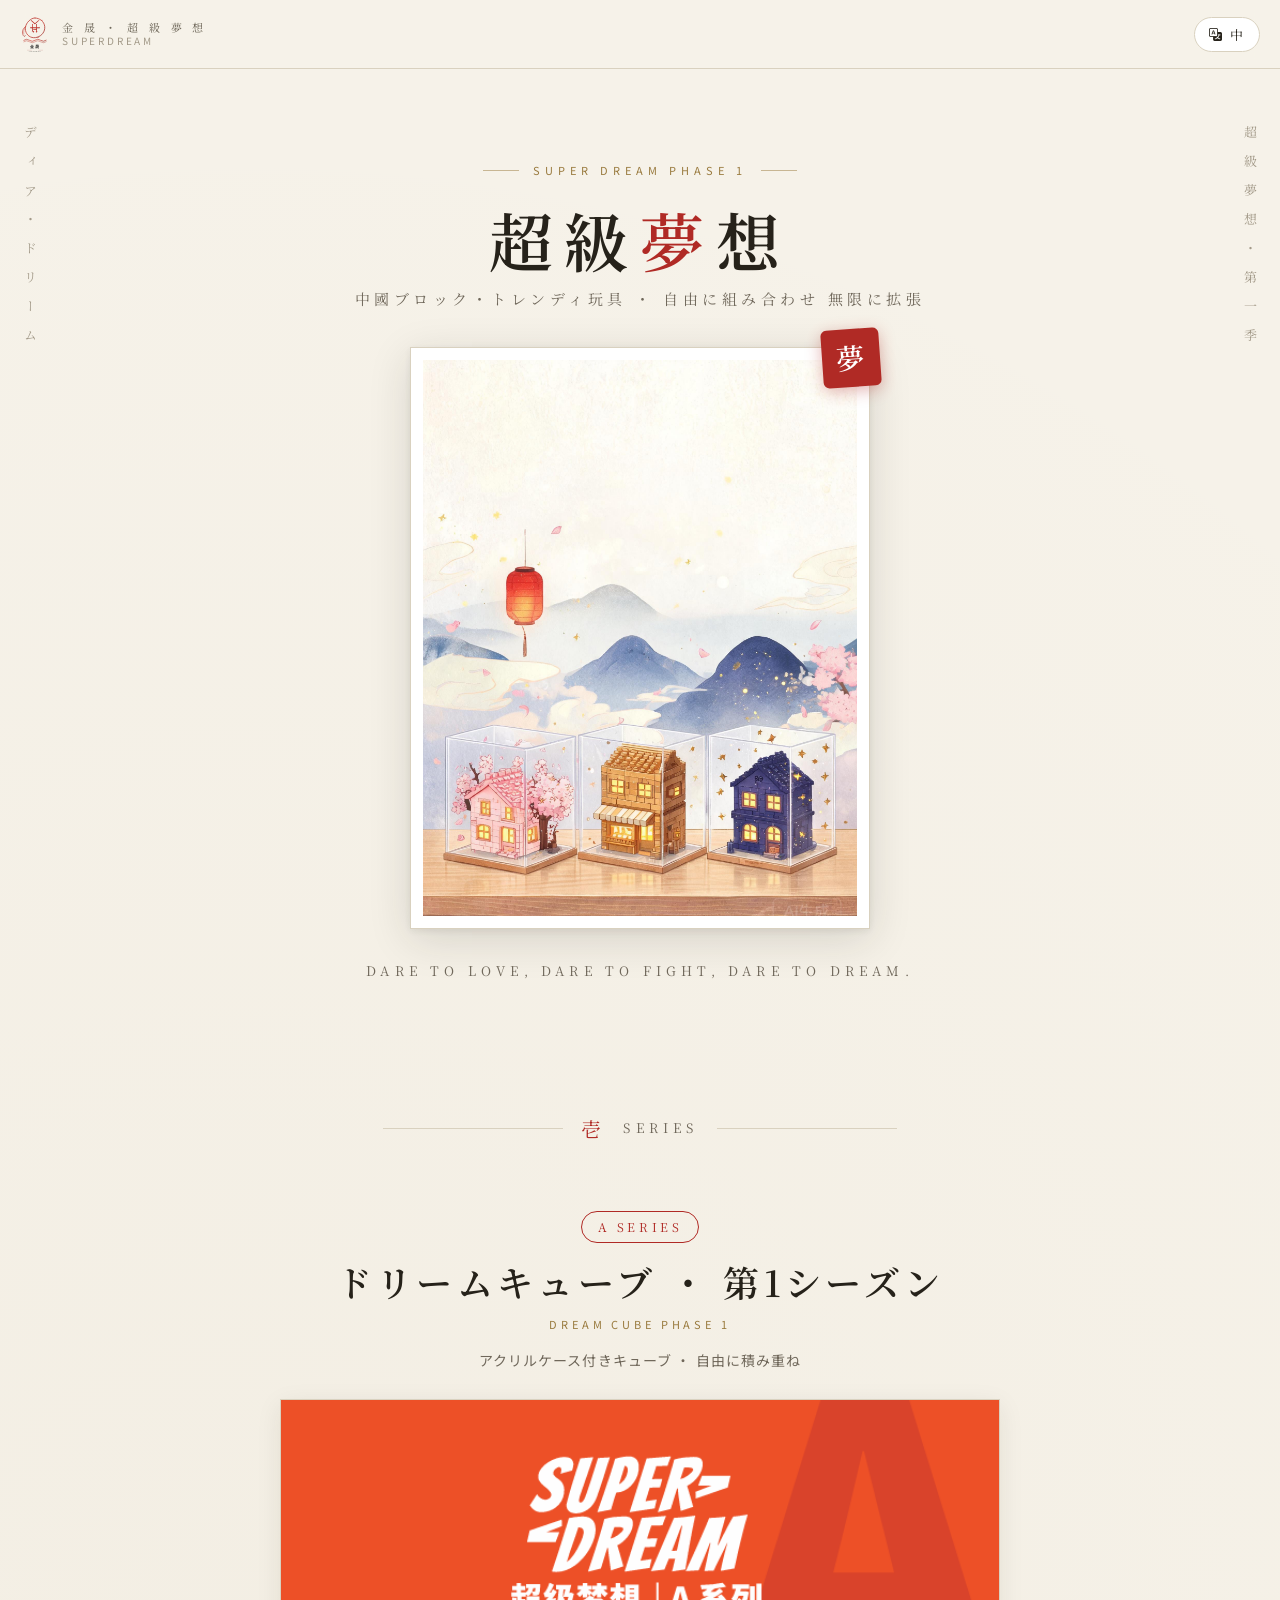
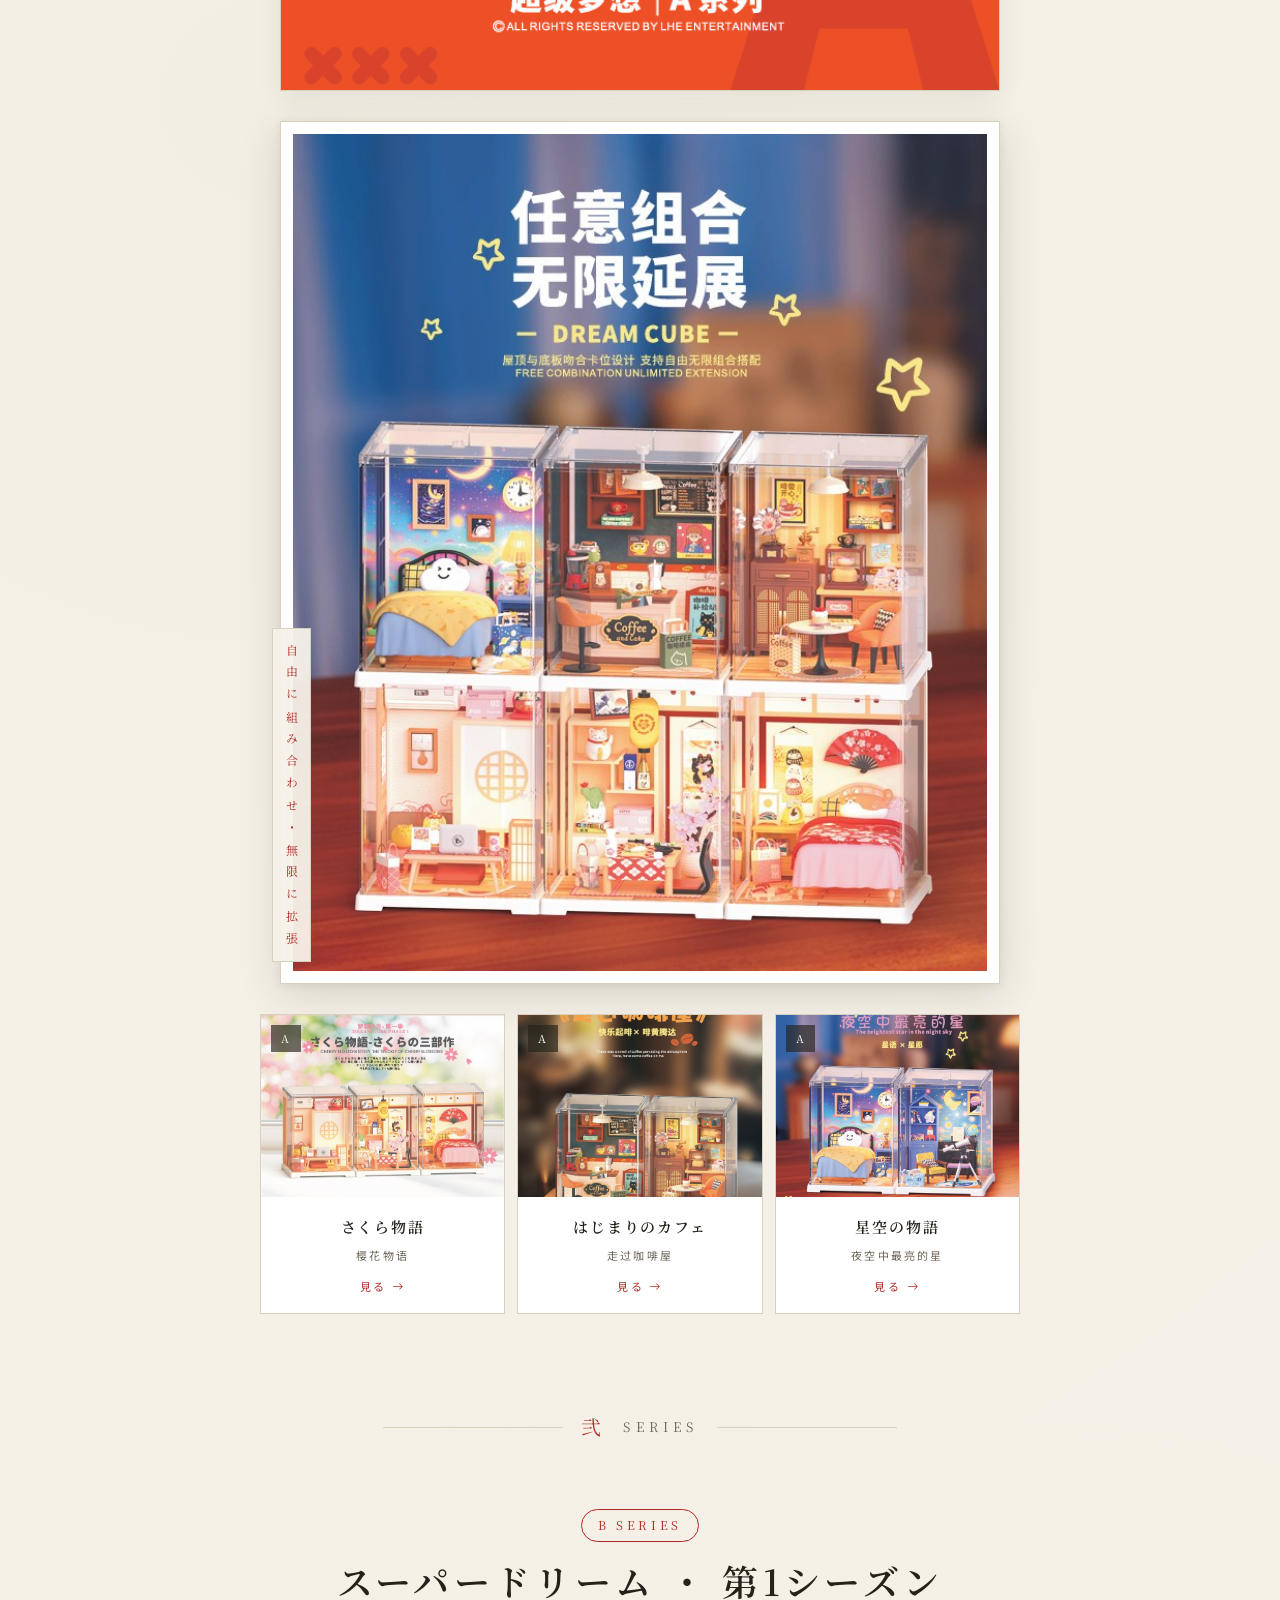
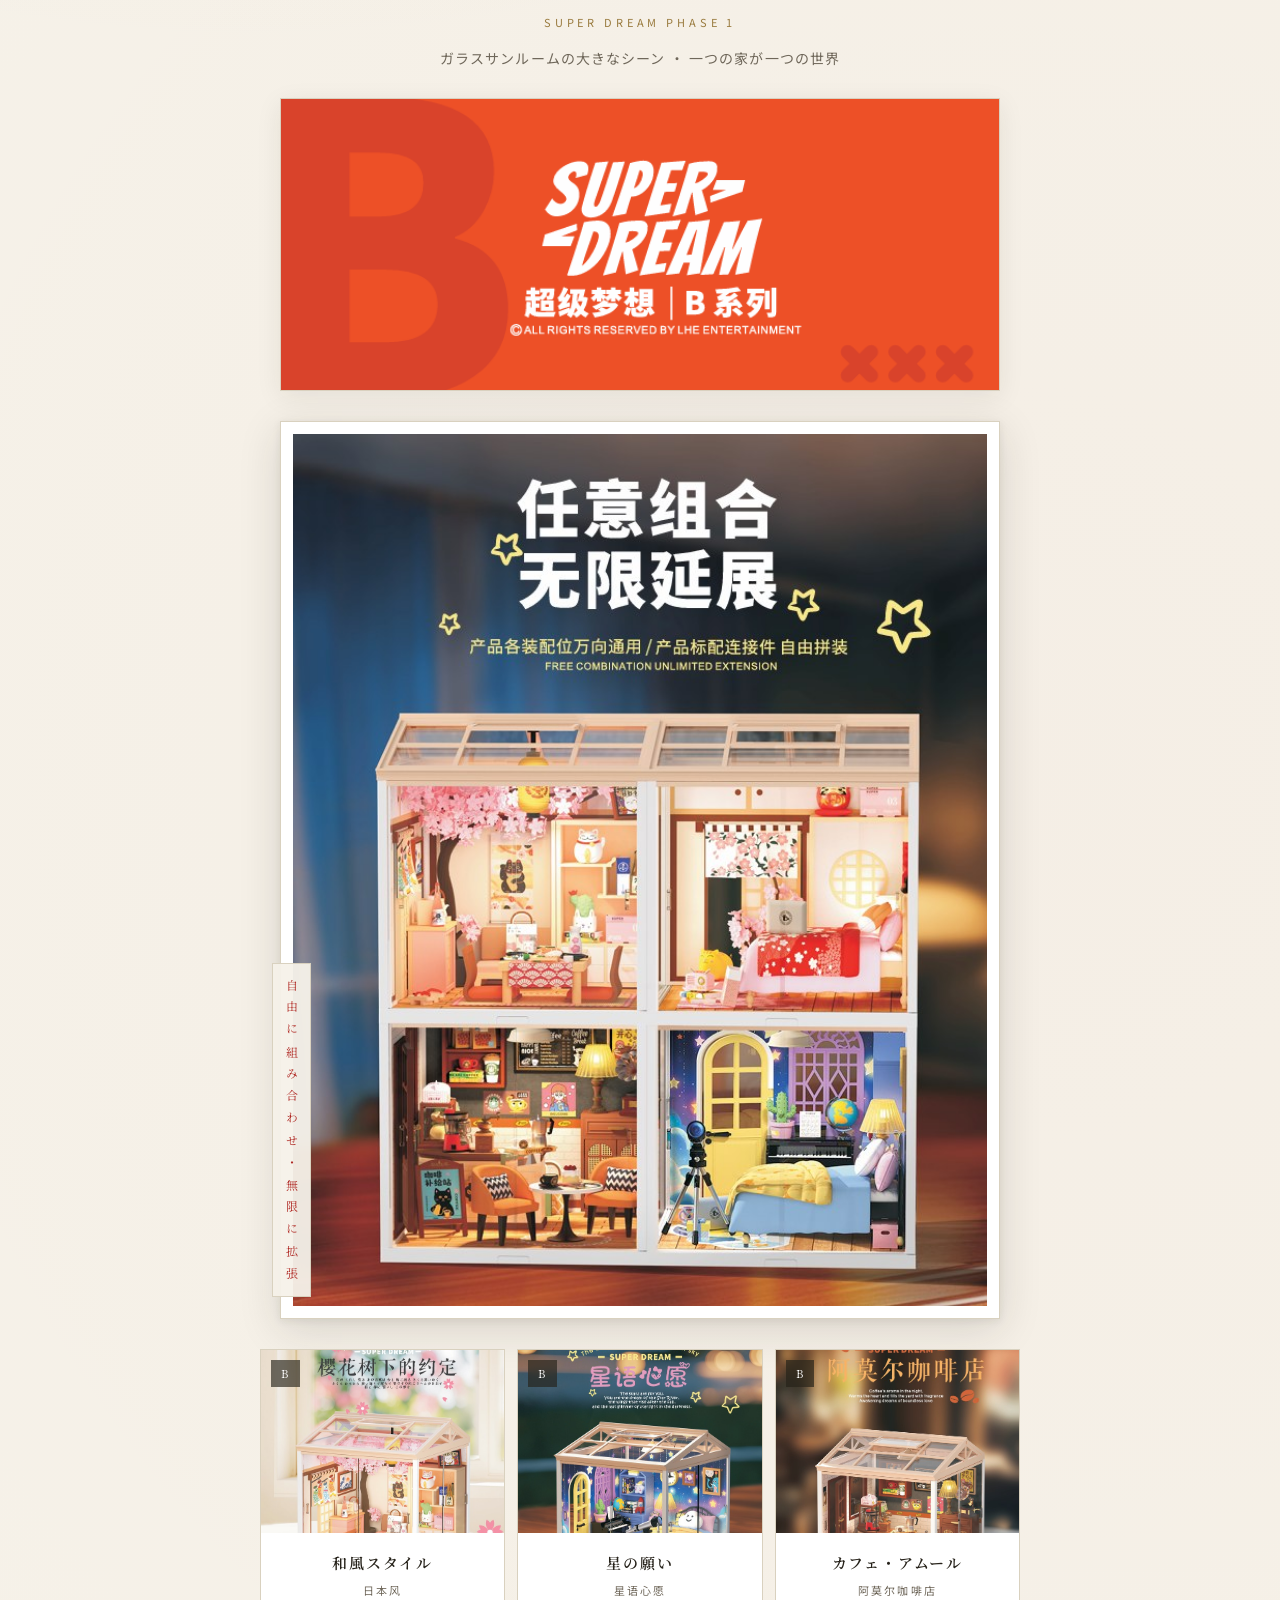
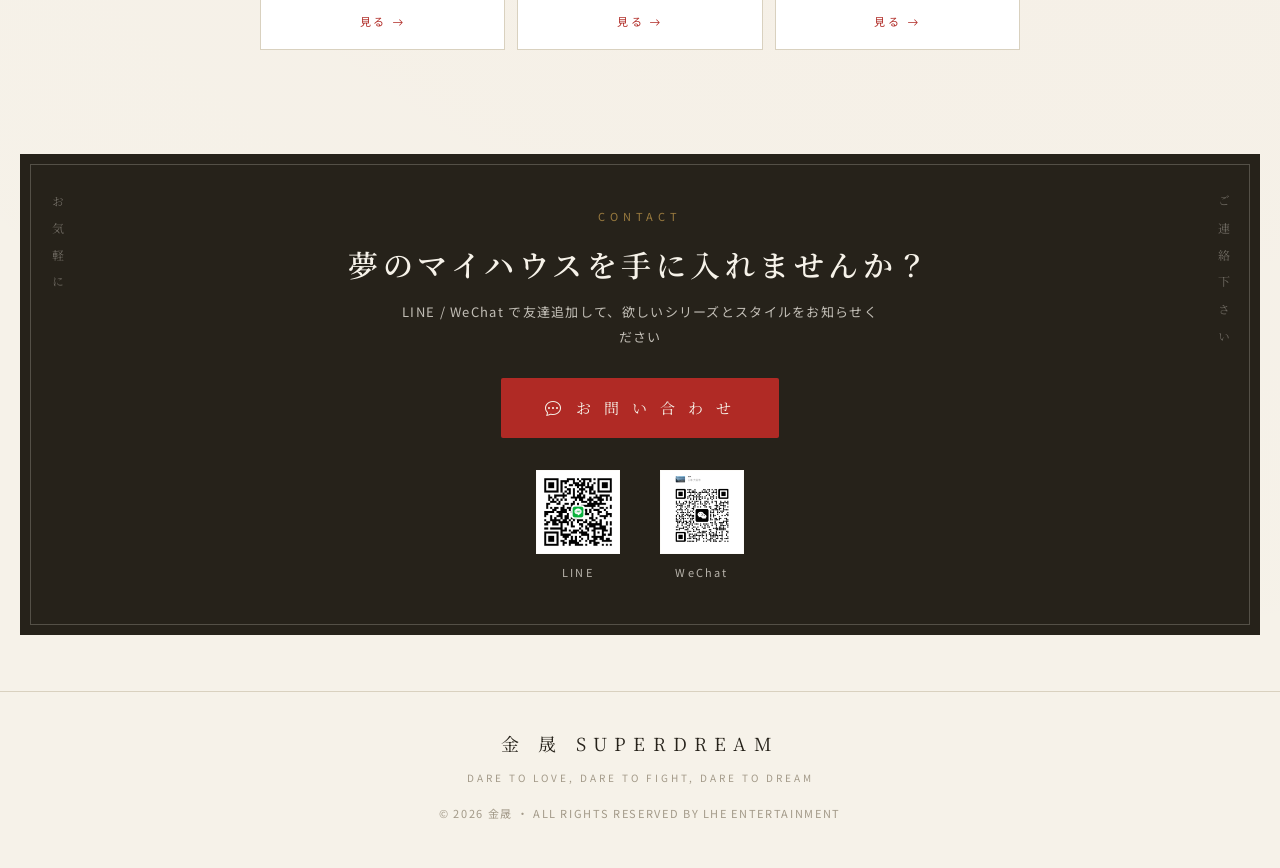
==== commit c7de32b5: "lang jp first" ====
--- a/index.html
+++ b/index.html
@@ -1,11 +1,11 @@
 <!DOCTYPE html>
-<html lang="zh-Hant">
+<html lang="ja">
 <head>
   <meta charset="UTF-8">
   <meta name="viewport" content="width=device-width, initial-scale=1, viewport-fit=cover">
   <meta name="theme-color" content="#f6f2e9">
-  <meta name="description" content="金晟 SUPERDREAM 超级梦想 — 梦想立方A系列 / 超级梦想B系列，日本风・咖啡风・星空风三大主题，任意组合无限延展。">
-  <title>SUPERDREAM 超级梦想 ・ 金晟</title>
+  <meta name="description" content="金晟 SUPERDREAM スーパードリーム — ドリームキューブAシリーズ / スーパードリームBシリーズ、和風・カフェ・星空の3テーマ、自由に組み合わせ無限に拡張。">
+  <title>SUPERDREAM スーパードリーム ・ 金晟</title>
 
   <link rel="preconnect" href="https://fonts.googleapis.com">
   <link rel="preconnect" href="https://fonts.gstatic.com" crossorigin>
@@ -25,7 +25,7 @@
       </div>
     </div>
     <button class="lang-btn" id="langSwitch" aria-label="言語切替">
-      <i class="bi bi-translate"></i><span id="langSwitchText">JA</span>
+      <i class="bi bi-translate"></i><span id="langSwitchText">中</span>
     </button>
   </header>
 
@@ -36,7 +36,7 @@
       <span class="v-deco v-deco--right">超 級 夢 想 ・ 第 一 季</span>
       <p class="hero-kicker">SUPER DREAM PHASE 1</p>
       <h1 class="hero-title">超級<span class="accent">夢</span>想</h1>
-      <p class="hero-sub" data-i18n="heroSub">中國積木潮玩 ・ 任意組合 無限延展</p>
+      <p class="hero-sub" data-i18n="heroSub">中國ブロック・トレンディ玩具 ・ 自由に組み合わせ 無限に拡張</p>
 
       <div class="hero-art">
         <div class="frame">
@@ -57,9 +57,9 @@
     <section class="series-block" id="seriesA">
       <div class="series-block__head">
         <span class="series-block__badge">A SERIES</span>
-        <h2 class="series-block__title">夢想立方 ・ 第一季</h2>
+        <h2 class="series-block__title" data-i18n="seriesATitle">ドリームキューブ ・ 第1シーズン</h2>
         <p class="series-block__sub">DREAM CUBE PHASE 1</p>
-        <p class="series-block__desc" data-i18n="seriesADesc">亞克力防塵罩立方體 ・ 自由堆疊</p>
+        <p class="series-block__desc" data-i18n="seriesADesc">アクリルケース付きキューブ ・ 自由に積み重ね</p>
       </div>
 
       <div class="series-banner">
@@ -70,7 +70,7 @@
         <div class="frame">
           <img src="assets/images/products/a-combo.jpg" alt="A系列 任意组合无限延展" loading="lazy">
         </div>
-        <span class="combo-note" data-i18n="comboNote">任 意 組 合 ・ 無 限 延 展</span>
+        <span class="combo-note" data-i18n="comboNote">自 由 に 組 み 合 わ せ ・ 無 限 に 拡 張</span>
       </div>
 
       <div class="theme-grid" id="themeGridA"></div>
@@ -85,9 +85,9 @@
     <section class="series-block" id="seriesB">
       <div class="series-block__head">
         <span class="series-block__badge">B SERIES</span>
-        <h2 class="series-block__title">超級夢想 ・ 第一季</h2>
+        <h2 class="series-block__title" data-i18n="seriesBTitle">スーパードリーム ・ 第1シーズン</h2>
         <p class="series-block__sub">SUPER DREAM PHASE 1</p>
-        <p class="series-block__desc" data-i18n="seriesBDesc">玻璃陽光房大場景 ・ 一屋即一世界</p>
+        <p class="series-block__desc" data-i18n="seriesBDesc">ガラスサンルームの大きなシーン ・ 一つの家が一つの世界</p>
       </div>
 
       <div class="series-banner">
@@ -98,7 +98,7 @@
         <div class="frame">
           <img src="assets/images/products/b-combo.jpg" alt="B系列 任意组合无限延展" loading="lazy">
         </div>
-        <span class="combo-note" data-i18n="comboNote">任 意 組 合 ・ 無 限 延 展</span>
+        <span class="combo-note" data-i18n="comboNote">自 由 に 組 み 合 わ せ ・ 無 限 に 拡 張</span>
       </div>
 
       <div class="theme-grid" id="themeGridB"></div>
@@ -109,10 +109,10 @@
       <span class="v-deco v-deco--left">お 気 軽 に</span>
       <span class="v-deco v-deco--right">ご 連 絡 下 さ い</span>
       <p class="kicker">CONTACT</p>
-      <h2 data-i18n="ctaTitle">想要擁有您的夢想小屋嗎？</h2>
-      <p class="lead" data-i18n="ctaLead">掃碼添加 LINE / WeChat 客服，告知想要的系列與風格即可</p>
+      <h2 data-i18n="ctaTitle">夢のマイハウスを手に入れませんか？</h2>
+      <p class="lead" data-i18n="ctaLead">LINE / WeChat で友達追加して、欲しいシリーズとスタイルをお知らせください</p>
       <a class="cta-btn" href="contact.html" id="ctaBtn">
-        <i class="bi bi-chat-dots"></i><span data-i18n="ctaBtn">聯 繫 客 服</span>
+        <i class="bi bi-chat-dots"></i><span data-i18n="ctaBtn">お 問 い 合 わ せ</span>
       </a>
       <div class="cta-qr-row">
         <div class="cta-qr">
@@ -135,8 +135,8 @@
   </footer>
 
   <script src="https://cdn.jsdelivr.net/npm/jquery@3.7.1/dist/jquery.min.js"></script>
-  <script src="assets/js/data.js?v=5"></script>
-  <script src="assets/js/i18n.js?v=5"></script>
-  <script src="assets/js/home.js?v=5"></script>
+  <script src="assets/js/data.js?v=6"></script>
+  <script src="assets/js/i18n.js?v=6"></script>
+  <script src="assets/js/home.js?v=6"></script>
 </body>
 </html>
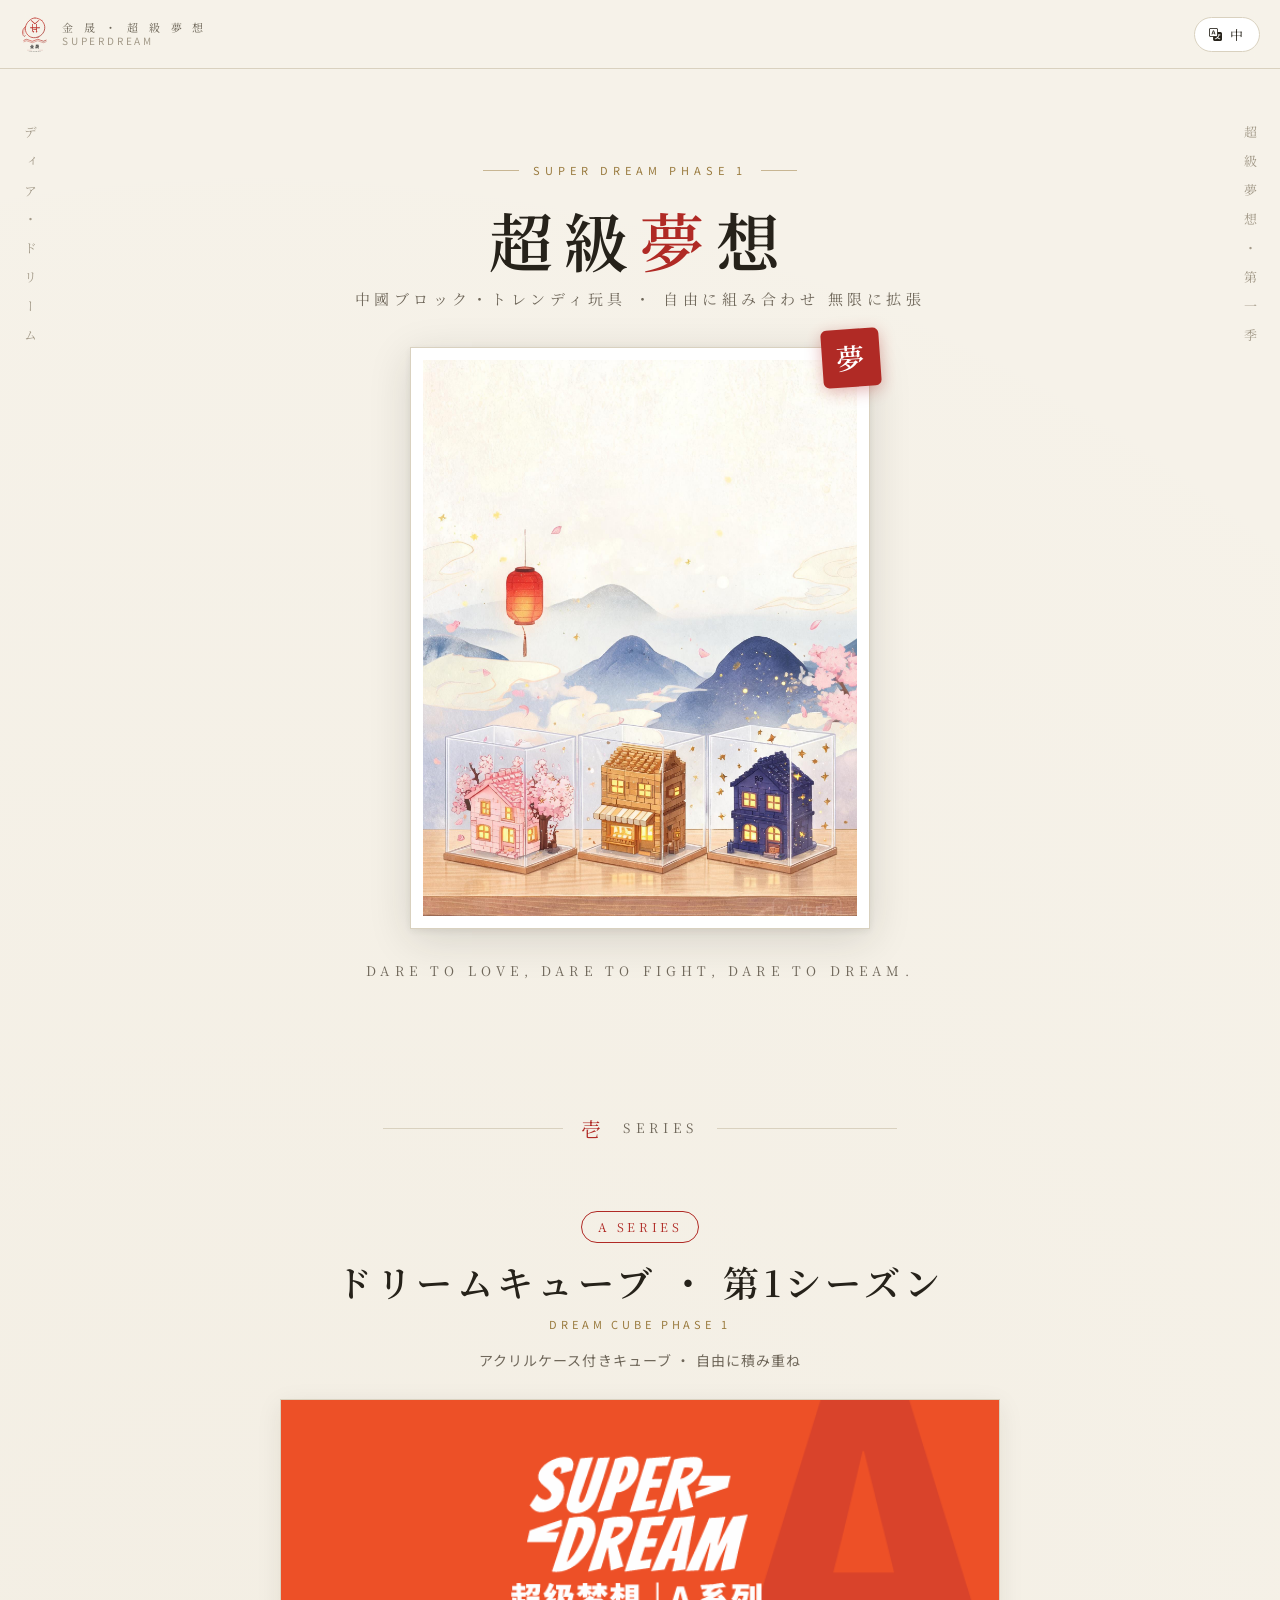
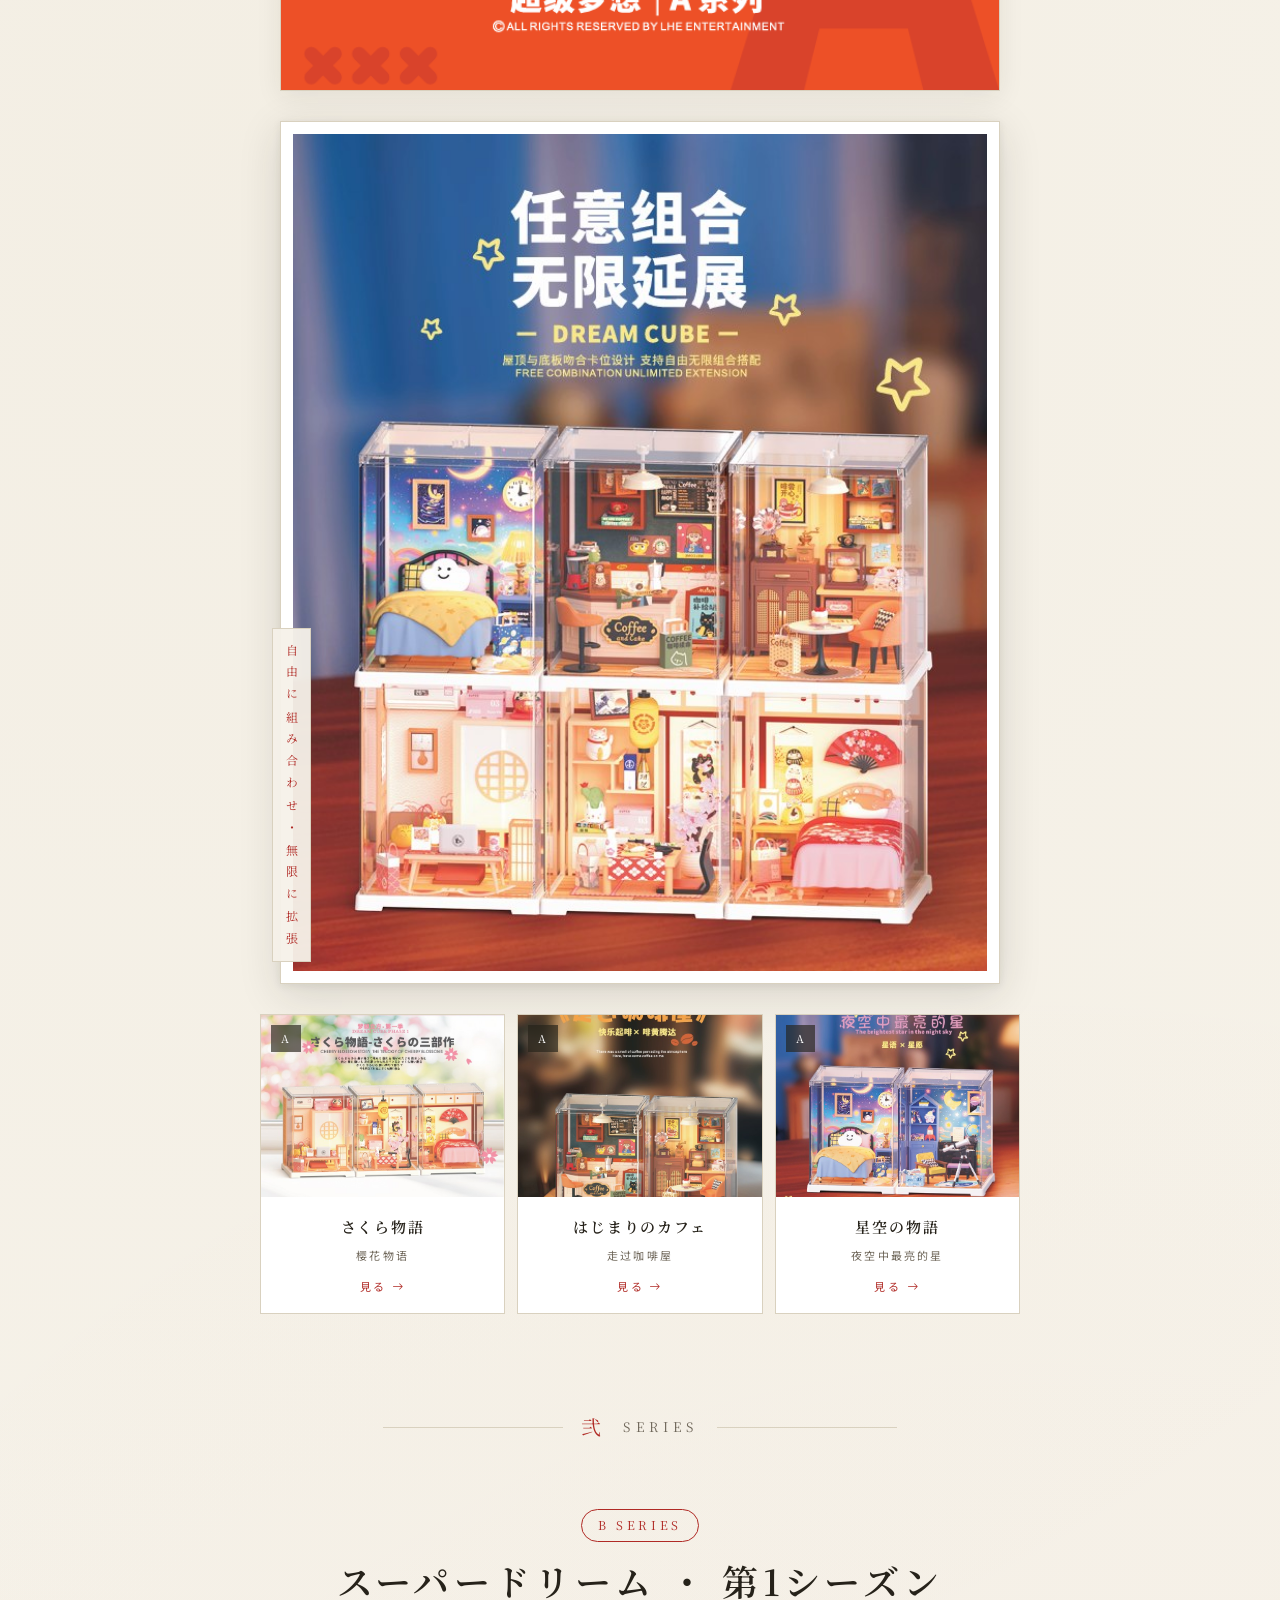
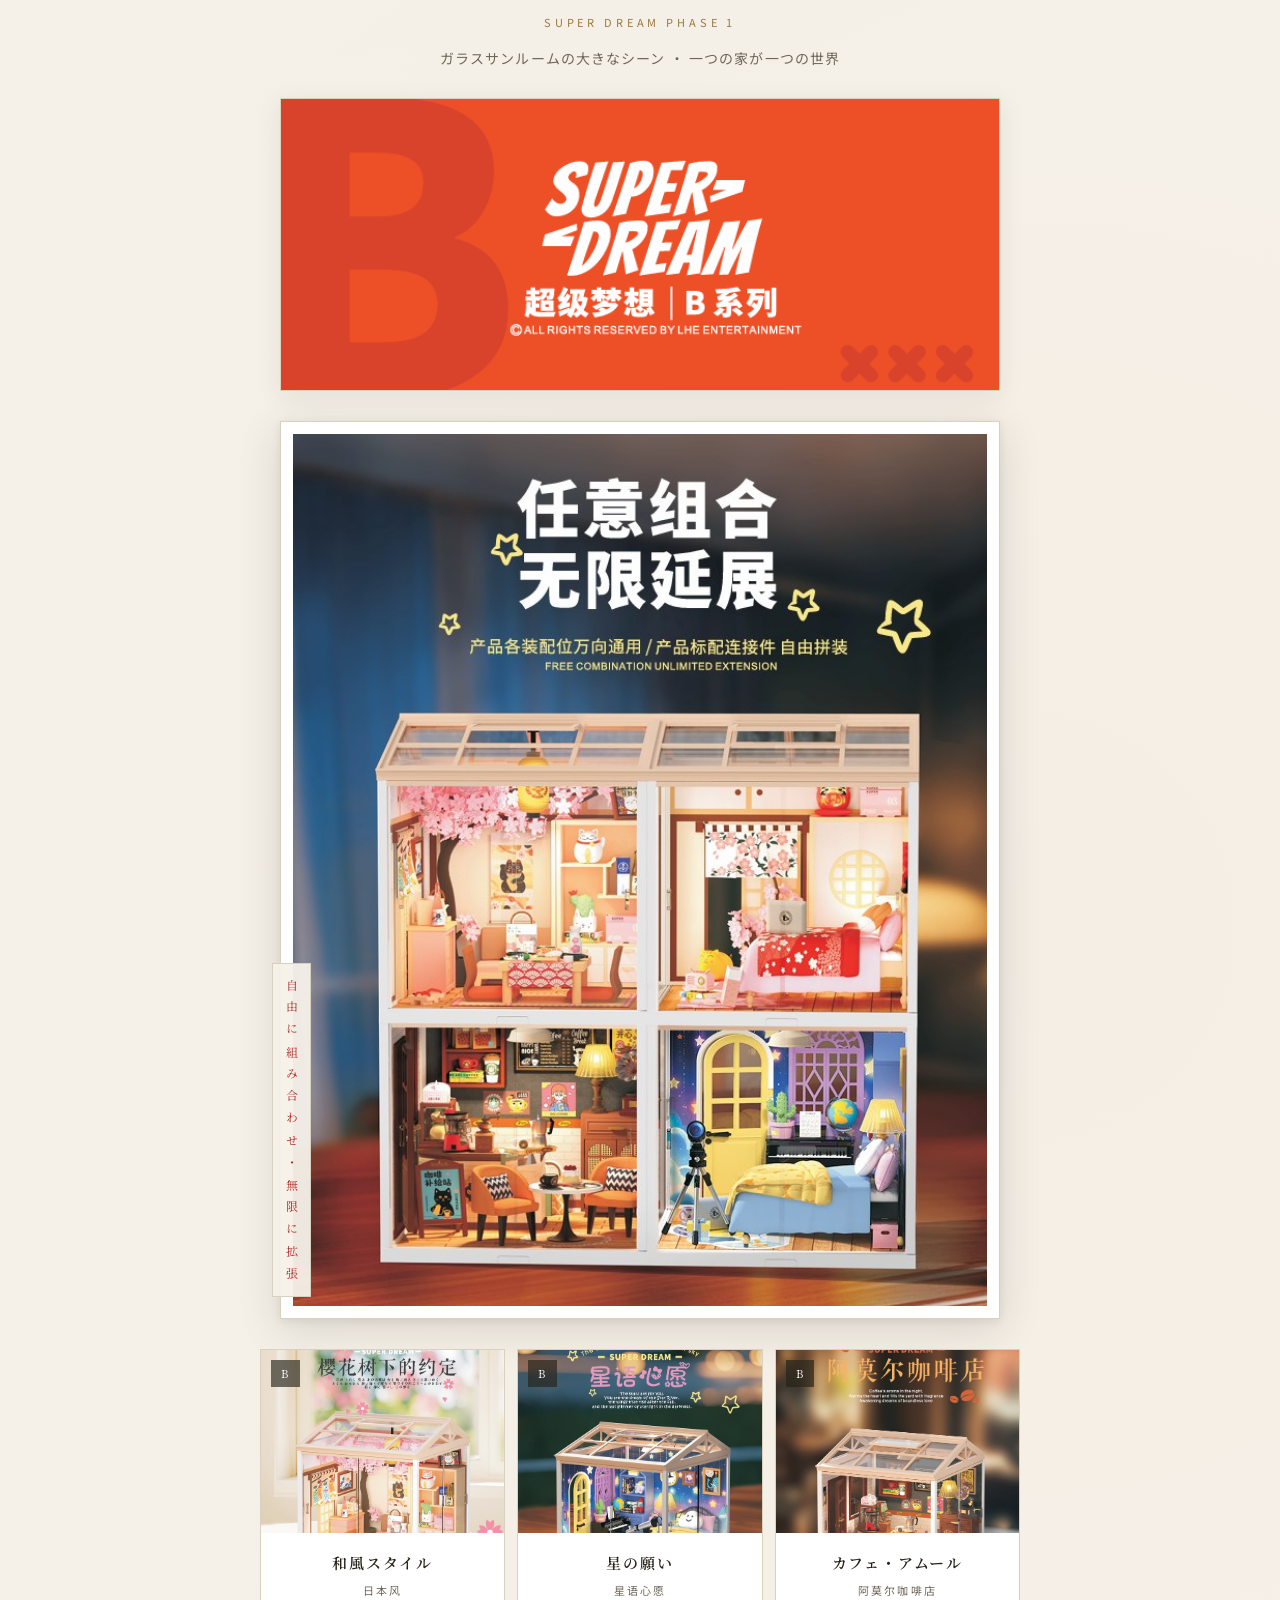
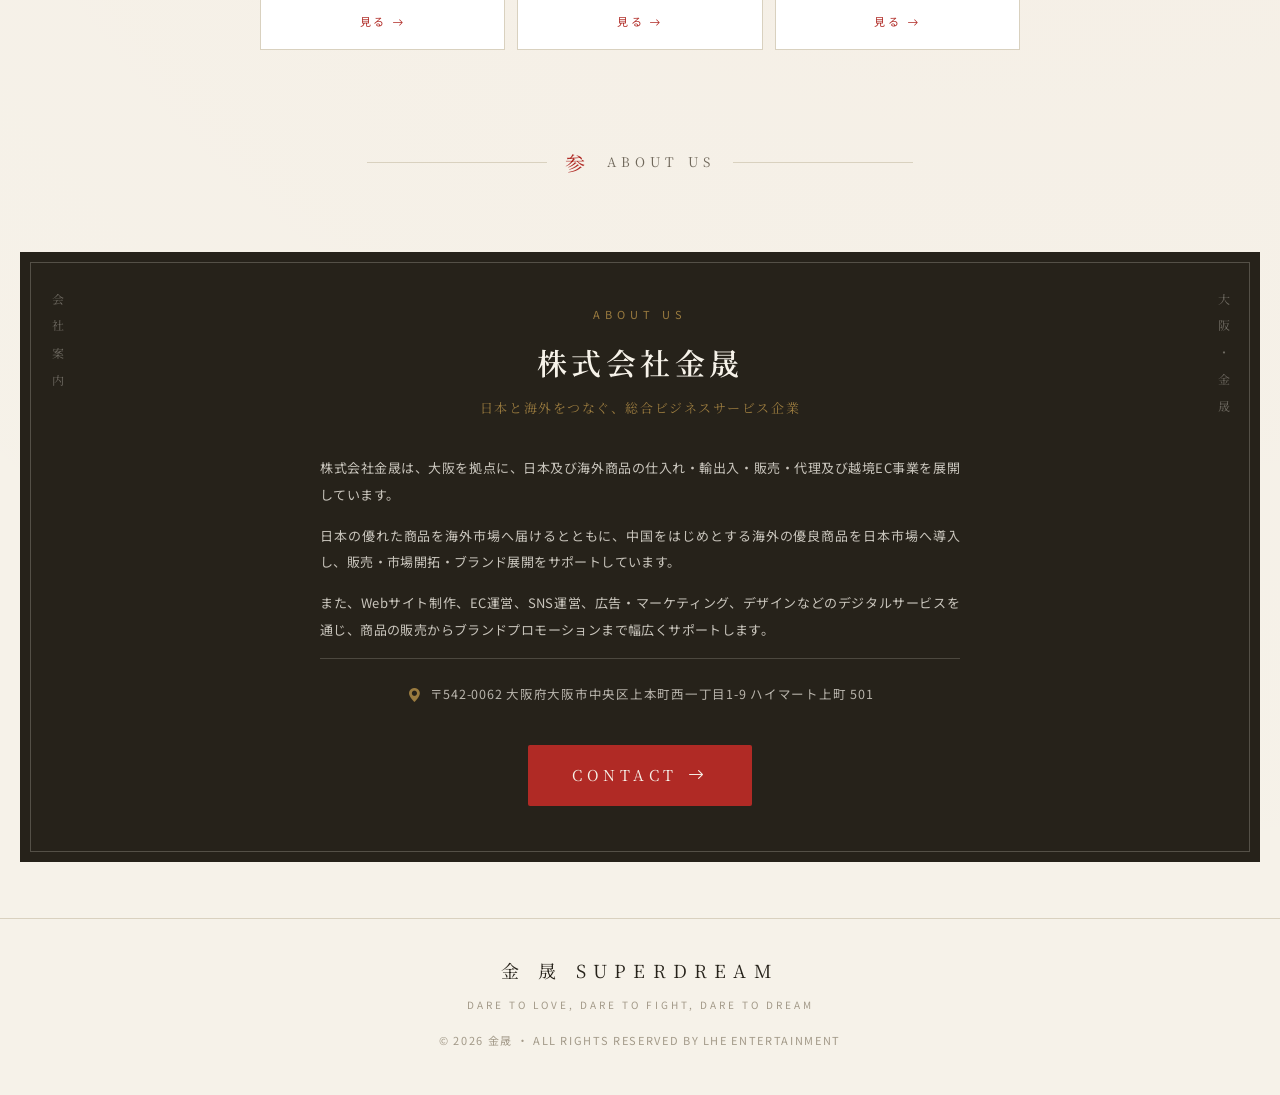
==== commit 5a1eadac: "ABOUT US" ====
--- a/index.html
+++ b/index.html
@@ -11,7 +11,7 @@
   <link rel="preconnect" href="https://fonts.gstatic.com" crossorigin>
   <link href="https://fonts.googleapis.com/css2?family=Noto+Sans+JP:wght@300;400;500;700&family=Noto+Sans+SC:wght@300;400;500;700&family=Noto+Serif+JP:wght@400;500;600;700&family=Noto+Serif+SC:wght@400;500;600;700&display=swap" rel="stylesheet">
   <link href="https://cdn.jsdelivr.net/npm/bootstrap-icons@1.11.3/font/bootstrap-icons.min.css" rel="stylesheet">
-  <link rel="stylesheet" href="assets/css/style.css?v=7">
+  <link rel="stylesheet" href="assets/css/style.css?v=10">
 </head>
 <body>
 
@@ -104,26 +104,30 @@
       <div class="theme-grid" id="themeGridB"></div>
     </section>
 
-    <!-- 联系区块 -->
-    <section class="cta-block">
-      <span class="v-deco v-deco--left">お 気 軽 に</span>
-      <span class="v-deco v-deco--right">ご 連 絡 下 さ い</span>
-      <p class="kicker">CONTACT</p>
-      <h2 data-i18n="ctaTitle">夢のマイハウスを手に入れませんか？</h2>
-      <p class="lead" data-i18n="ctaLead">LINE / WeChat で友達追加して、欲しいシリーズとスタイルをお知らせください</p>
+    <!-- ABOUT US 会社案内 -->
+    <div class="section-divider">
+      <span class="no">参</span>
+      <span class="label">ABOUT US</span>
+    </div>
+
+    <section class="about-block">
+      <span class="v-deco v-deco--left">会 社 案 内</span>
+      <span class="v-deco v-deco--right">大 阪 ・ 金 晟</span>
+      <p class="kicker">ABOUT US</p>
+      <h2 class="about-name">株式会社金晟</h2>
+      <p class="about-tagline" data-i18n="companyTagline">日本と海外をつなぐ、総合ビジネスサービス企業</p>
+      <div class="about-body">
+        <p data-i18n="companyP1">株式会社金晟は、大阪を拠点に、日本及び海外商品の仕入れ・輸出入・販売・代理及び越境EC事業を展開しています。</p>
+        <p data-i18n="companyP2">日本の優れた商品を海外市場へ届けるとともに、中国をはじめとする海外の優良商品を日本市場へ導入し、販売・市場開拓・ブランド展開をサポートしています。</p>
+        <p data-i18n="companyP3">また、Webサイト制作、EC運営、SNS運営、広告・マーケティング、デザインなどのデジタルサービスを通じ、商品の販売からブランドプロモーションまで幅広くサポートします。</p>
+      </div>
+      <p class="about-address">
+        <i class="bi bi-geo-alt-fill"></i>
+        <span data-i18n="companyAddress">〒542-0062 大阪府大阪市中央区上本町西一丁目1-9 ハイマート上町 501</span>
+      </p>
       <a class="cta-btn" href="contact.html" id="ctaBtn">
-        <i class="bi bi-chat-dots"></i><span data-i18n="ctaBtn">お 問 い 合 わ せ</span>
+        <span>CONTACT</span><i class="bi bi-arrow-right"></i>
       </a>
-      <div class="cta-qr-row">
-        <div class="cta-qr">
-          <img src="assets/images/line-qr.jpg" alt="LINE QR">
-          <span>LINE</span>
-        </div>
-        <div class="cta-qr">
-          <img src="assets/images/wechat-qr.jpg" alt="WeChat QR">
-          <span>WeChat</span>
-        </div>
-      </div>
     </section>
   </main>
 
--- a/assets/css/style.css
+++ b/assets/css/style.css
@@ -425,18 +425,18 @@
   margin-top: 10px;
 }
 
-/* ============ 联系区块 ============ */
-.cta-block {
+/* ============ ABOUT US（会社案内） ============ */
+.about-block {
   position: relative;
   margin: 40px 20px 56px;
-  padding: 52px 24px;
+  padding: 52px 24px 56px;
   text-align: center;
   background: var(--ink);
   color: var(--paper);
   overflow: hidden;
 }
 
-.cta-block::before {
+.about-block::before {
   content: "";
   position: absolute;
   inset: 10px;
@@ -444,7 +444,7 @@
   pointer-events: none;
 }
 
-.cta-block .v-deco {
+.about-block .v-deco {
   position: absolute;
   top: 40px;
   font-family: var(--serif);
@@ -454,31 +454,65 @@
   color: rgba(246, 242, 233, 0.35);
 }
 
-.cta-block .v-deco--left { left: 26px; }
-.cta-block .v-deco--right { right: 26px; }
-
-.cta-block .kicker {
+.about-block .v-deco--left { left: 26px; }
+.about-block .v-deco--right { right: 26px; }
+
+.about-block .kicker {
   font-size: 11px;
   letter-spacing: 0.45em;
   color: var(--gold);
   margin-bottom: 14px;
 }
 
-.cta-block h2 {
+.about-name {
   font-family: var(--serif);
   font-size: clamp(22px, 5vw, 30px);
   font-weight: 600;
   letter-spacing: 0.15em;
   line-height: 1.6;
-  margin-bottom: 12px;
-}
-
-.cta-block .lead {
-  font-size: 13px;
-  color: rgba(246, 242, 233, 0.75);
-  letter-spacing: 0.1em;
-  max-width: 480px;
-  margin: 0 auto 28px;
+  margin-bottom: 10px;
+}
+
+.about-tagline {
+  font-family: var(--serif);
+  font-size: 13px;
+  letter-spacing: 0.12em;
+  color: var(--gold);
+  margin-bottom: 34px;
+}
+
+.about-body {
+  max-width: 640px;
+  margin: 0 auto;
+  text-align: justify;
+  font-size: 13px;
+  line-height: 2.05;
+  color: rgba(246, 242, 233, 0.78);
+  letter-spacing: 0.03em;
+}
+
+.about-body p {
+  margin-bottom: 1.1em;
+}
+
+.about-address {
+  max-width: 640px;
+  margin: 4px auto 38px;
+  padding-top: 22px;
+  border-top: 1px solid rgba(246, 242, 233, 0.18);
+  font-size: 12.5px;
+  color: rgba(246, 242, 233, 0.7);
+  letter-spacing: 0.06em;
+  display: flex;
+  align-items: center;
+  justify-content: center;
+  gap: 8px;
+  flex-wrap: wrap;
+}
+
+.about-address .bi {
+  color: var(--gold);
+  font-size: 14px;
 }
 
 .cta-btn {
@@ -502,35 +536,6 @@
 }
 
 .cta-btn i { font-size: 16px; }
-
-.cta-qr-row {
-  display: flex;
-  justify-content: center;
-  gap: 40px;
-  margin-top: 32px;
-}
-
-.cta-qr {
-  display: flex;
-  flex-direction: column;
-  align-items: center;
-  gap: 8px;
-}
-
-.cta-qr img {
-  width: 84px;
-  height: 84px;
-  object-fit: cover;
-  background: #fff;
-  padding: 5px;
-  border: 1px solid rgba(246, 242, 233, 0.3);
-}
-
-.cta-qr span {
-  font-size: 11px;
-  letter-spacing: 0.2em;
-  color: rgba(246, 242, 233, 0.7);
-}
 
 /* ============ 页脚 ============ */
 .site-footer {
@@ -960,13 +965,14 @@
 
   .hero { padding: 40px 18px 56px; }
   .hero .v-deco { display: none; }
-  .cta-block .v-deco { display: none; }
+  .about-block .v-deco { display: none; }
 
   .art-item { margin-bottom: 44px; }
   .art-caption { flex-wrap: wrap; gap: 8px; }
 
-  .cta-qr-row { gap: 24px; }
-  .cta-qr img { width: 72px; height: 72px; }
+  .section-divider { gap: 10px; padding: 26px 12px; }
+  .section-divider .label { font-size: 11px; letter-spacing: 0.2em; }
+  .section-divider .label br { display: none; }
 }
 
 @media (min-width: 900px) {
